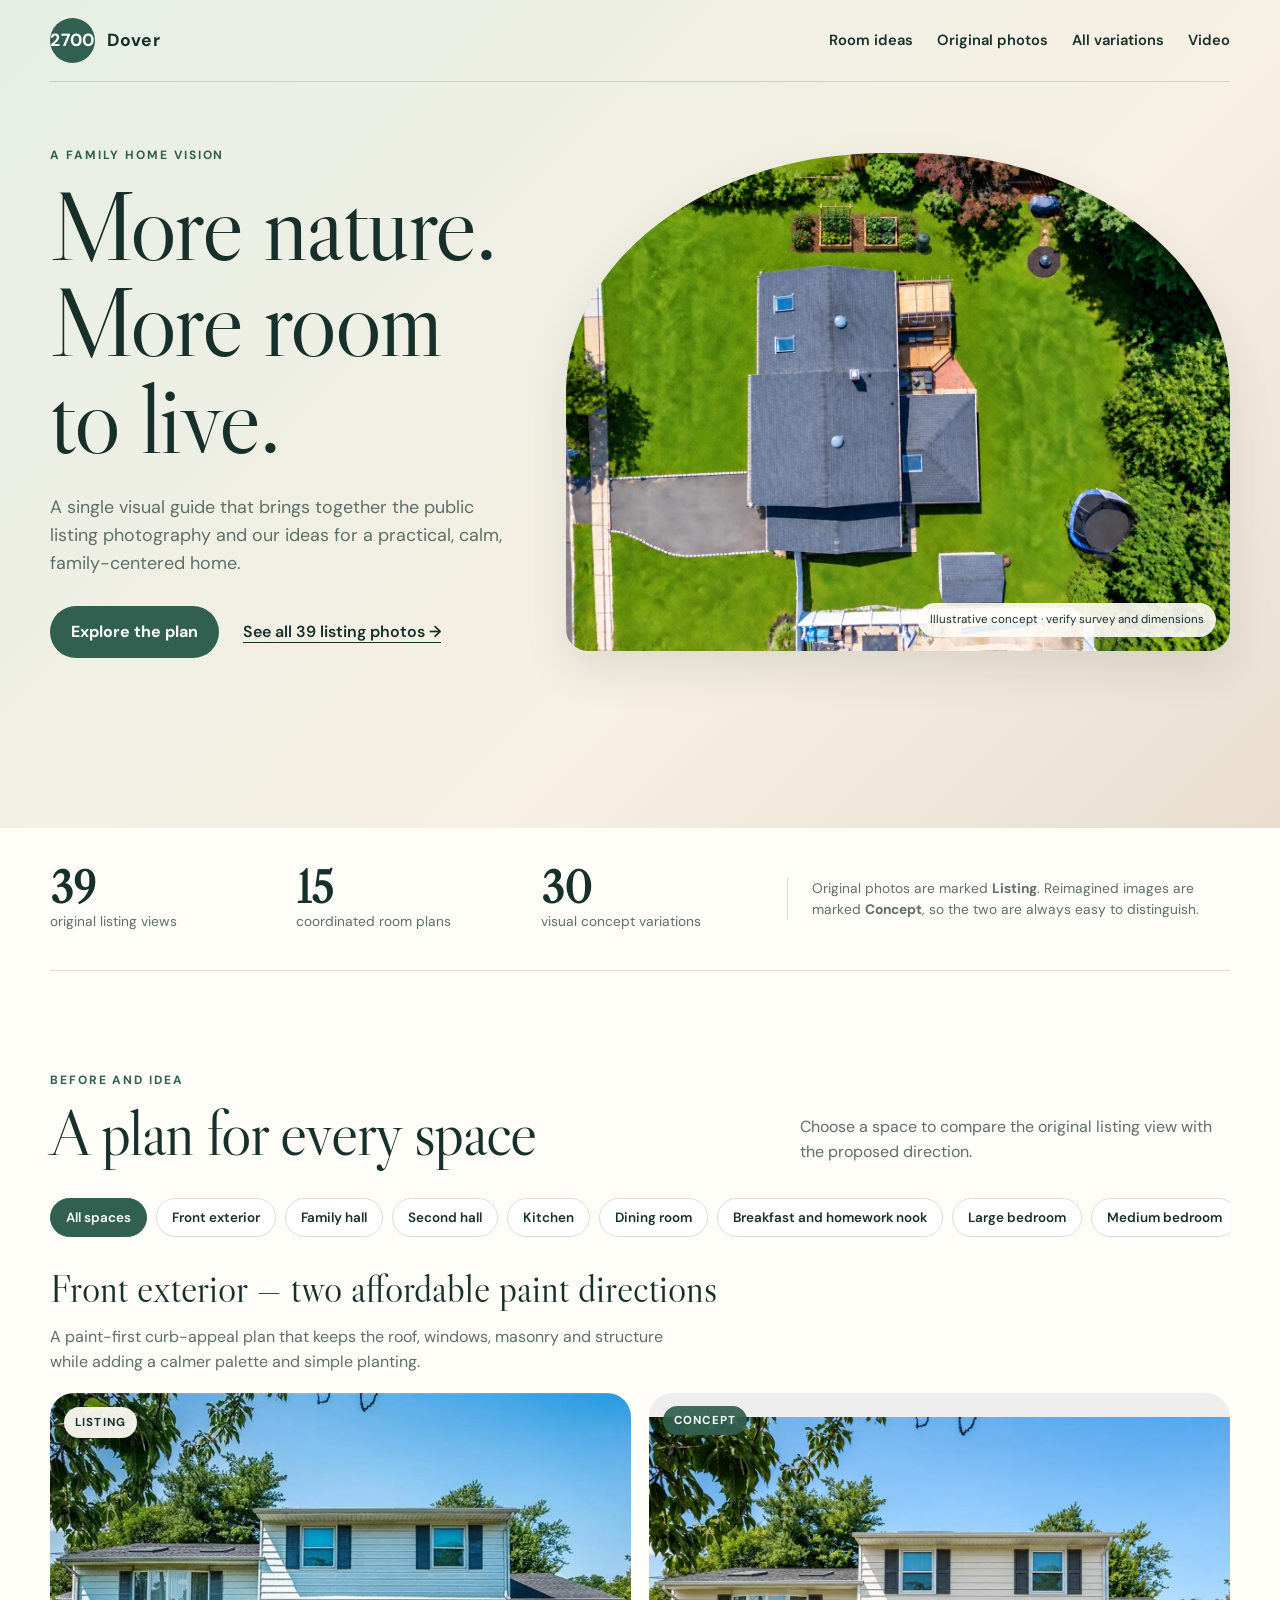
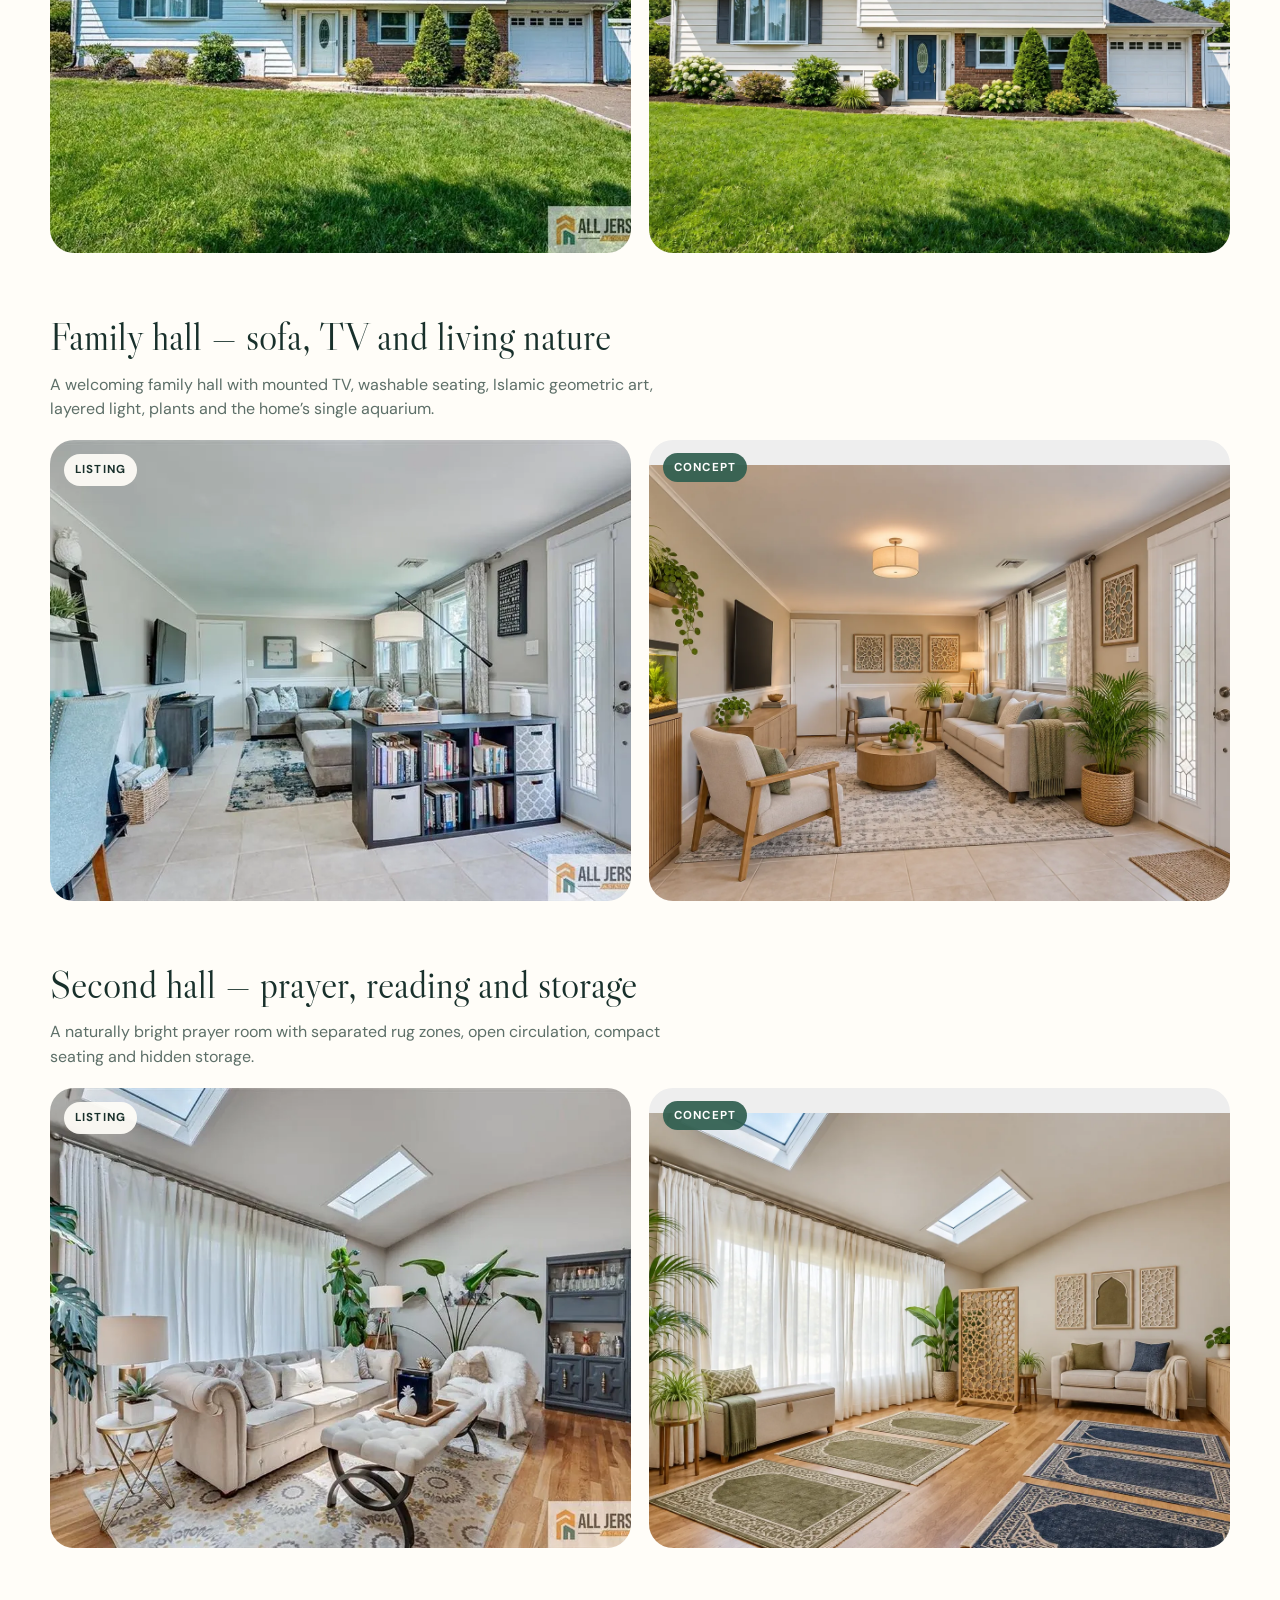
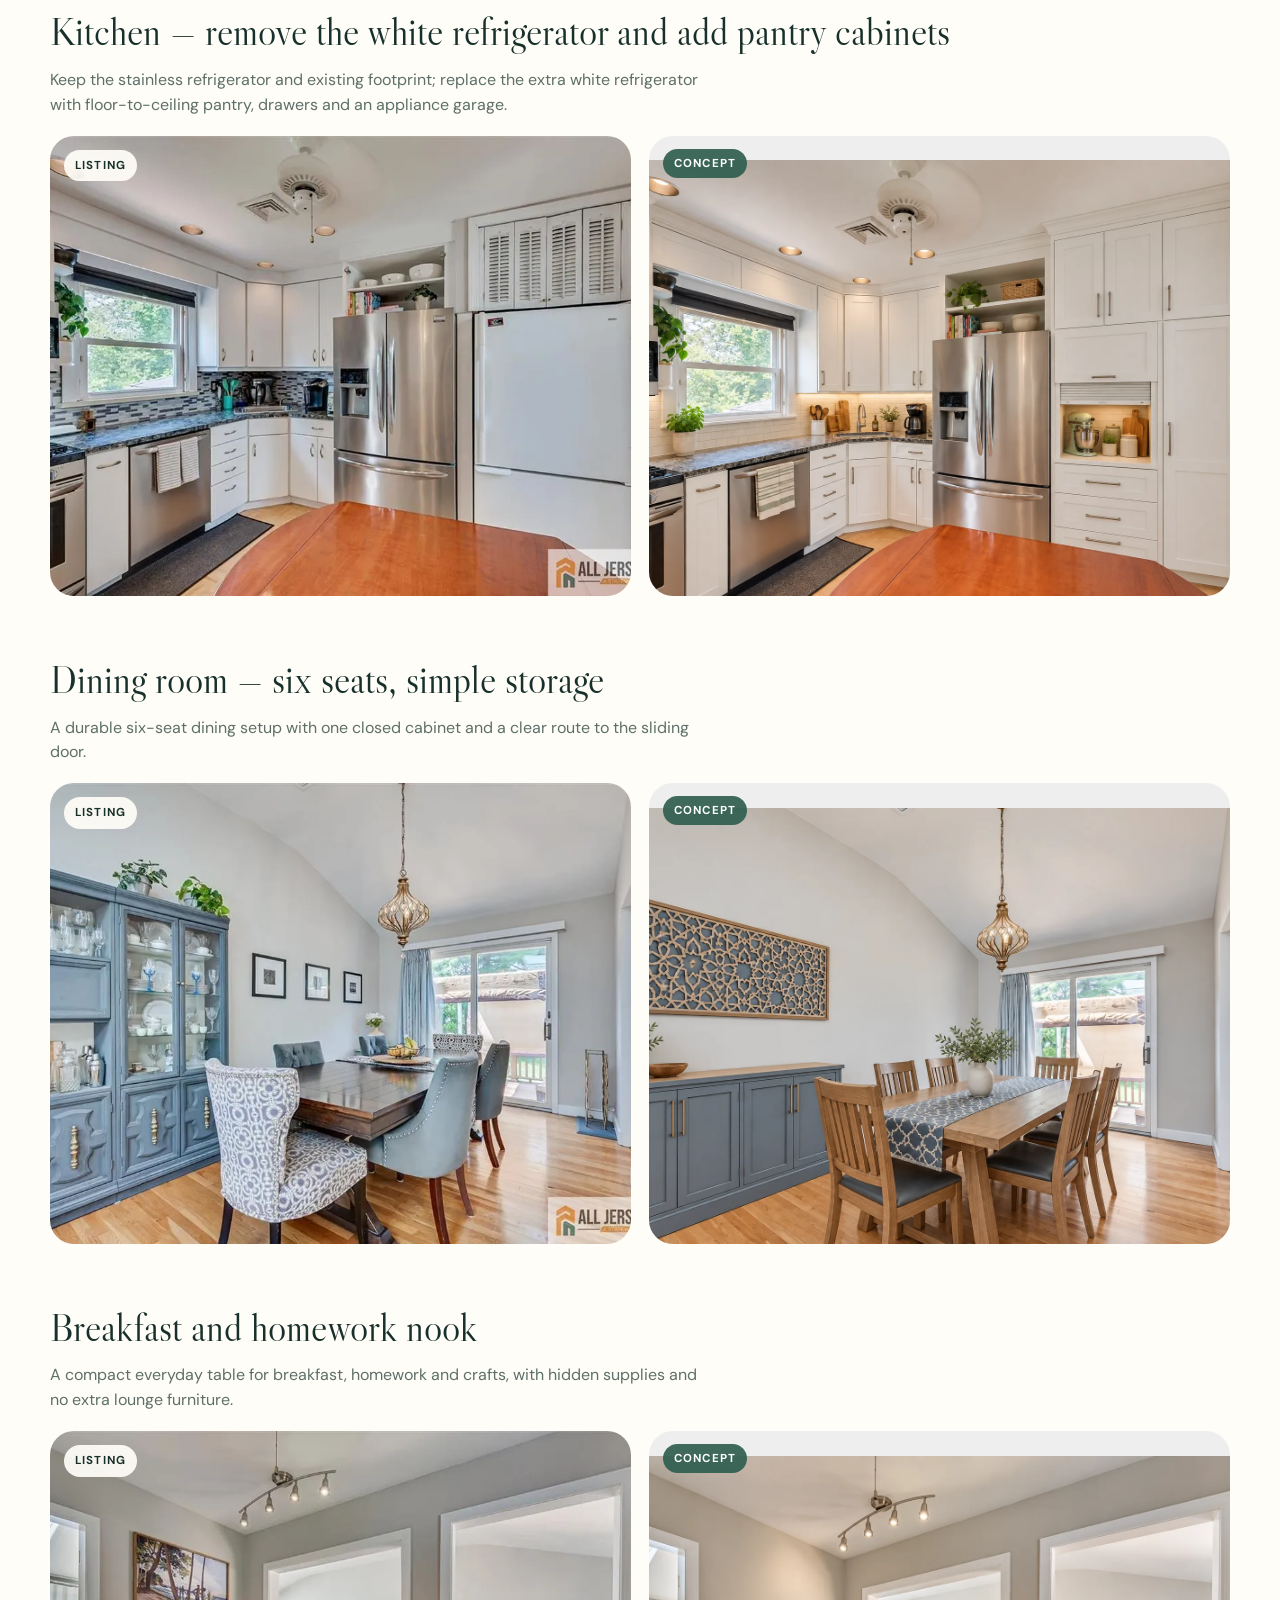
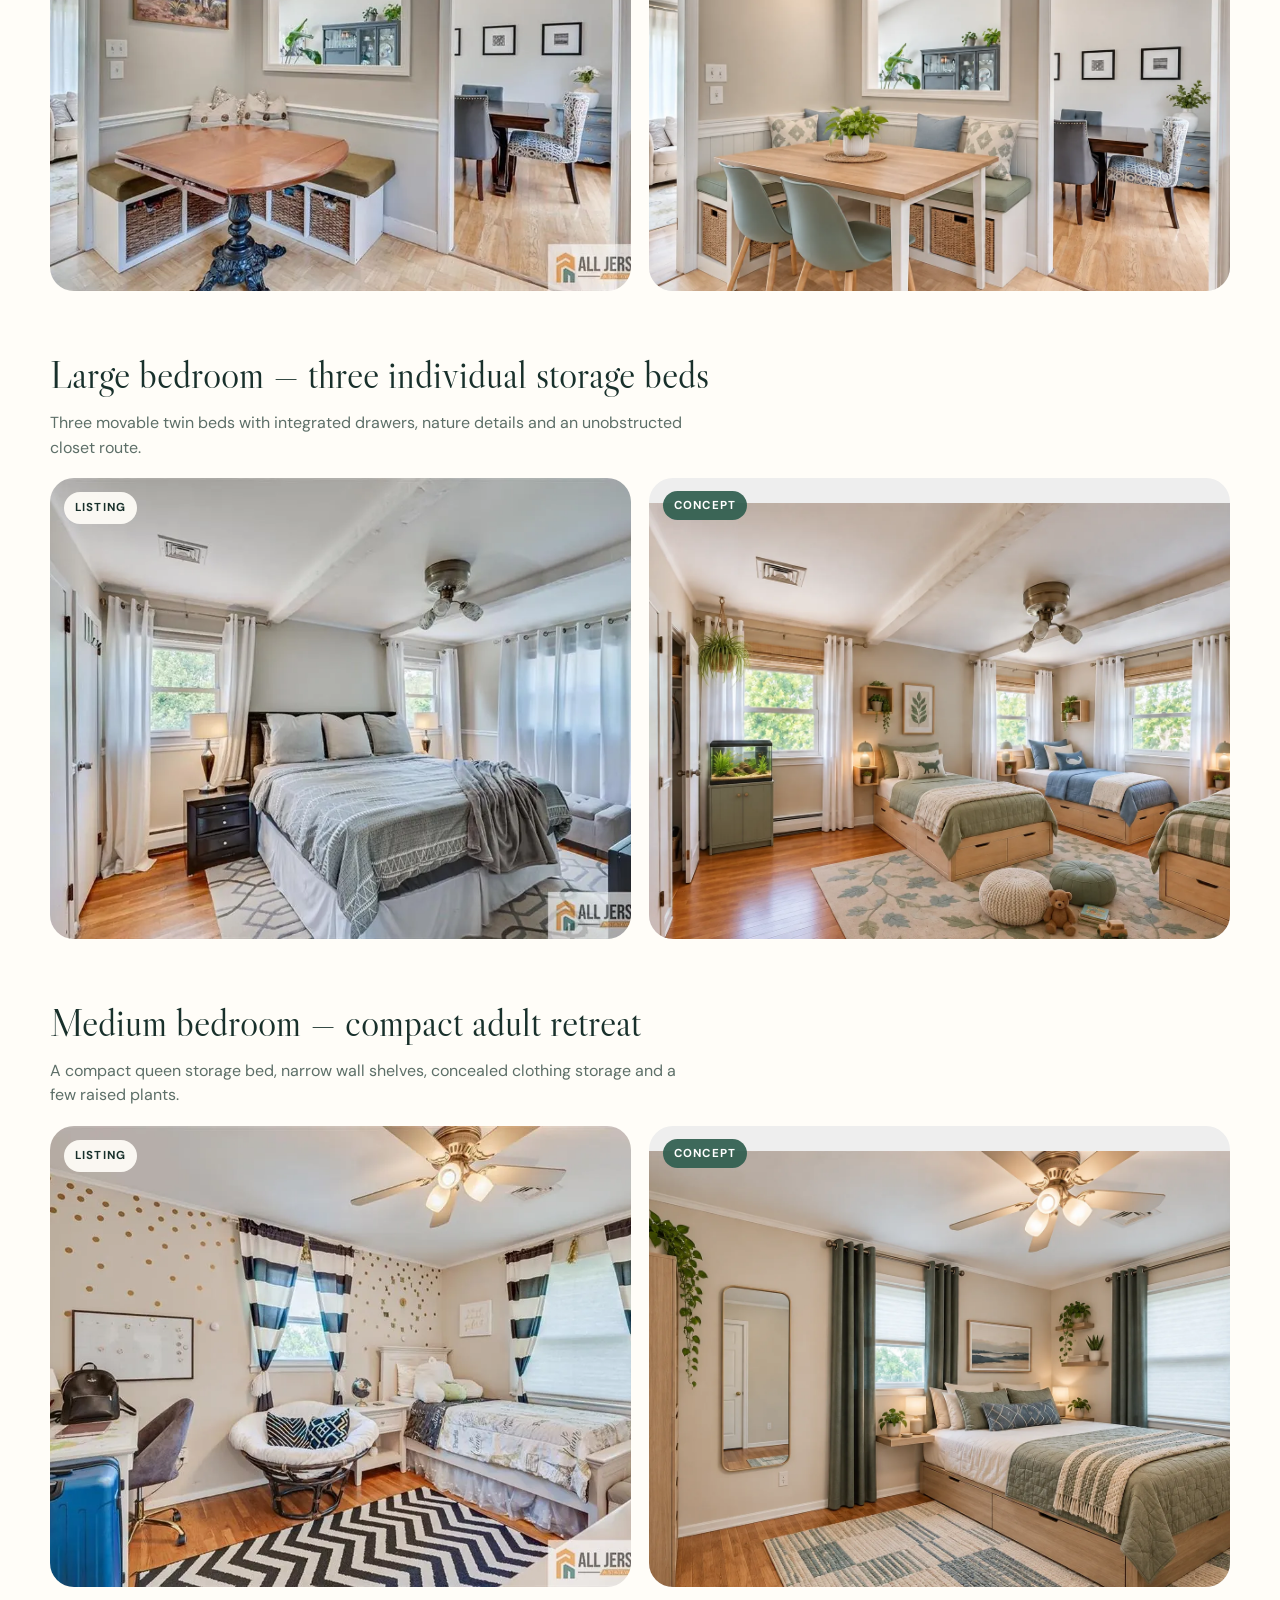
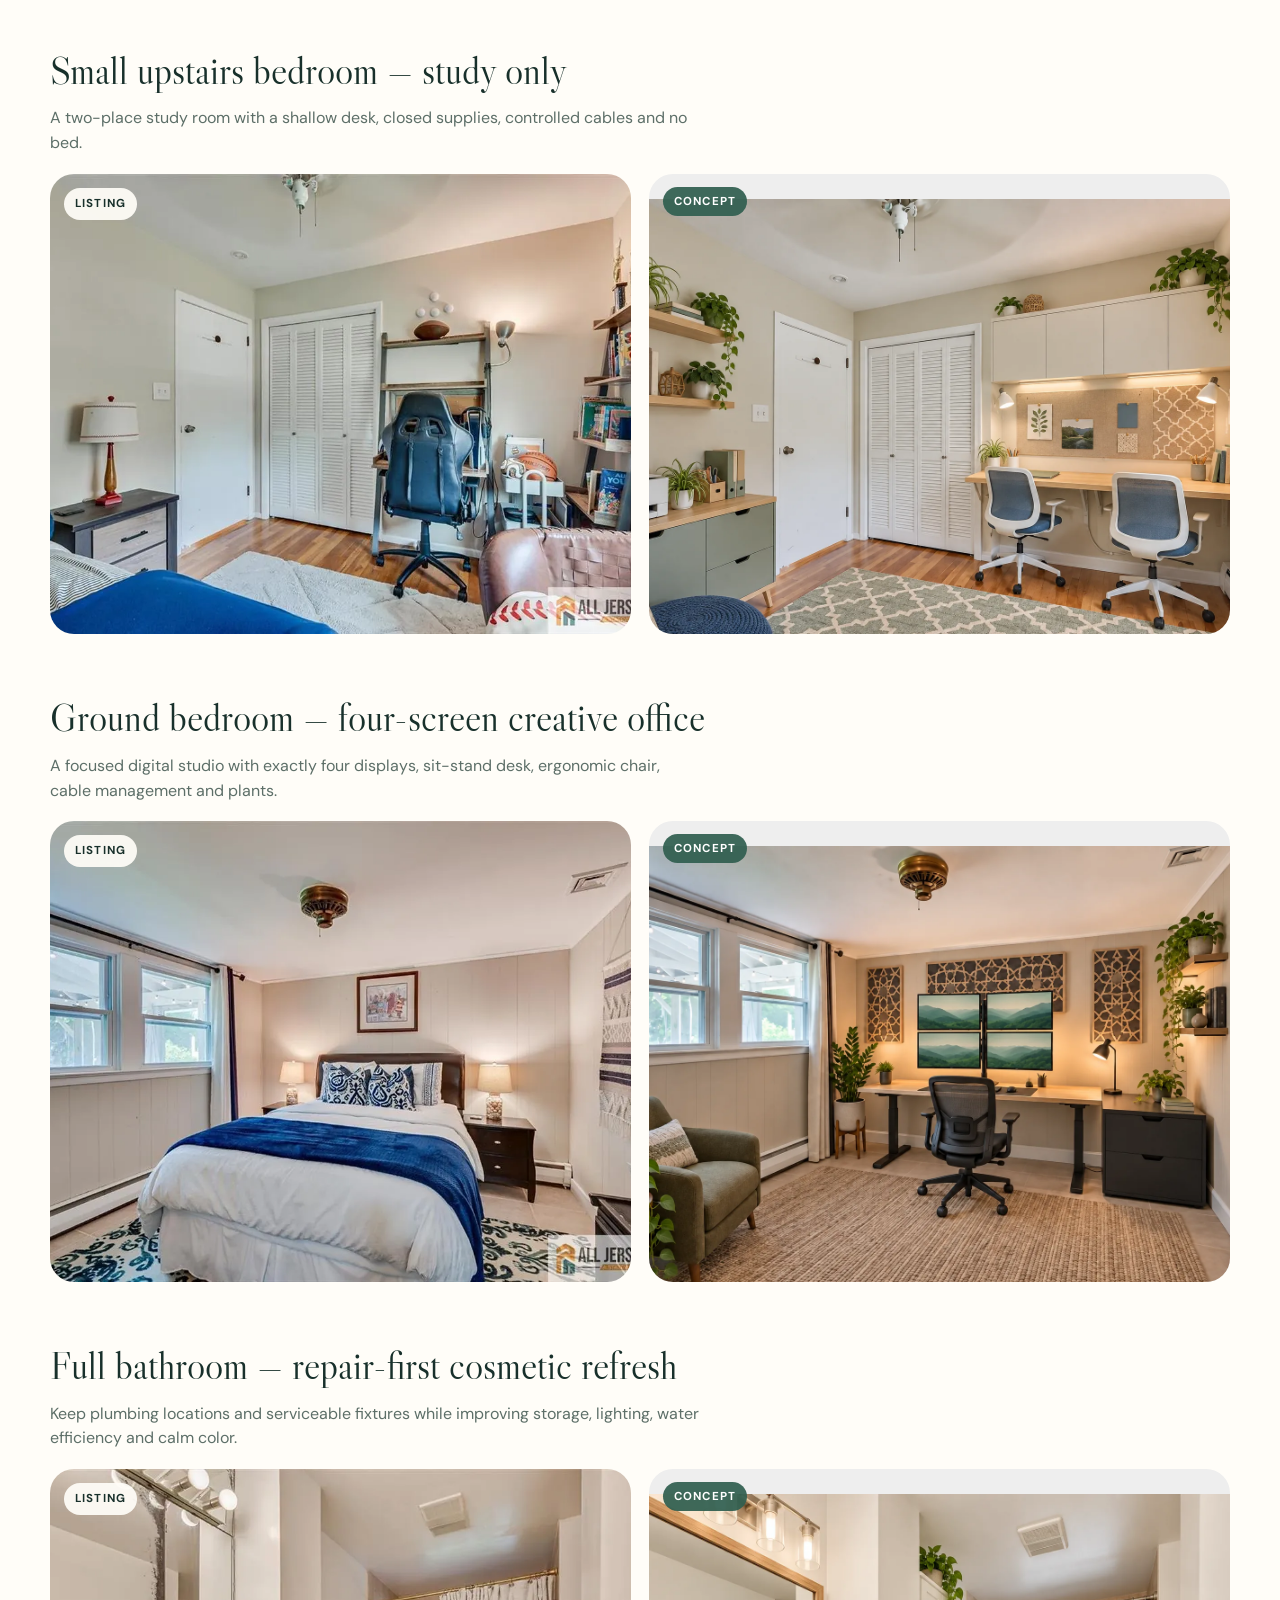
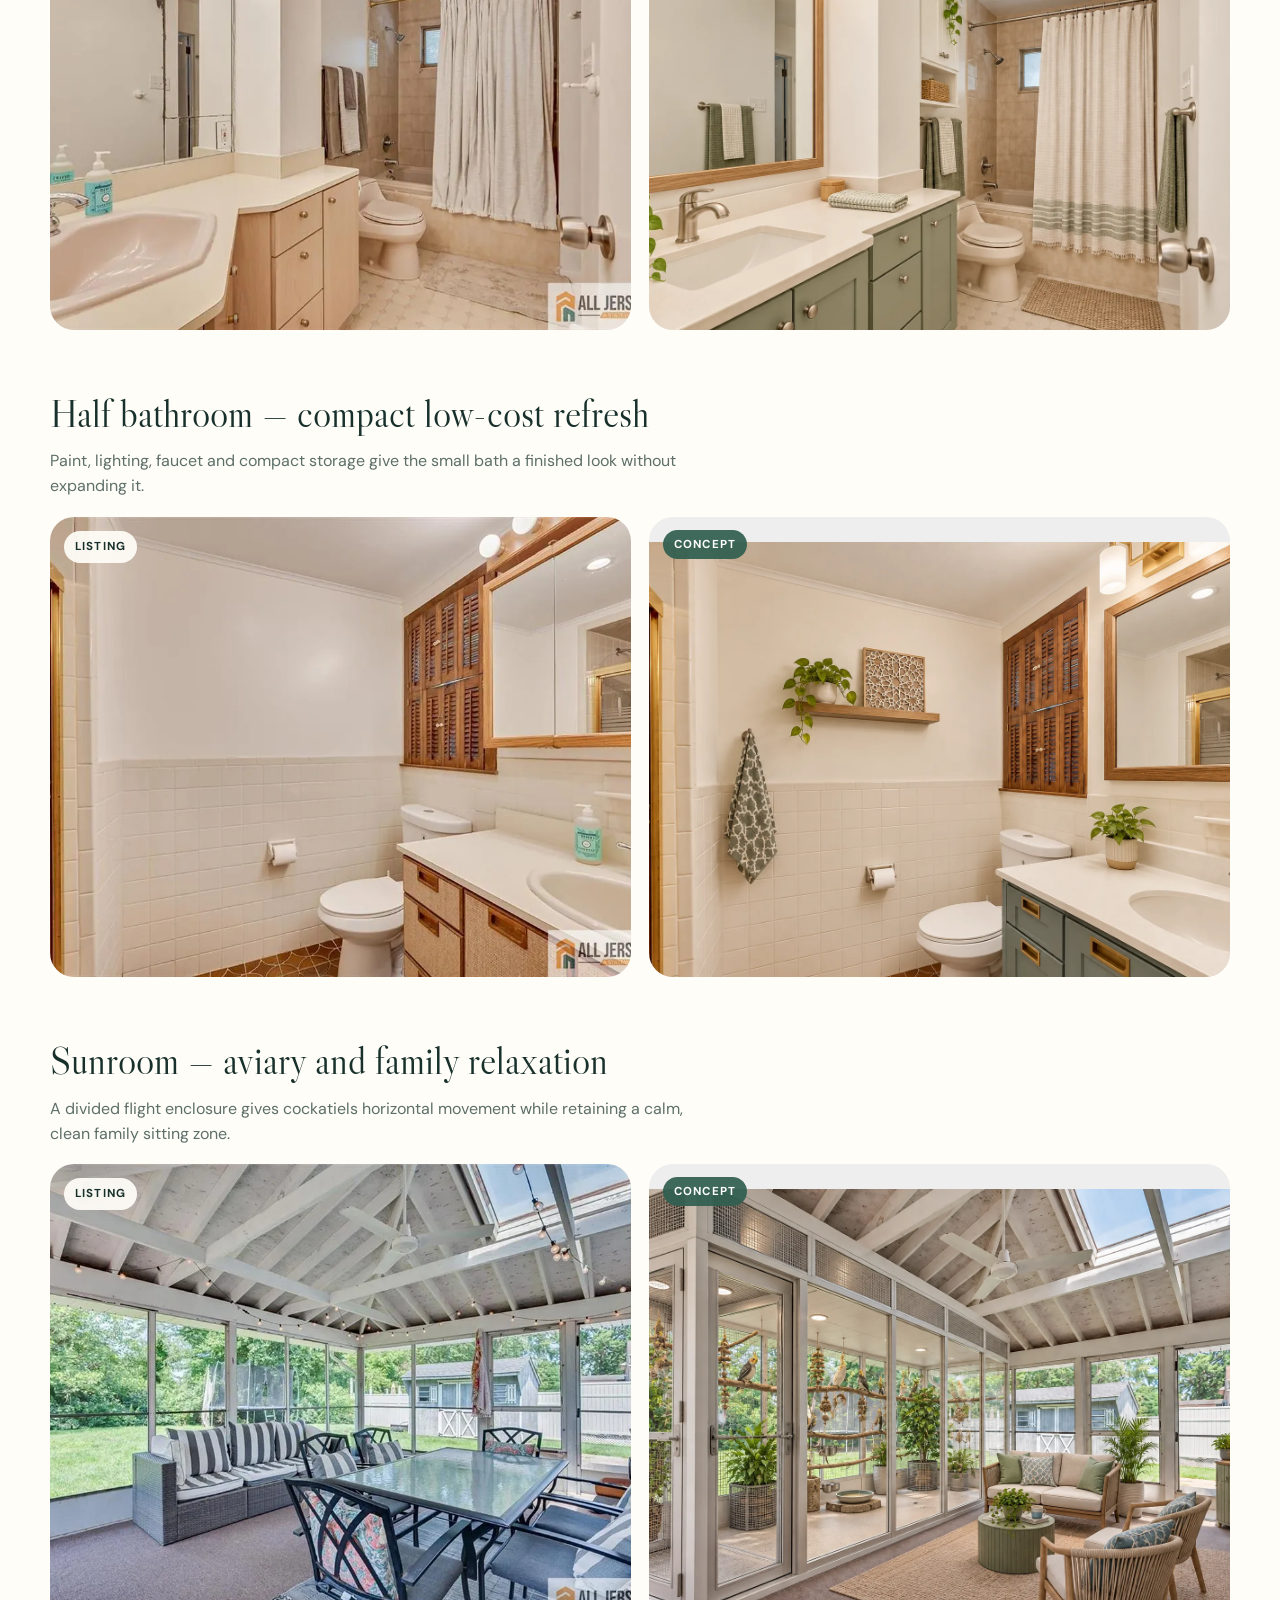
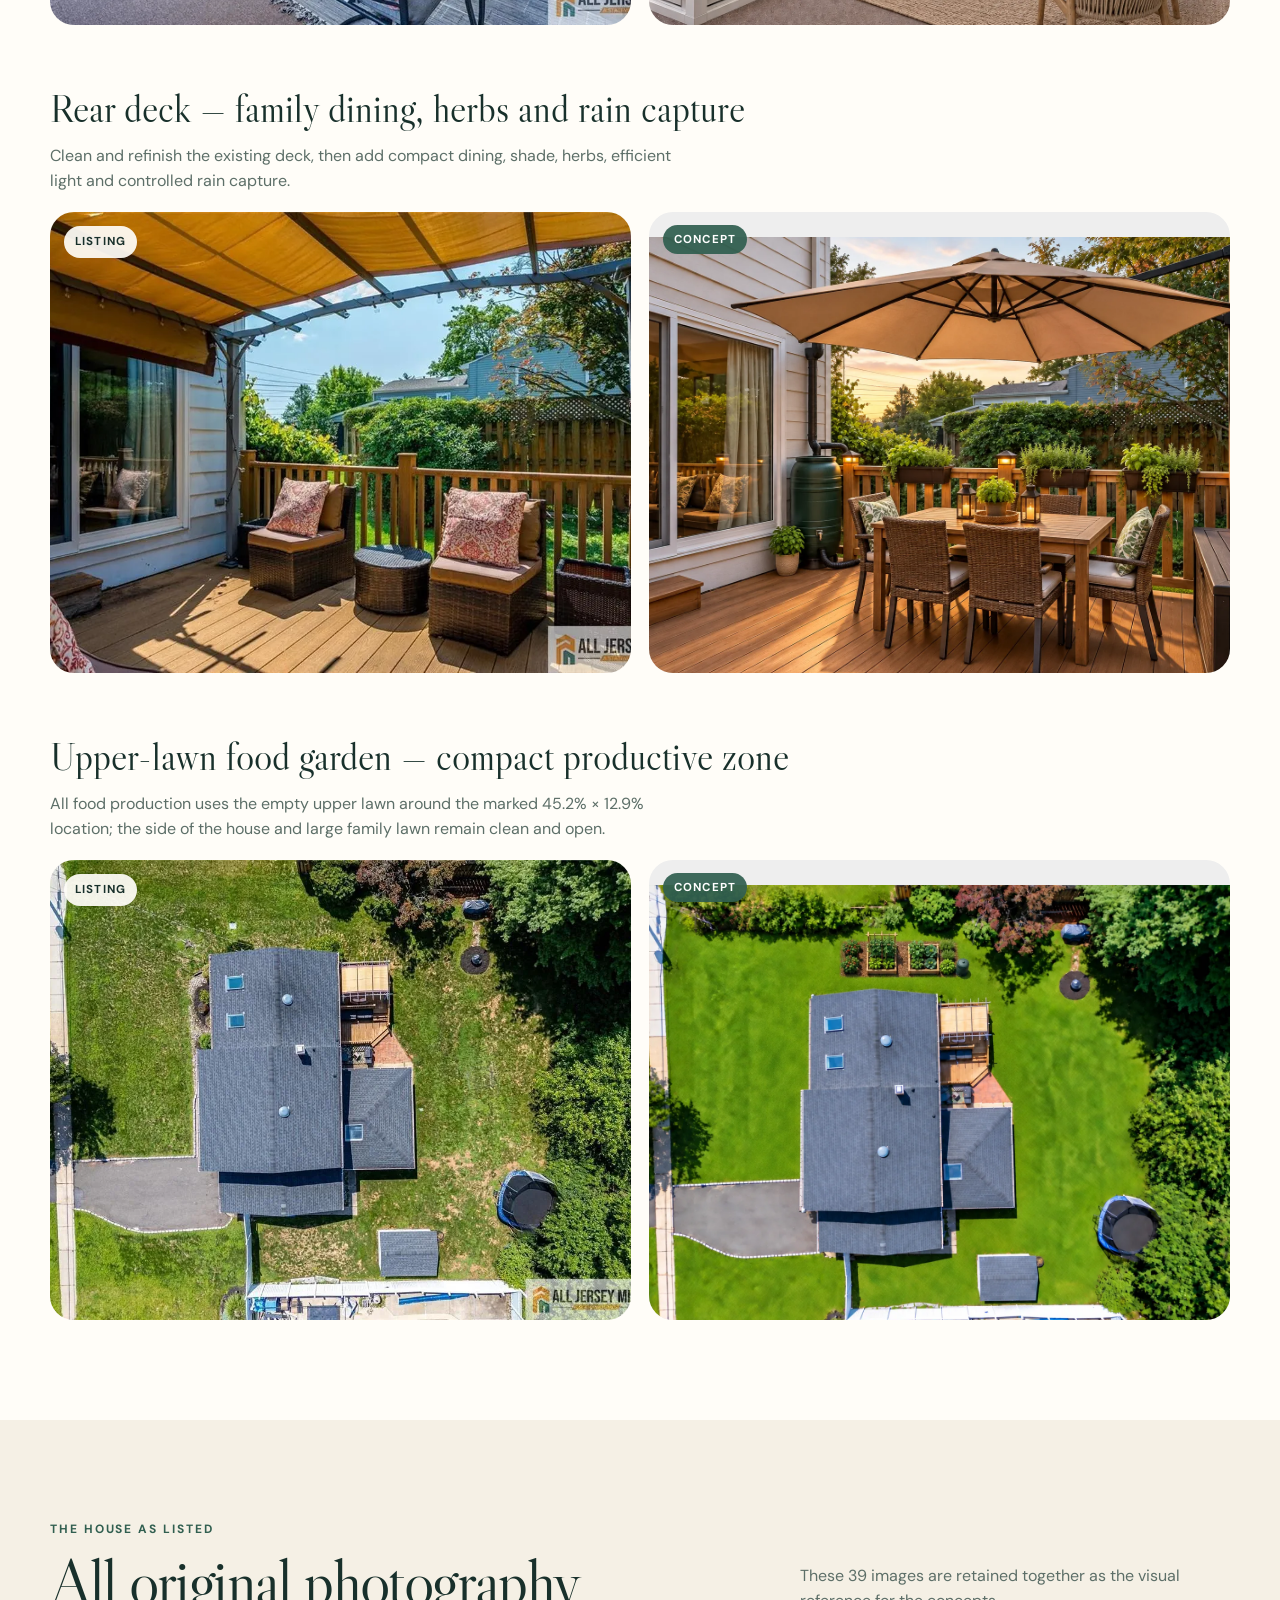
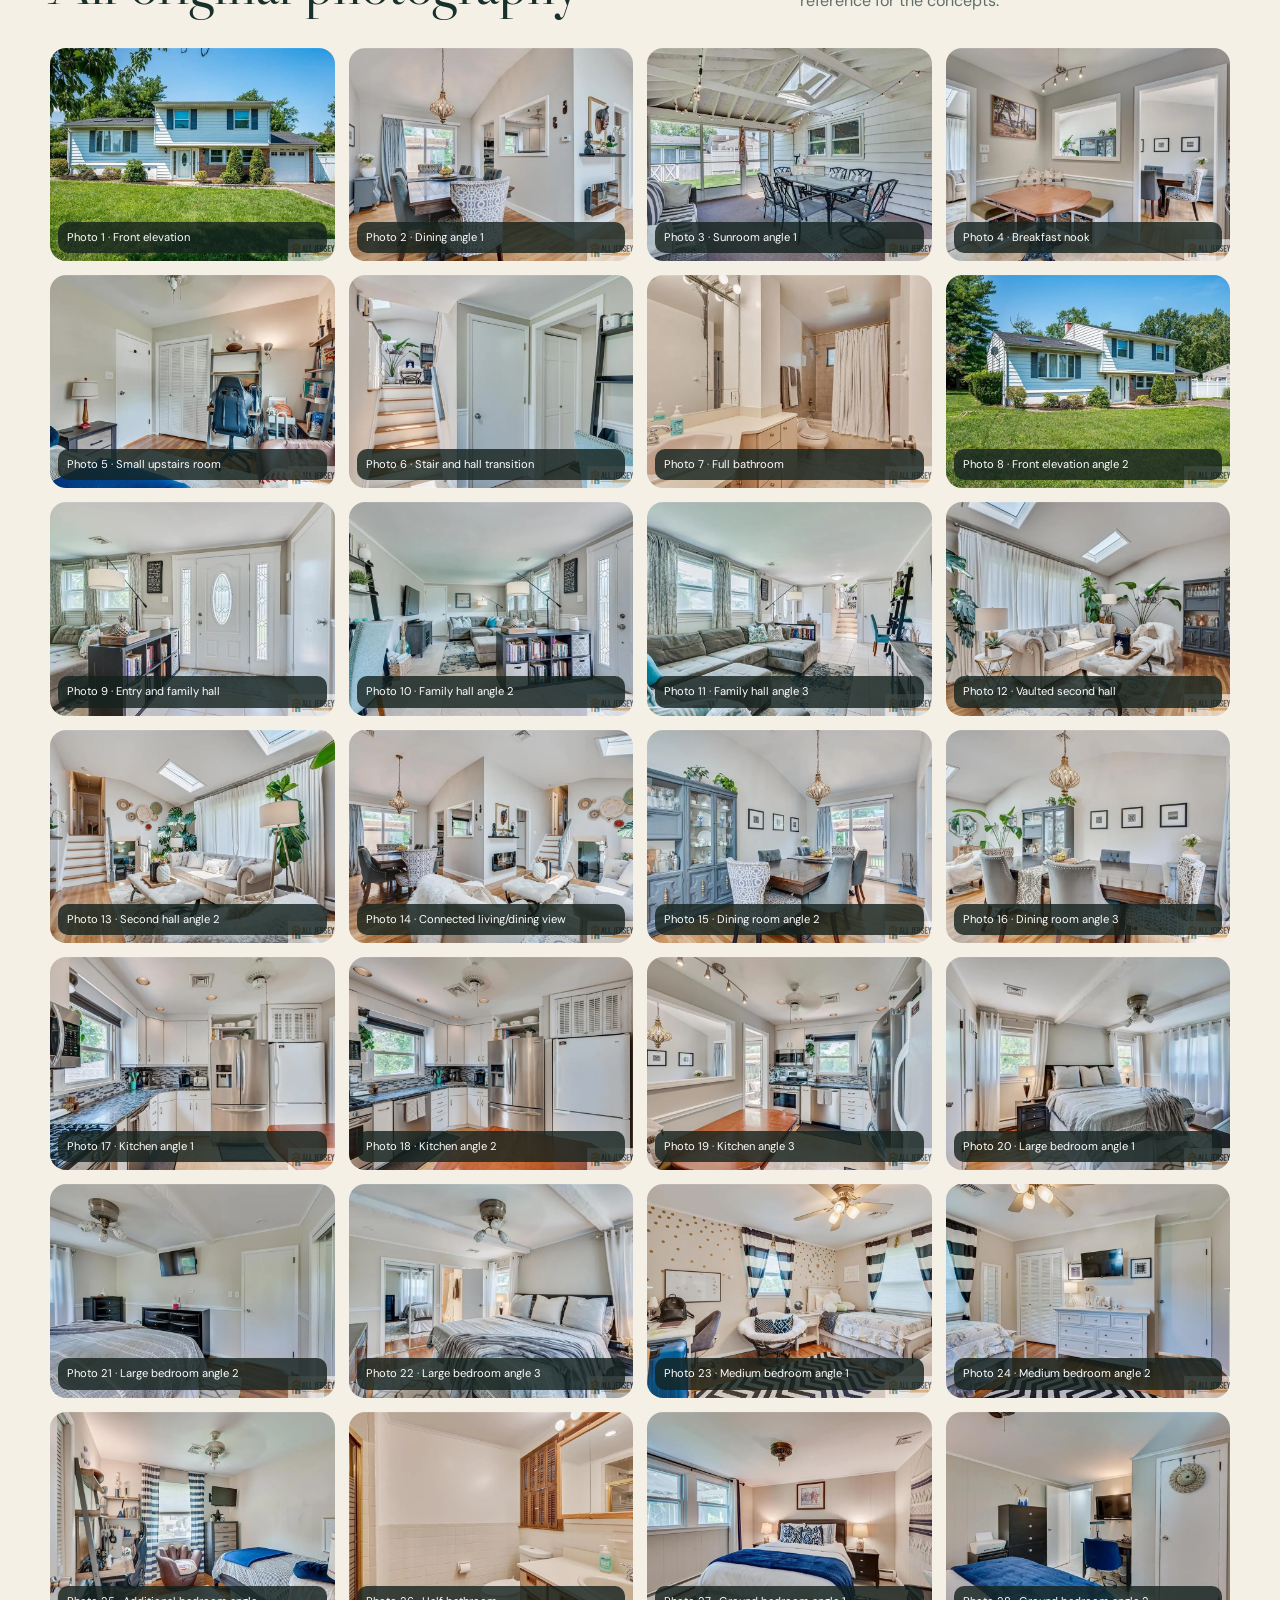
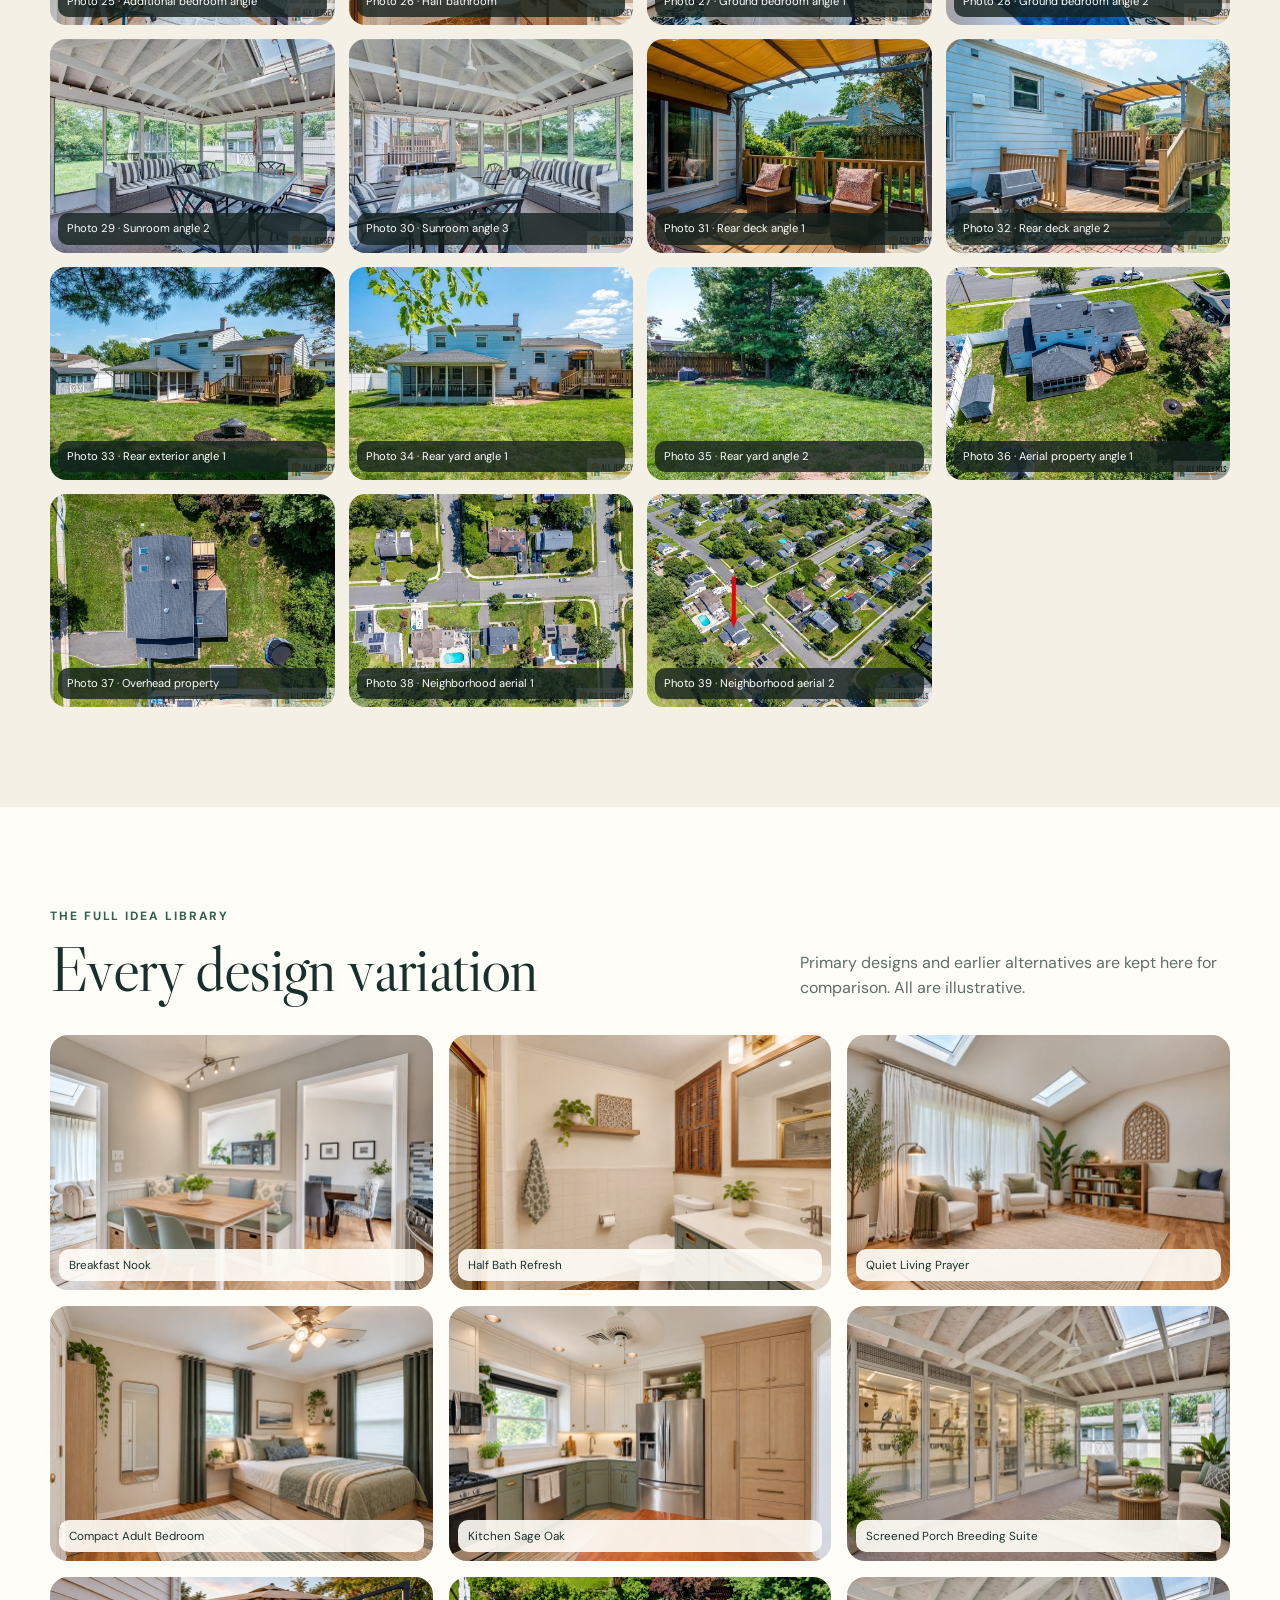
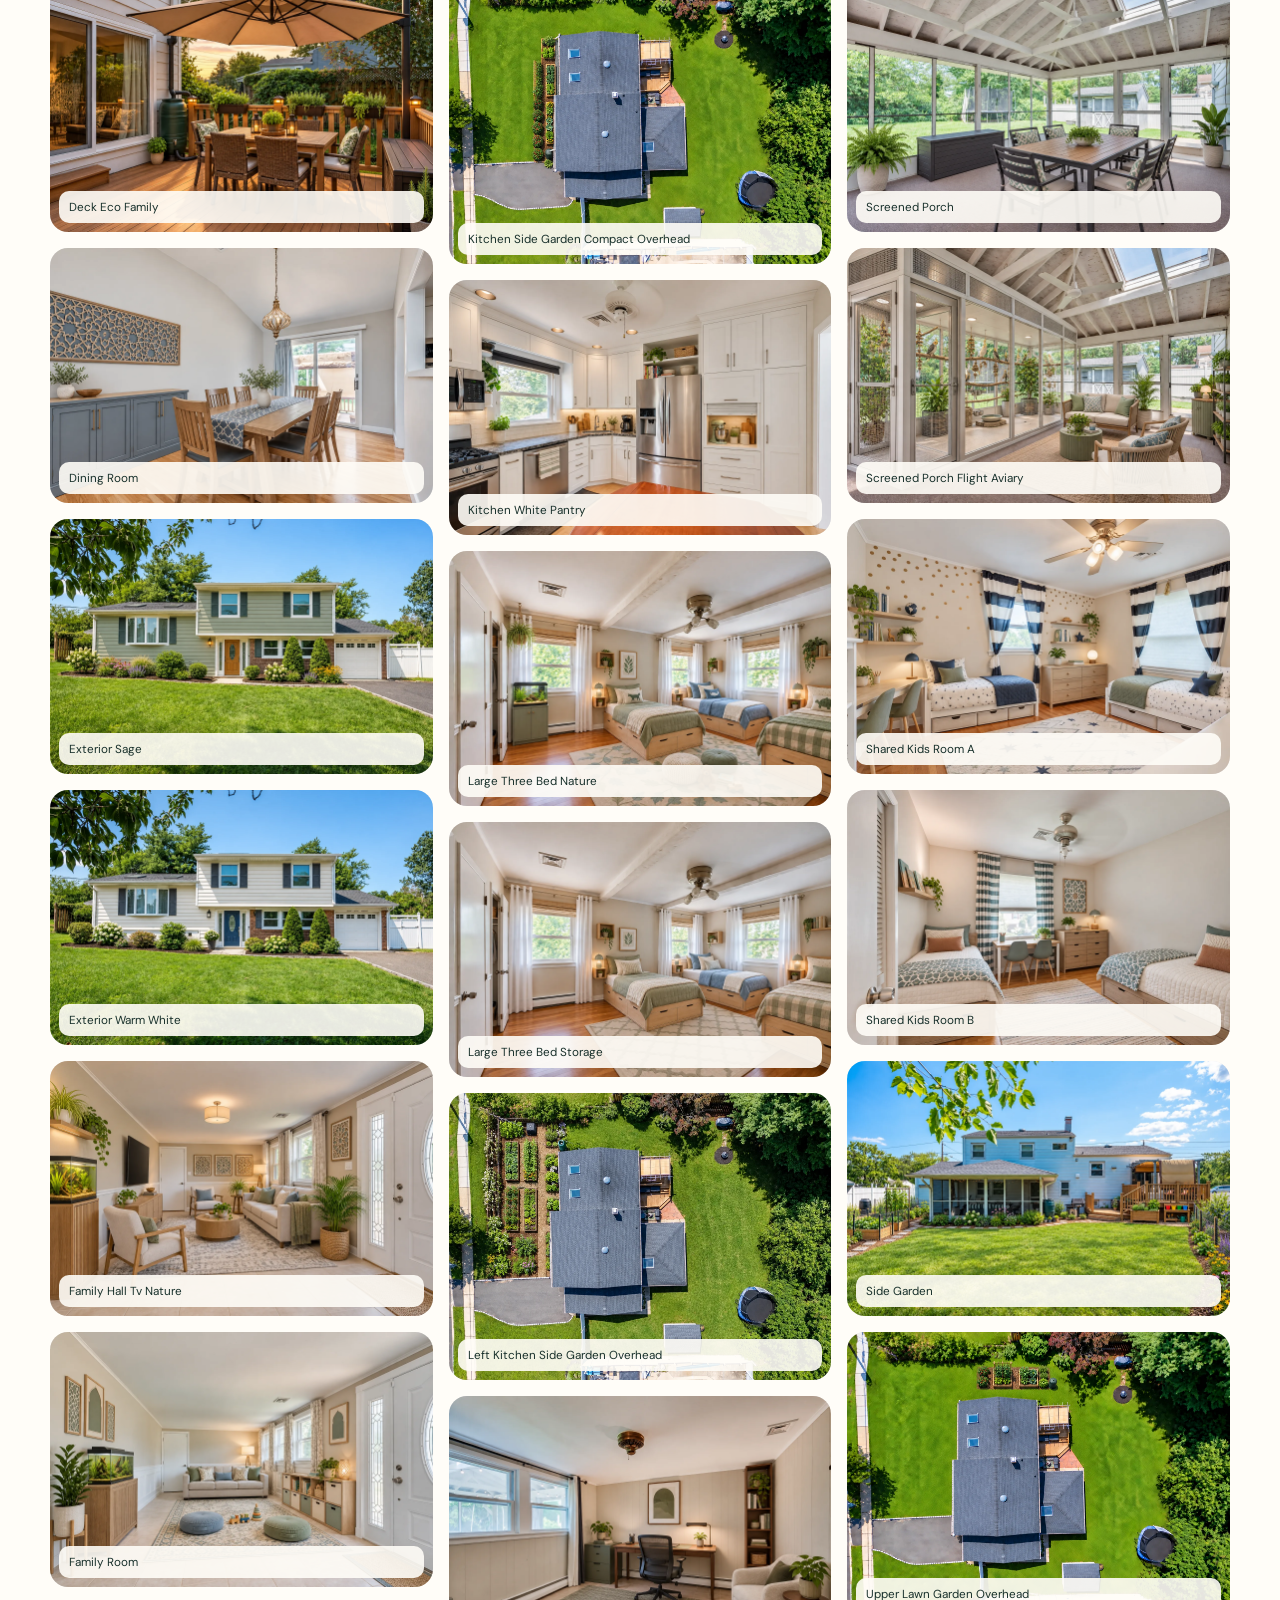
==== index.html @ bc6fc378 "Create public home vision gallery" ====
<!doctype html>
<html lang="en">
<head>
  <meta charset="utf-8">
  <meta name="viewport" content="width=device-width, initial-scale=1">
  <meta name="description" content="Original listing photos and family home design concepts for 2700 Dover Street.">
  <title>2700 Dover Street — Home Vision</title>
  <link rel="preconnect" href="https://fonts.googleapis.com">
  <link rel="preconnect" href="https://fonts.gstatic.com" crossorigin>
  <link href="https://fonts.googleapis.com/css2?family=DM+Sans:wght@400;500;600;700&family=Libre+Caslon+Display&display=swap" rel="stylesheet">
  <link rel="stylesheet" href="styles.css">
</head>
<body>
  <a class="skip" href="#main">Skip to content</a>
  <header class="hero" id="top">
    <nav class="nav shell" aria-label="Main navigation">
      <a class="brand" href="#top"><span>2700</span> Dover</a>
      <div class="nav-links">
        <a href="#rooms">Room ideas</a><a href="#listing">Original photos</a><a href="#variations">All variations</a><a href="#tour">Video</a>
      </div>
    </nav>
    <div class="hero-grid shell">
      <div class="hero-copy">
        <p class="kicker">A family home vision</p>
        <h1>More nature.<br>More room to live.</h1>
        <p class="intro">A single visual guide that brings together the public listing photography and our ideas for a practical, calm, family-centered home.</p>
        <div class="hero-actions"><a class="button" href="#rooms">Explore the plan</a><a class="text-link" href="#listing">See all 39 listing photos →</a></div>
      </div>
      <figure class="hero-image"><img src="assets/concepts/upper-lawn-garden-overhead.webp" alt="Illustrative aerial concept for the house and garden"><figcaption>Illustrative concept · verify survey and dimensions</figcaption></figure>
    </div>
  </header>

  <main id="main">
    <section class="overview shell" aria-label="Overview">
      <div><strong>39</strong><span>original listing views</span></div>
      <div><strong>15</strong><span>coordinated room plans</span></div>
      <div><strong>30</strong><span>visual concept variations</span></div>
      <p>Original photos are marked <b>Listing</b>. Reimagined images are marked <b>Concept</b>, so the two are always easy to distinguish.</p>
    </section>

    <section class="section shell" id="rooms">
      <div class="section-heading"><div><p class="kicker">Before and idea</p><h2>A plan for every space</h2></div><p>Choose a space to compare the original listing view with the proposed direction.</p></div>
      <div class="filter-row" id="roomFilters" aria-label="Filter rooms"></div>
      <div class="room-list" id="roomList"></div>
    </section>

    <section class="section warm" id="listing">
      <div class="shell">
        <div class="section-heading"><div><p class="kicker">The house as listed</p><h2>All original photography</h2></div><p>These 39 images are retained together as the visual reference for the concepts.</p></div>
        <div class="photo-grid" id="listingGrid"></div>
      </div>
    </section>

    <section class="section shell" id="variations">
      <div class="section-heading"><div><p class="kicker">The full idea library</p><h2>Every design variation</h2></div><p>Primary designs and earlier alternatives are kept here for comparison. All are illustrative.</p></div>
      <div class="concept-grid" id="conceptGrid"></div>
    </section>

    <section class="section tour shell" id="tour">
      <div class="tour-copy"><p class="kicker">Walk through the vision</p><h2>Dream-home concept tour</h2><p>This short visual tour collects the proposed moods and layouts. It is a planning aid, not a measured construction drawing.</p></div>
      <video controls preload="metadata" playsinline poster="assets/concepts/exterior-warm-white-concept.webp"><source src="assets/video/2700-dover-dream-home-tour.mp4" type="video/mp4">Your browser does not support video playback.</video>
    </section>

    <section class="privacy shell" aria-labelledby="private-title">
      <div><p class="kicker">Private archive</p><h2 id="private-title">Documents stay separate</h2></div>
      <p>Inspection reports, contracts, attorney correspondence, appraisal, insurance, and personal notes are intentionally not hosted on this public site. They remain in the private repository and local protected archive.</p>
    </section>
  </main>

  <dialog id="viewer"><button class="close" aria-label="Close image">×</button><img alt=""><div><span class="tag"></span><h3></h3><p></p></div></dialog>
  <footer><div class="shell"><p>2700 Dover Street home vision</p><p>Concept images are illustrative. Verify dimensions, structure, utilities, permits, plant and animal safety before work.</p></div></footer>
  <script src="app.js" defer></script>
</body>
</html>
---- styles.css ----
:root{--ink:#18302b;--muted:#5d6f68;--green:#315f50;--sage:#dce7dc;--cream:#f5f0e5;--paper:#fffdf8;--line:#d9dfd8;--gold:#bd8a4b;--radius:24px;--shadow:0 18px 45px rgba(24,48,43,.11)}
*{box-sizing:border-box}html{scroll-behavior:smooth}body{margin:0;color:var(--ink);background:var(--paper);font:16px/1.55 "DM Sans",sans-serif}.shell{width:min(1180px,calc(100% - 36px));margin:auto}.skip{position:fixed;left:12px;top:-70px;z-index:99;background:#fff;padding:12px 18px;color:var(--ink)}.skip:focus{top:12px}a{color:inherit}.hero{min-height:92vh;background:linear-gradient(135deg,#e6efe5 0%,#f7f0e4 62%,#e9ded0 100%);overflow:hidden}.nav{height:82px;display:flex;align-items:center;justify-content:space-between;border-bottom:1px solid rgba(49,95,80,.18)}.brand{text-decoration:none;font-weight:700;font-size:1.1rem;letter-spacing:.02em}.brand span{display:inline-grid;place-items:center;width:45px;height:45px;margin-right:8px;color:white;background:var(--green);border-radius:50%}.nav-links{display:flex;gap:24px}.nav-links a{text-decoration:none;font-size:.92rem;font-weight:600}.hero-grid{display:grid;grid-template-columns:.82fr 1.18fr;gap:54px;align-items:center;padding:64px 0 80px}.kicker{margin:0 0 12px;color:var(--green);font-size:.75rem;font-weight:700;text-transform:uppercase;letter-spacing:.16em}.hero h1,.section h2,.privacy h2,.tour h2{font-family:"Libre Caslon Display",serif;font-weight:400;line-height:.98;letter-spacing:-.025em}.hero h1{font-size:clamp(3.4rem,7.7vw,7.1rem);margin:0}.intro{max-width:550px;color:var(--muted);font-size:1.12rem;margin:28px 0}.hero-actions{display:flex;gap:24px;align-items:center;flex-wrap:wrap}.button{display:inline-flex;padding:14px 21px;border-radius:999px;background:var(--green);color:#fff;text-decoration:none;font-weight:700}.text-link{text-underline-offset:5px;font-weight:600}.hero-image{margin:0;position:relative}.hero-image img{display:block;width:100%;aspect-ratio:4/3;object-fit:cover;border-radius:48% 48% 22px 22px;box-shadow:var(--shadow)}.hero-image figcaption{position:absolute;right:14px;bottom:14px;background:rgba(255,253,248,.9);padding:8px 12px;border-radius:999px;font-size:.72rem}.overview{display:grid;grid-template-columns:repeat(3,1fr) 2fr;gap:24px;align-items:center;padding:38px 0;border-bottom:1px solid var(--line)}.overview div{display:flex;flex-direction:column}.overview strong{font-family:"Libre Caslon Display";font-size:2.8rem;line-height:1}.overview span,.overview p{color:var(--muted);font-size:.86rem}.overview p{margin:0;padding-left:24px;border-left:1px solid var(--line)}.section{padding:100px 0}.section-heading{display:flex;justify-content:space-between;gap:30px;align-items:end;margin-bottom:34px}.section-heading h2,.tour h2,.privacy h2{font-size:clamp(2.6rem,5vw,4.5rem);margin:0}.section-heading>p{max-width:430px;margin:0;color:var(--muted)}.filter-row{display:flex;gap:9px;overflow-x:auto;padding:0 0 22px;scrollbar-width:thin}.filter-row button{white-space:nowrap;border:1px solid var(--line);background:white;border-radius:999px;padding:10px 15px;font:600 .84rem "DM Sans";color:var(--ink);cursor:pointer}.filter-row button.active{background:var(--green);border-color:var(--green);color:white}.room-list{display:grid;gap:54px}.room-card{display:grid;grid-template-columns:1fr 1fr;gap:18px}.room-head{grid-column:1/-1;display:flex;align-items:end;justify-content:space-between;gap:20px}.room-head h3{font-family:"Libre Caslon Display";font-size:clamp(1.8rem,3vw,2.6rem);font-weight:400;margin:0}.room-head p{color:var(--muted);max-width:650px;margin:6px 0 0}.image-card{position:relative;margin:0;background:#eee;border-radius:var(--radius);overflow:hidden;min-height:300px}.image-card img{display:block;width:100%;height:100%;aspect-ratio:4/3;object-fit:cover;cursor:zoom-in}.badge{position:absolute;top:14px;left:14px;background:rgba(255,253,248,.93);border-radius:999px;padding:7px 11px;font-size:.72rem;font-weight:700;text-transform:uppercase;letter-spacing:.1em}.badge.concept{color:white;background:rgba(49,95,80,.93)}.warm{background:var(--cream)}.photo-grid{display:grid;grid-template-columns:repeat(4,1fr);gap:14px}.photo{position:relative;margin:0;overflow:hidden;border-radius:16px;background:#ddd}.photo img{display:block;width:100%;aspect-ratio:4/3;object-fit:cover;transition:transform .35s;cursor:zoom-in}.photo:hover img{transform:scale(1.035)}.photo figcaption{position:absolute;inset:auto 8px 8px;background:rgba(20,34,30,.8);color:white;border-radius:10px;padding:7px 9px;font-size:.7rem;max-width:calc(100% - 16px)}.concept-grid{columns:3 280px;column-gap:16px}.concept{break-inside:avoid;margin:0 0 16px;position:relative;border-radius:18px;overflow:hidden;background:#eee}.concept img{display:block;width:100%;height:auto;cursor:zoom-in}.concept figcaption{position:absolute;inset:auto 9px 9px;background:rgba(255,253,248,.9);border-radius:10px;padding:7px 10px;font-size:.73rem}.tour{display:grid;grid-template-columns:.7fr 1.3fr;gap:50px;align-items:center}.tour-copy p:last-child{color:var(--muted);max-width:410px}.tour video{width:100%;border-radius:var(--radius);box-shadow:var(--shadow);background:#13201d}.privacy{display:grid;grid-template-columns:1fr 1.4fr;gap:50px;padding:55px;background:var(--sage);border-radius:var(--radius);margin-bottom:100px}.privacy p:last-child{margin:0;align-self:end;color:var(--muted);font-size:1.04rem}footer{background:#193a31;color:#e7eee8;padding:34px 0}footer .shell{display:flex;justify-content:space-between;gap:30px}footer p{margin:0;font-size:.82rem;max-width:620px}dialog{width:min(1100px,calc(100% - 28px));max-height:92vh;border:0;padding:0;border-radius:20px;background:var(--paper);color:var(--ink);box-shadow:0 25px 90px #0008}dialog::backdrop{background:#10251fdd}dialog img{width:100%;max-height:73vh;object-fit:contain;background:#14221e;display:block}dialog>div{padding:18px 24px}dialog h3{margin:5px 0 2px;font-family:"Libre Caslon Display";font-size:1.7rem}dialog p{margin:0;color:var(--muted)}.close{position:absolute;right:12px;top:12px;width:42px;height:42px;border:0;border-radius:50%;background:#fff;color:#222;font-size:1.7rem;cursor:pointer}.tag{font-size:.7rem;text-transform:uppercase;letter-spacing:.1em;font-weight:700;color:var(--green)}
@media(max-width:800px){.nav-links{display:none}.hero{min-height:auto}.hero-grid,.tour,.privacy{grid-template-columns:1fr}.hero-grid{padding-top:42px}.hero-image{order:-1}.hero-image img{aspect-ratio:16/10;border-radius:20px}.overview{grid-template-columns:repeat(3,1fr)}.overview p{grid-column:1/-1;border:0;padding:0}.room-card{grid-template-columns:1fr}.photo-grid{grid-template-columns:repeat(2,1fr)}.section{padding:72px 0}.section-heading{align-items:start;flex-direction:column}.privacy{padding:34px;margin-bottom:70px}footer .shell{flex-direction:column}}
@media(max-width:480px){.shell{width:min(100% - 24px,1180px)}.hero h1{font-size:3.2rem}.overview{gap:14px}.overview strong{font-size:2.2rem}.overview span{font-size:.72rem}.photo-grid{grid-template-columns:1fr 1fr;gap:7px}.photo figcaption{display:none}.section{padding:58px 0}.room-list{gap:40px}.image-card{min-height:210px}.privacy{width:calc(100% - 24px)}}
@media(prefers-reduced-motion:reduce){html{scroll-behavior:auto}.photo img{transition:none}}
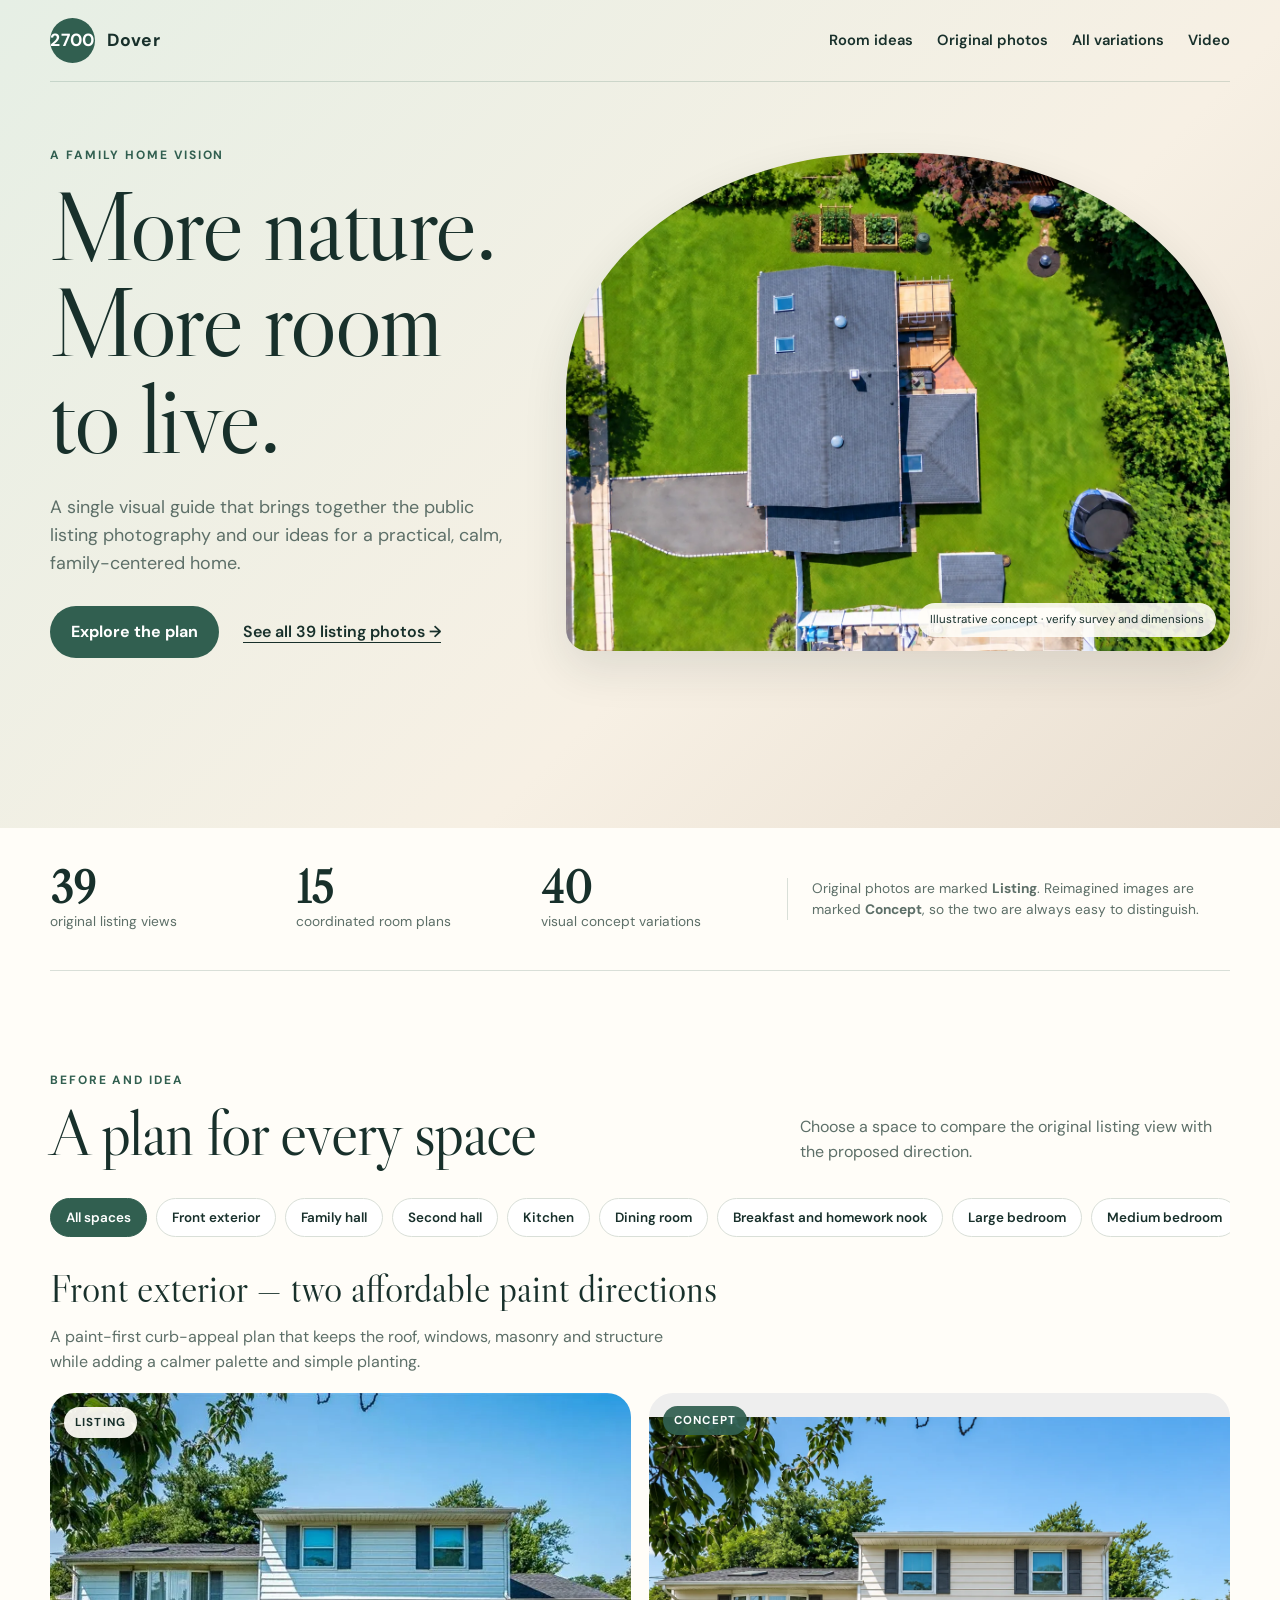
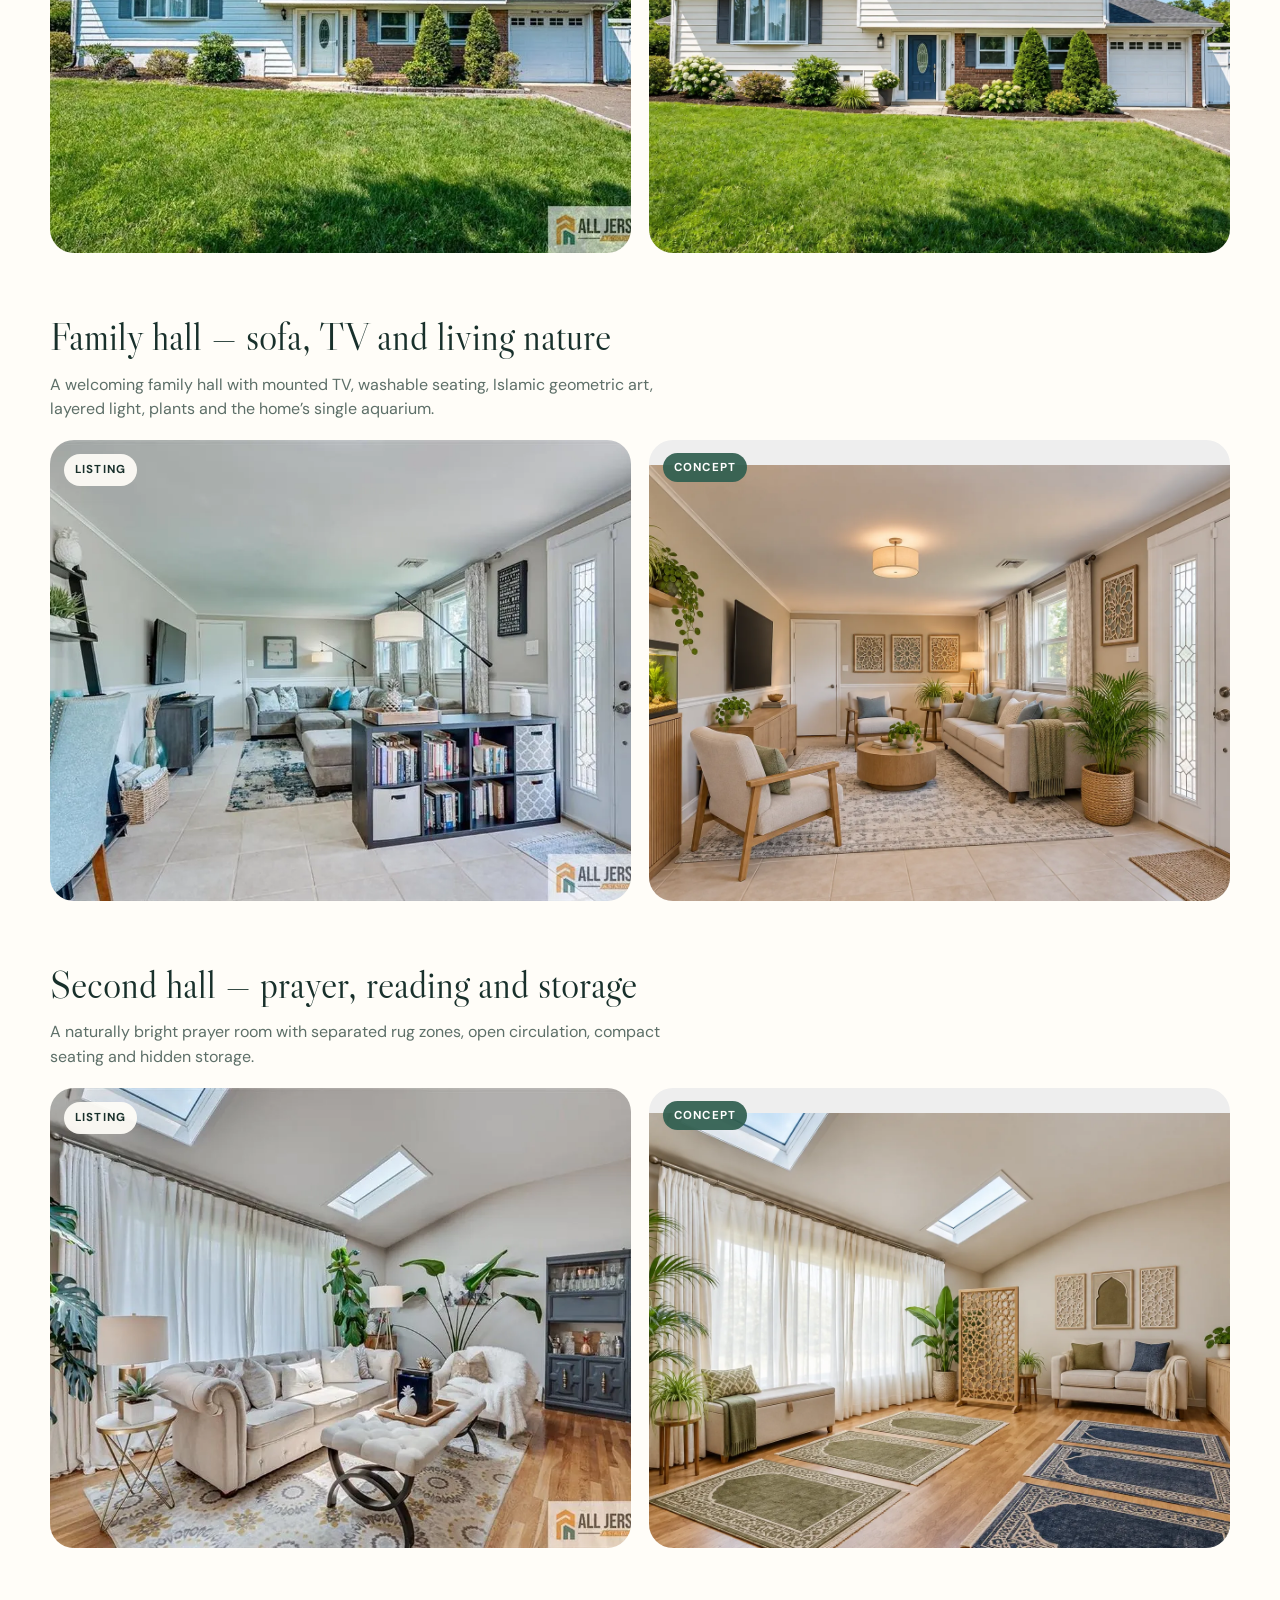
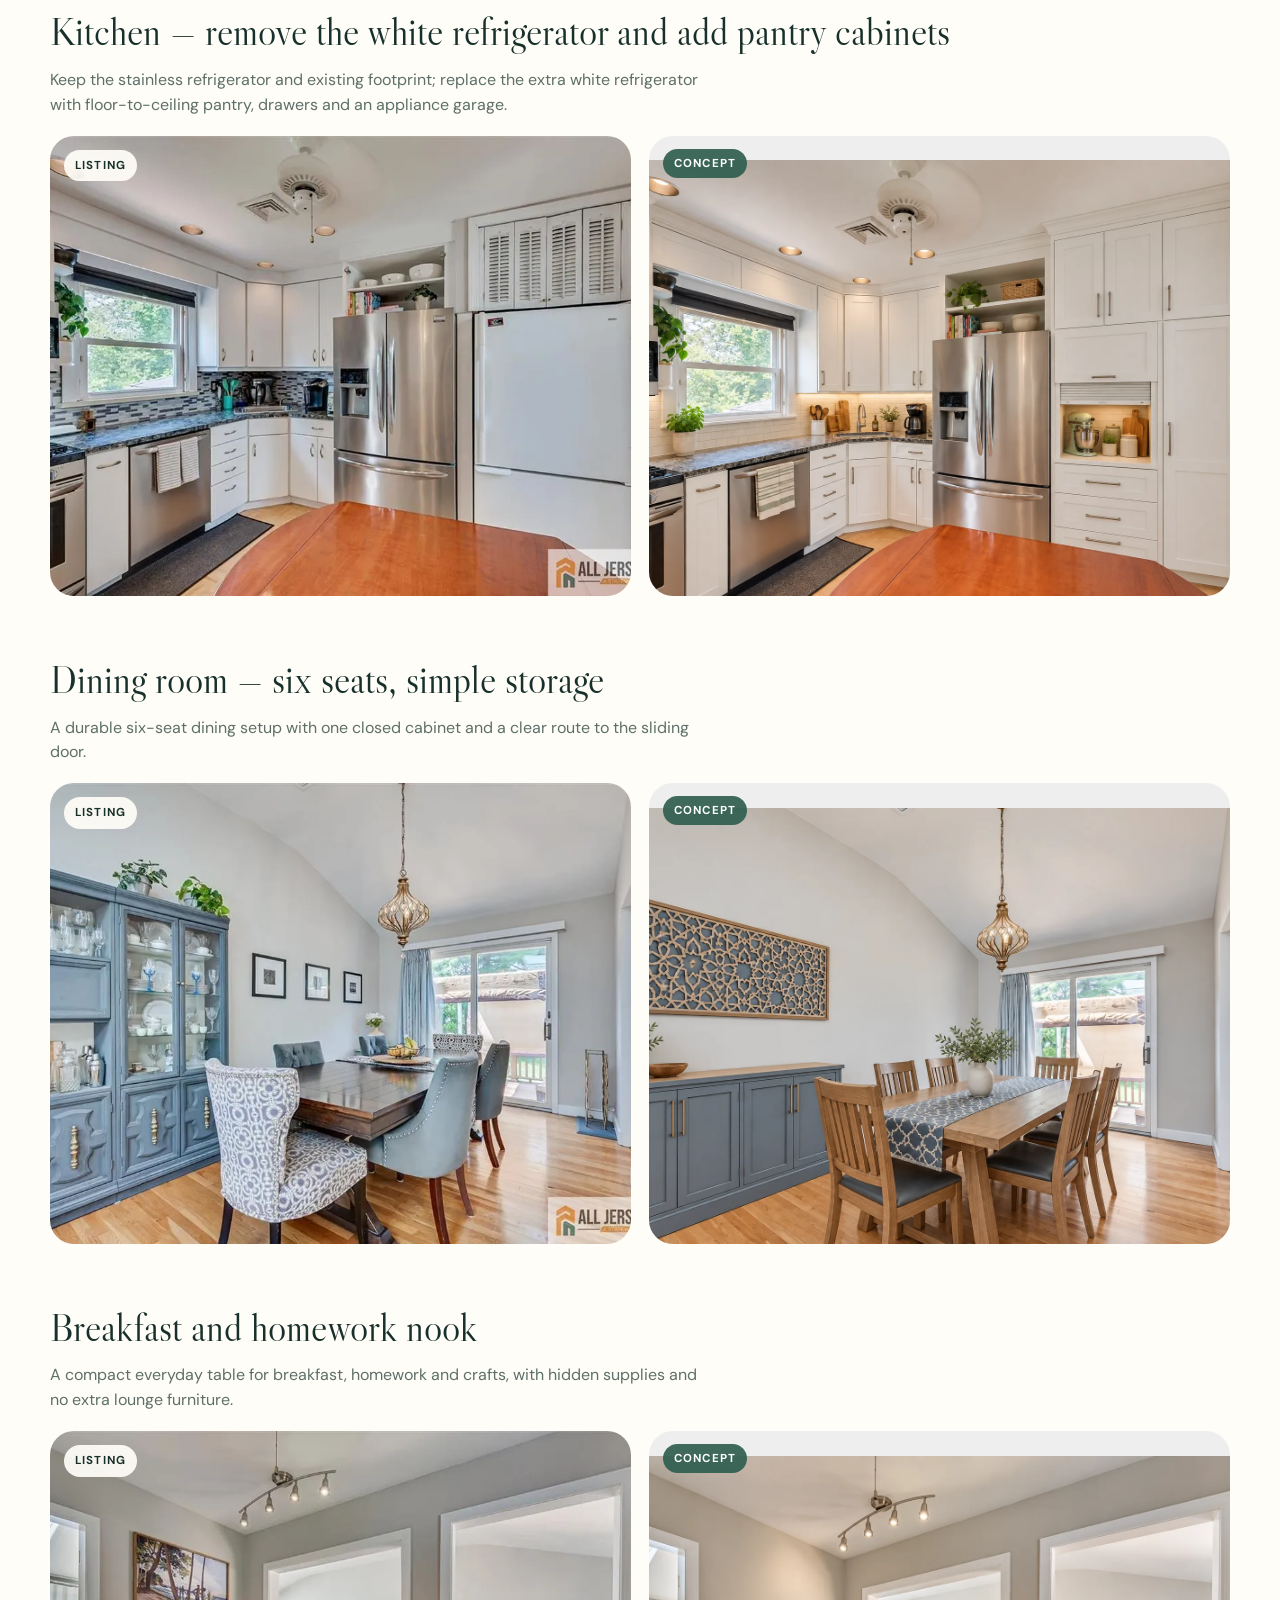
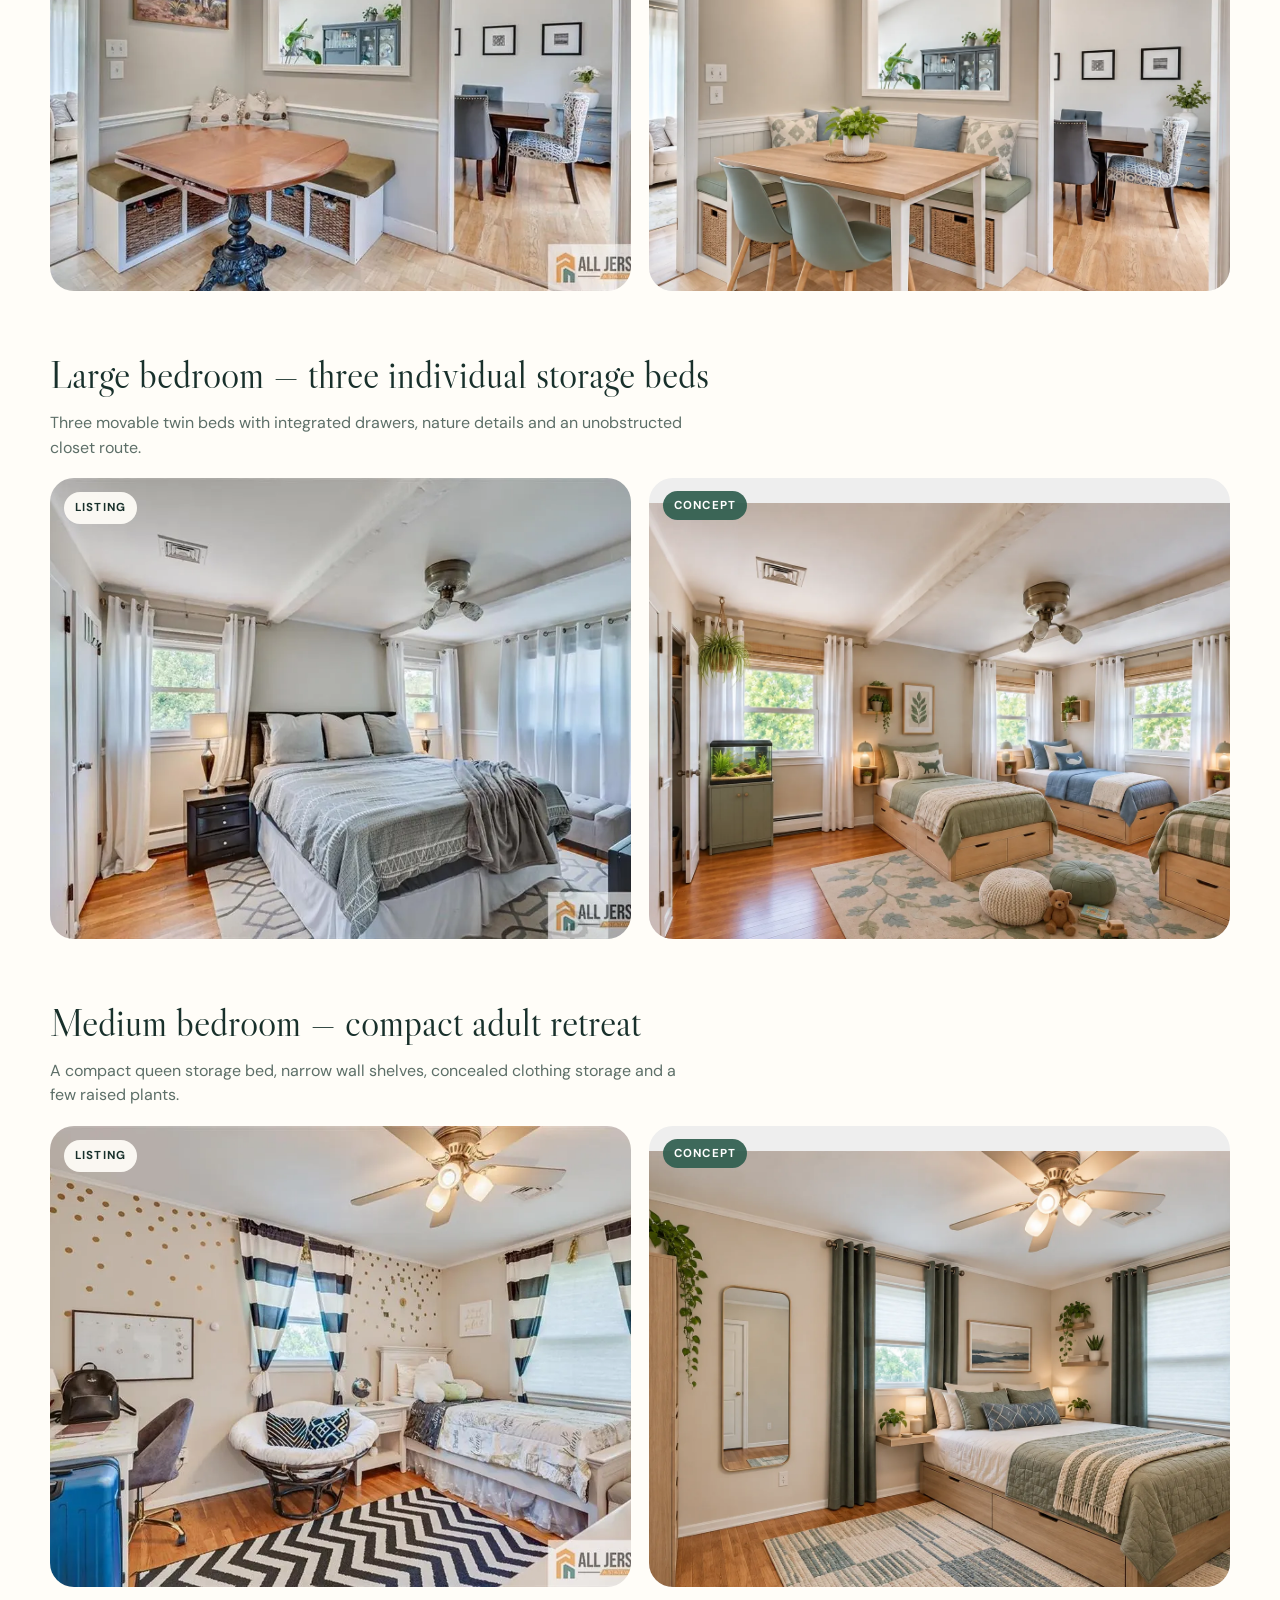
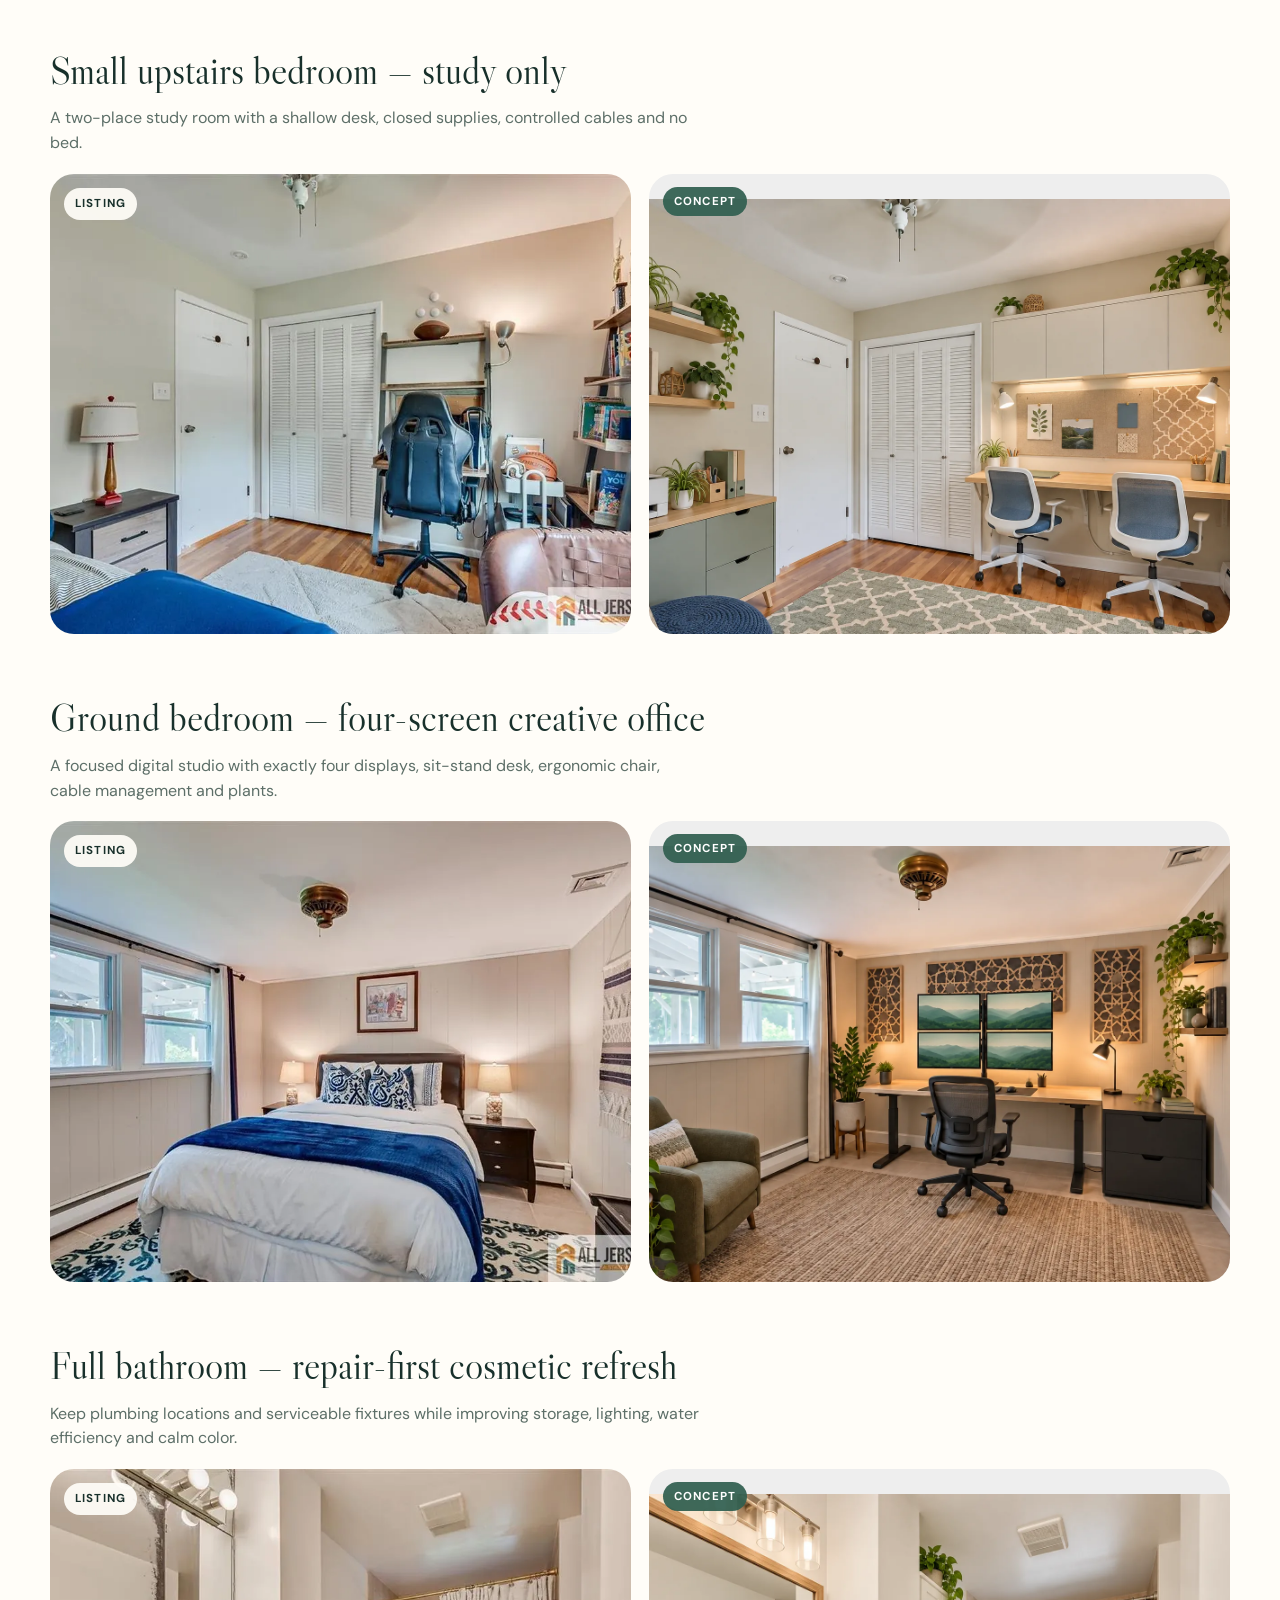
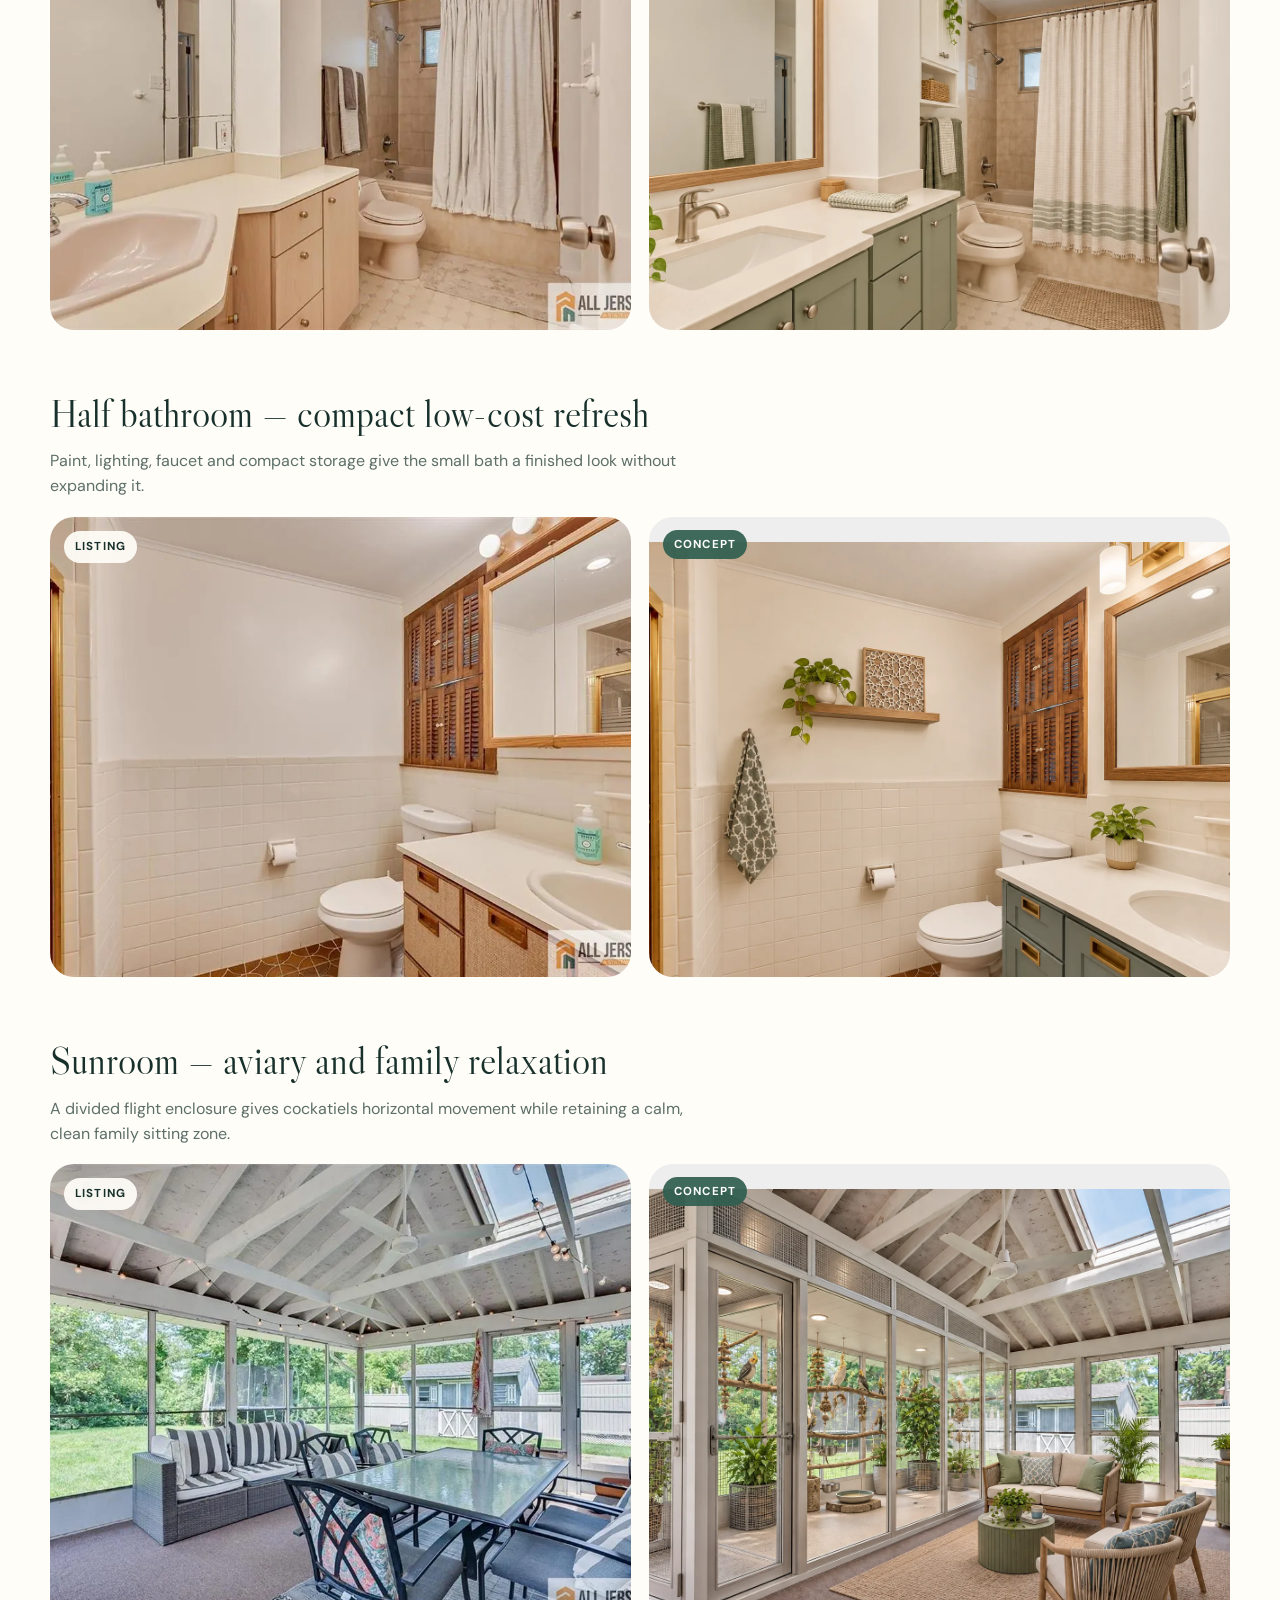
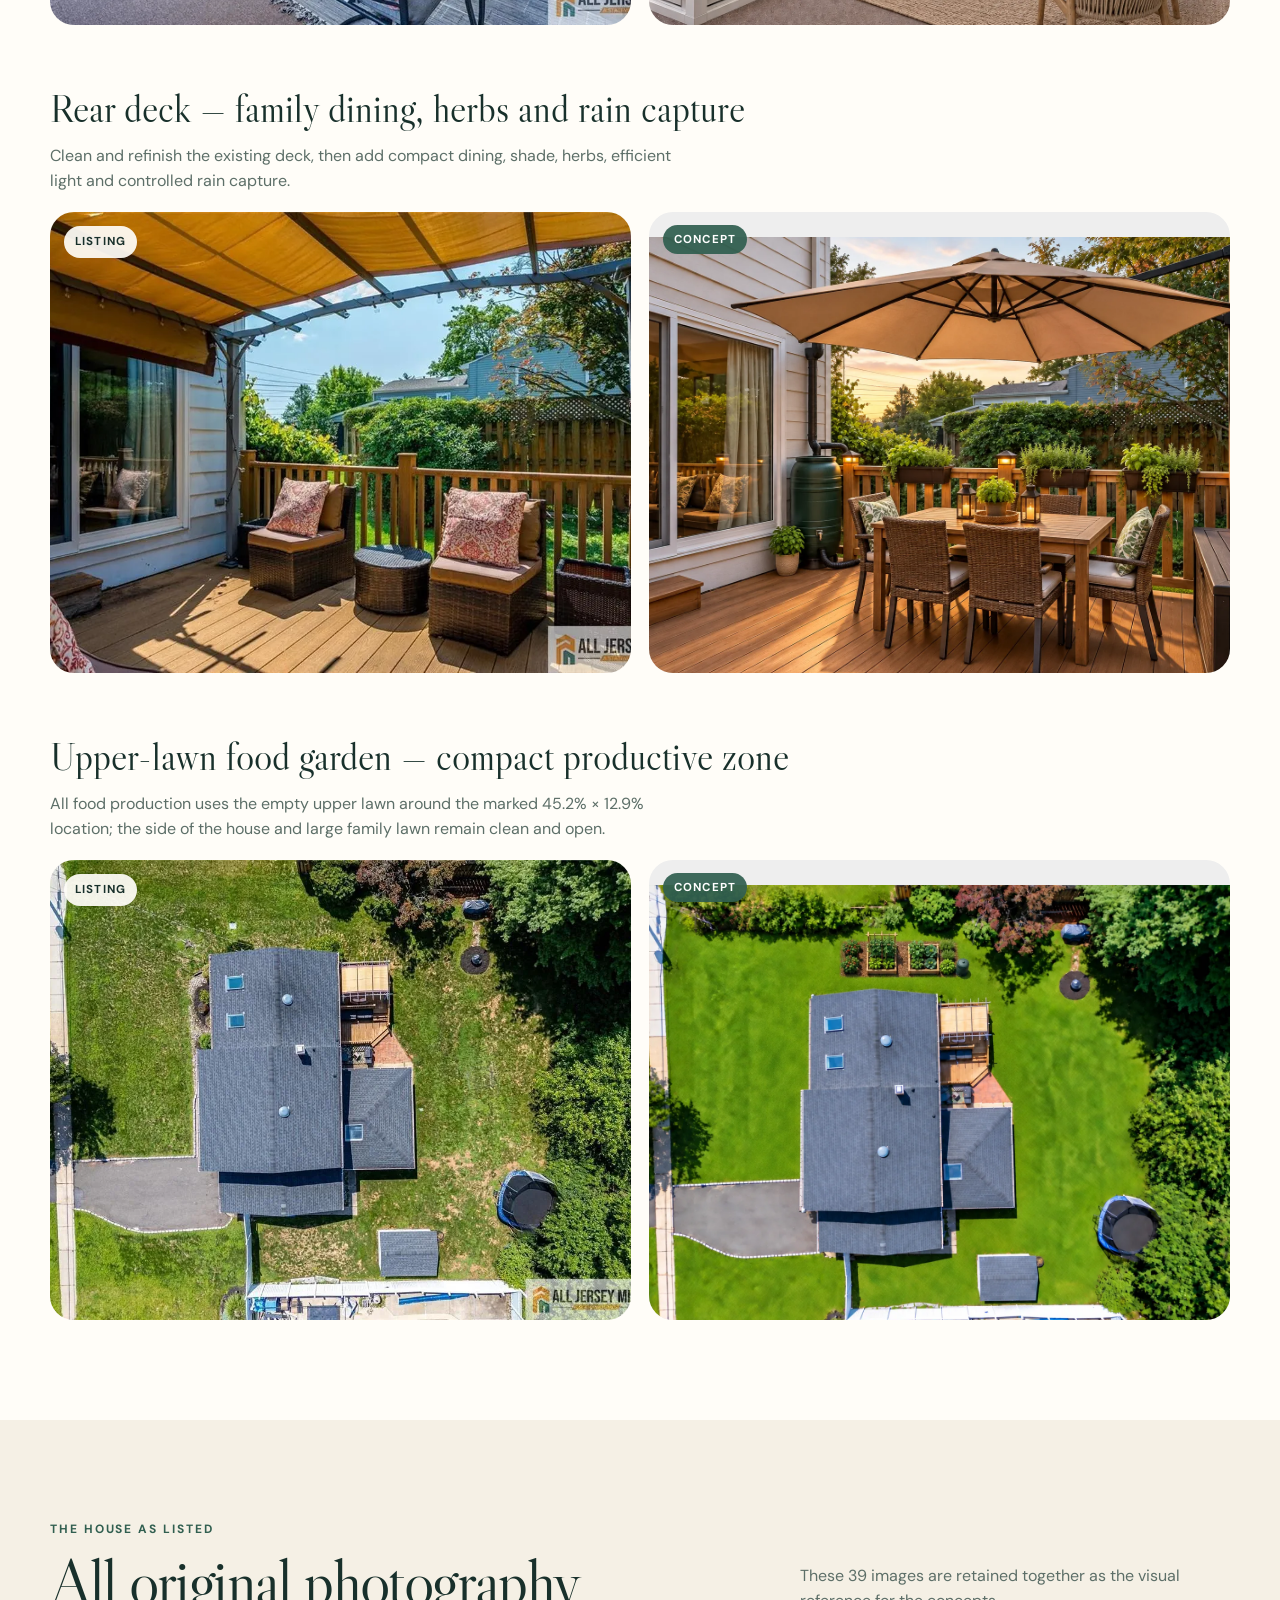
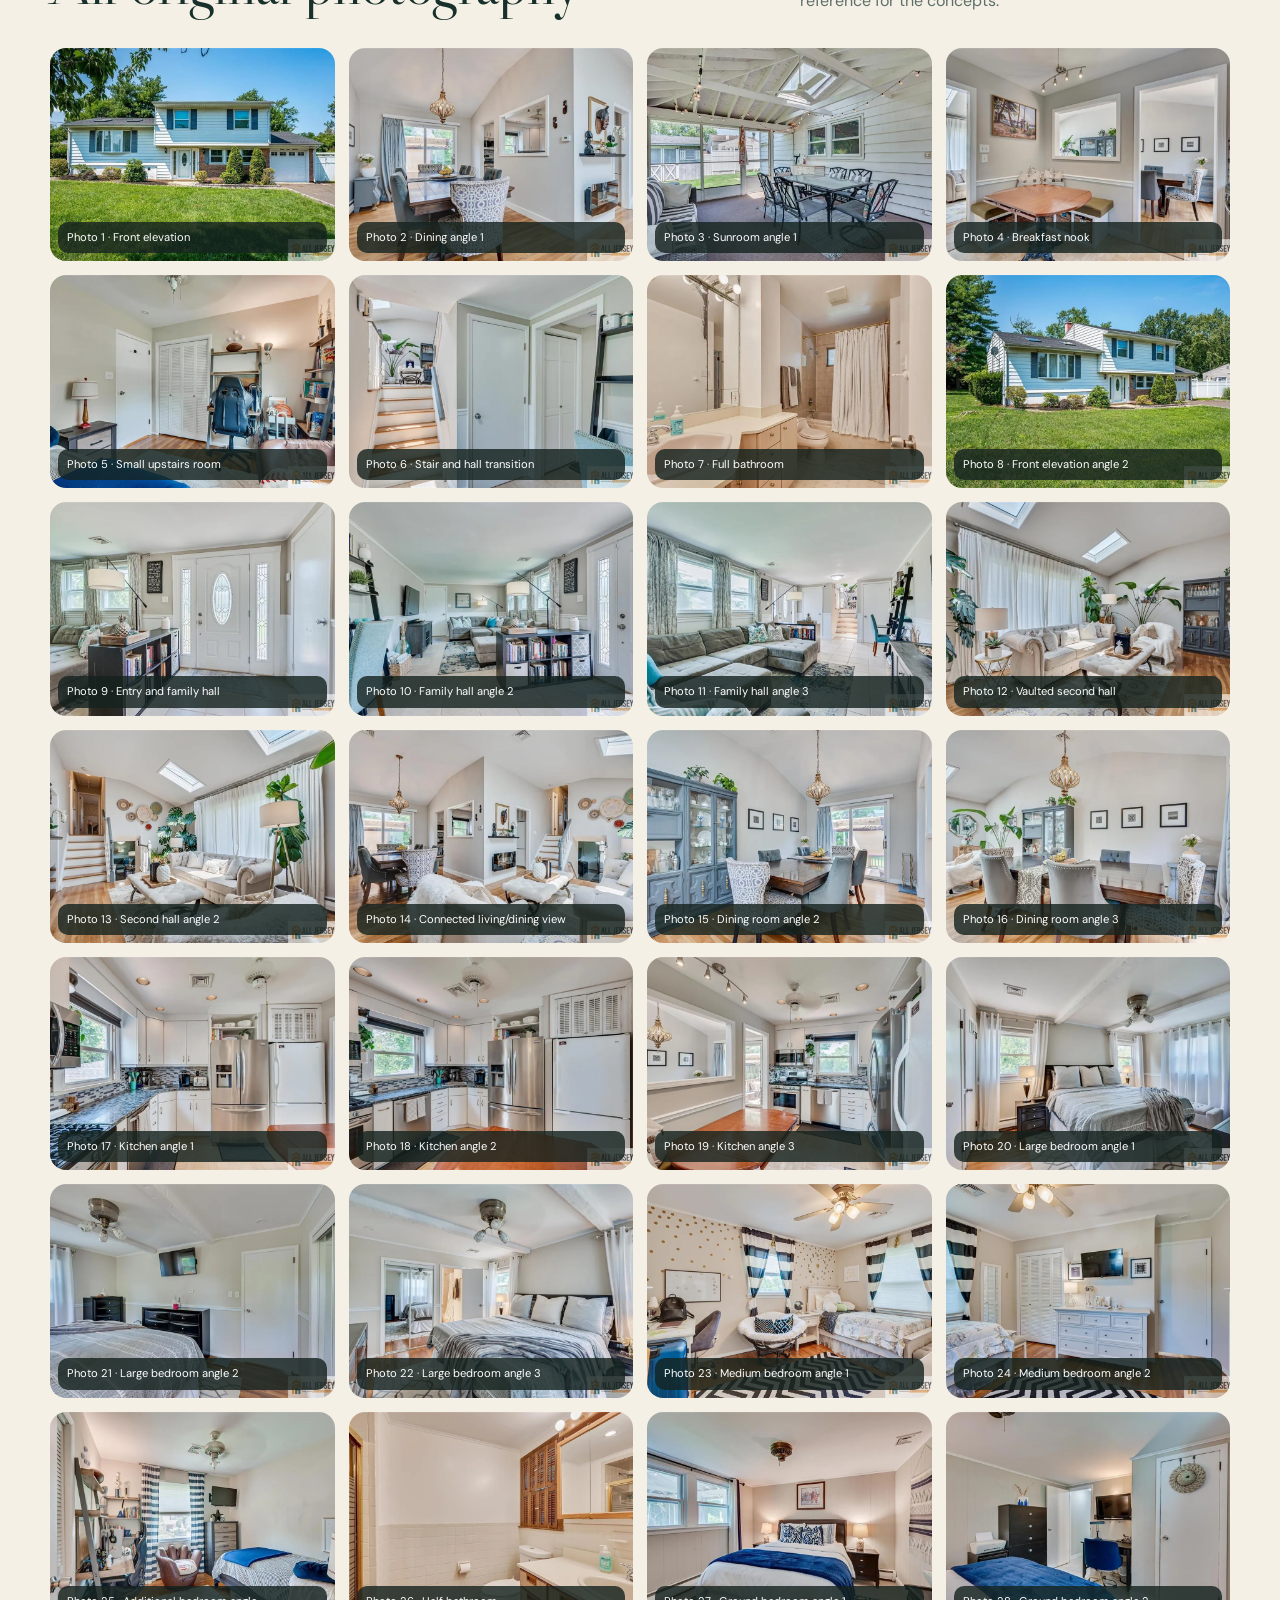
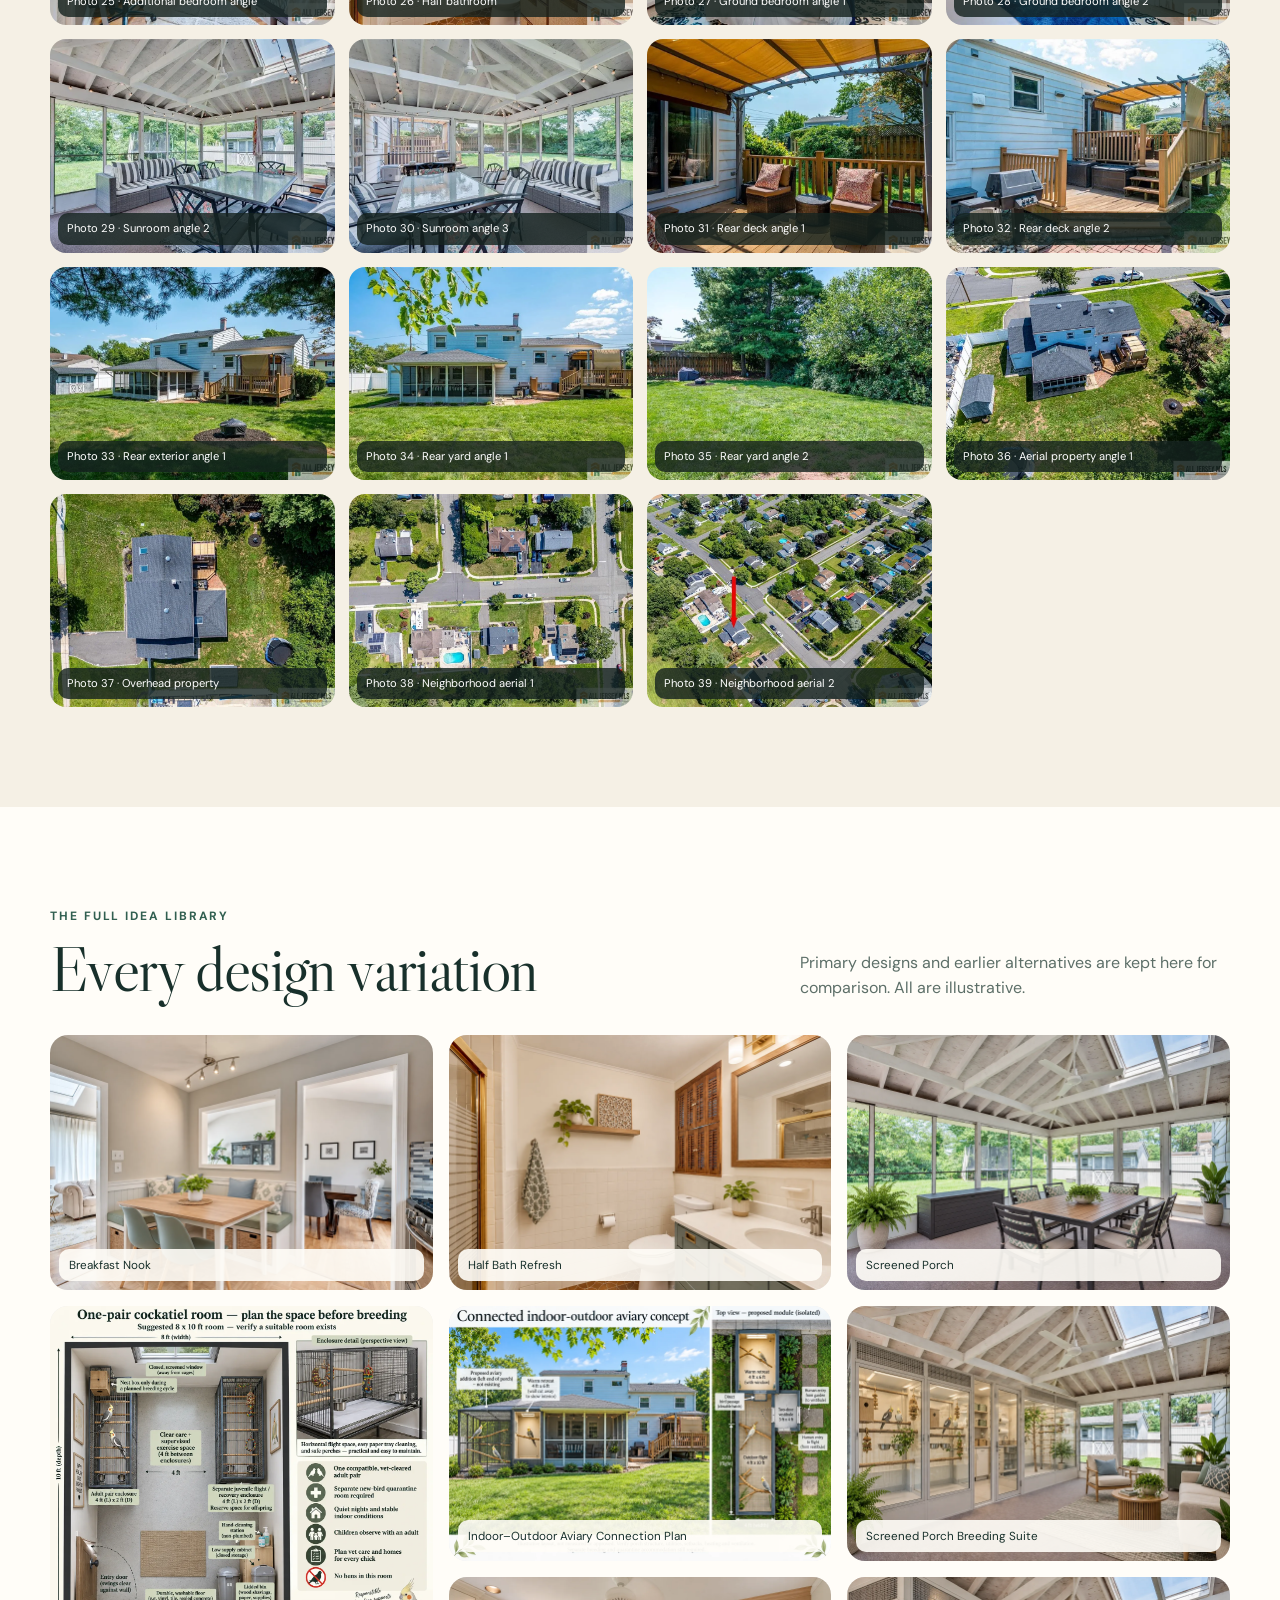
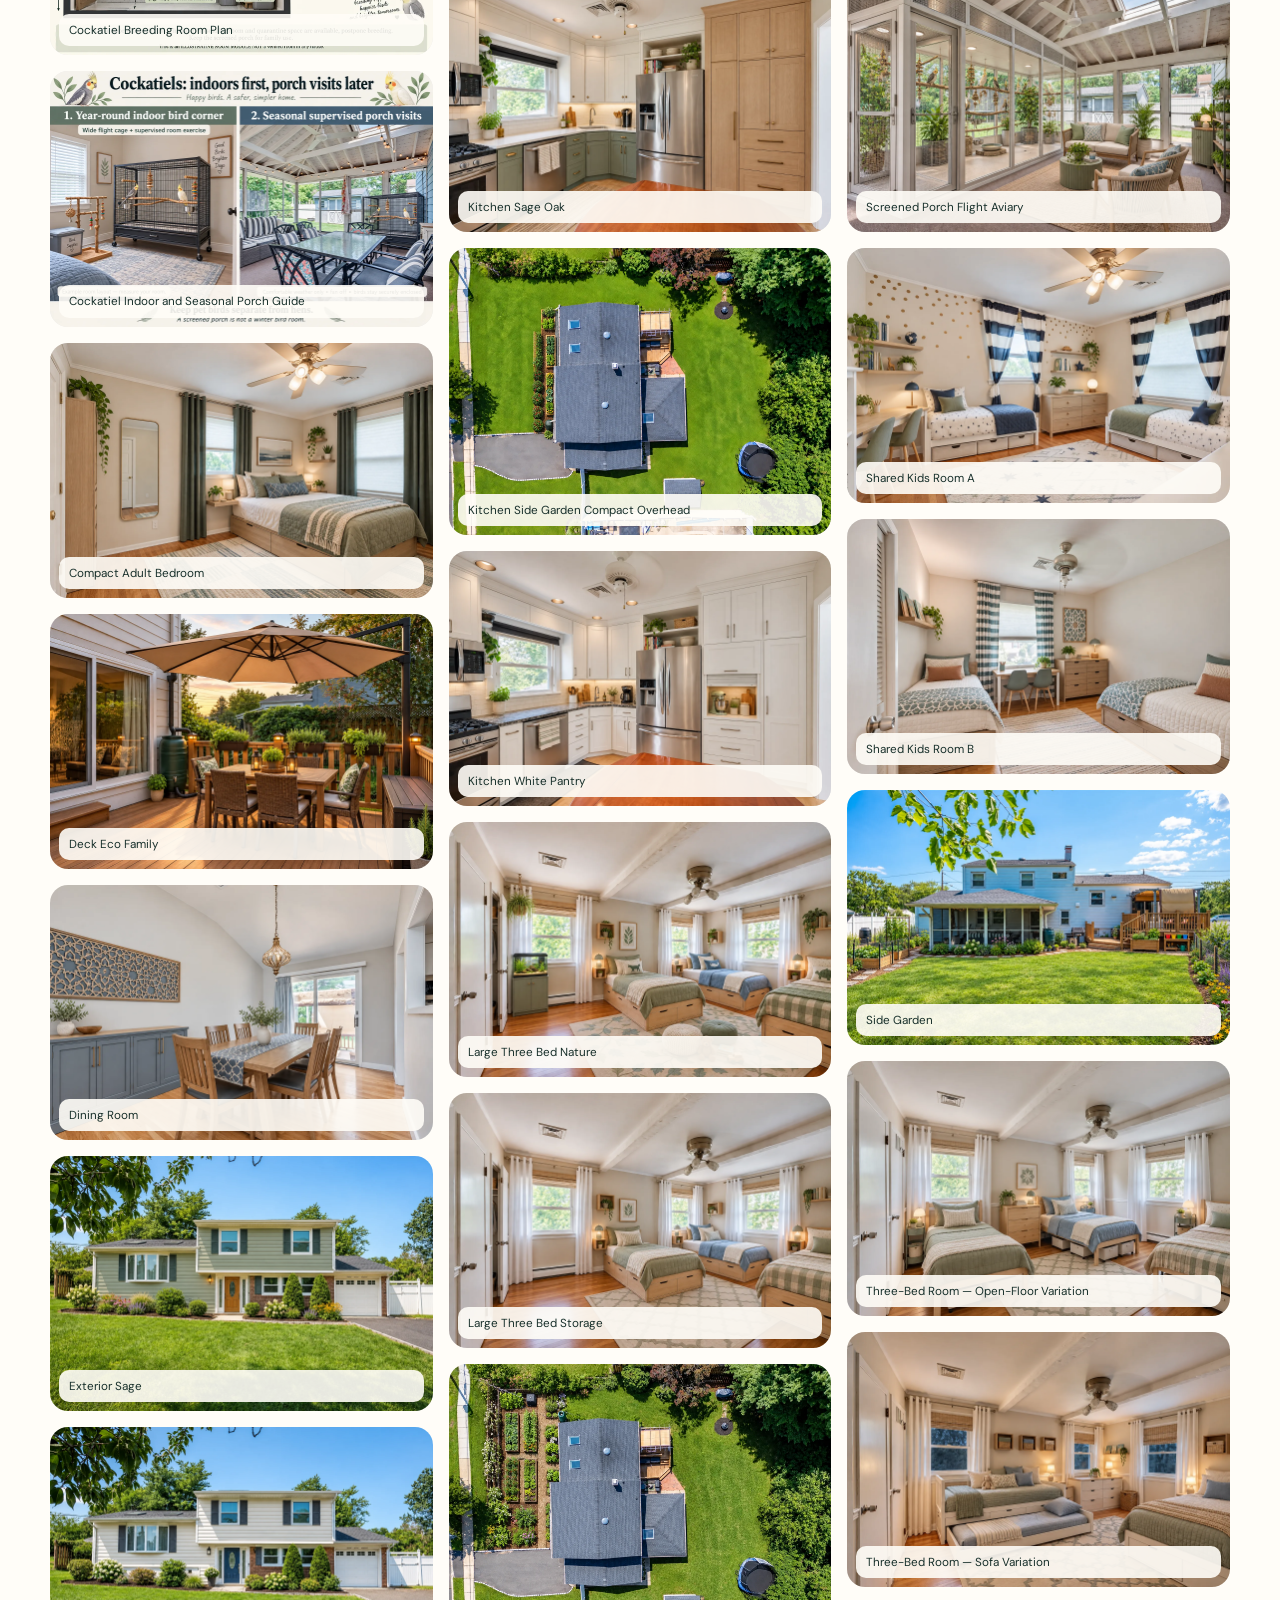
==== commit 4e5f928d: "Restore all design concept variations" ====
--- a/index.html
+++ b/index.html
@@ -34,7 +34,7 @@
     <section class="overview shell" aria-label="Overview">
       <div><strong>39</strong><span>original listing views</span></div>
       <div><strong>15</strong><span>coordinated room plans</span></div>
-      <div><strong>30</strong><span>visual concept variations</span></div>
+      <div><strong>40</strong><span>visual concept variations</span></div>
       <p>Original photos are marked <b>Listing</b>. Reimagined images are marked <b>Concept</b>, so the two are always easy to distinguish.</p>
     </section>
 
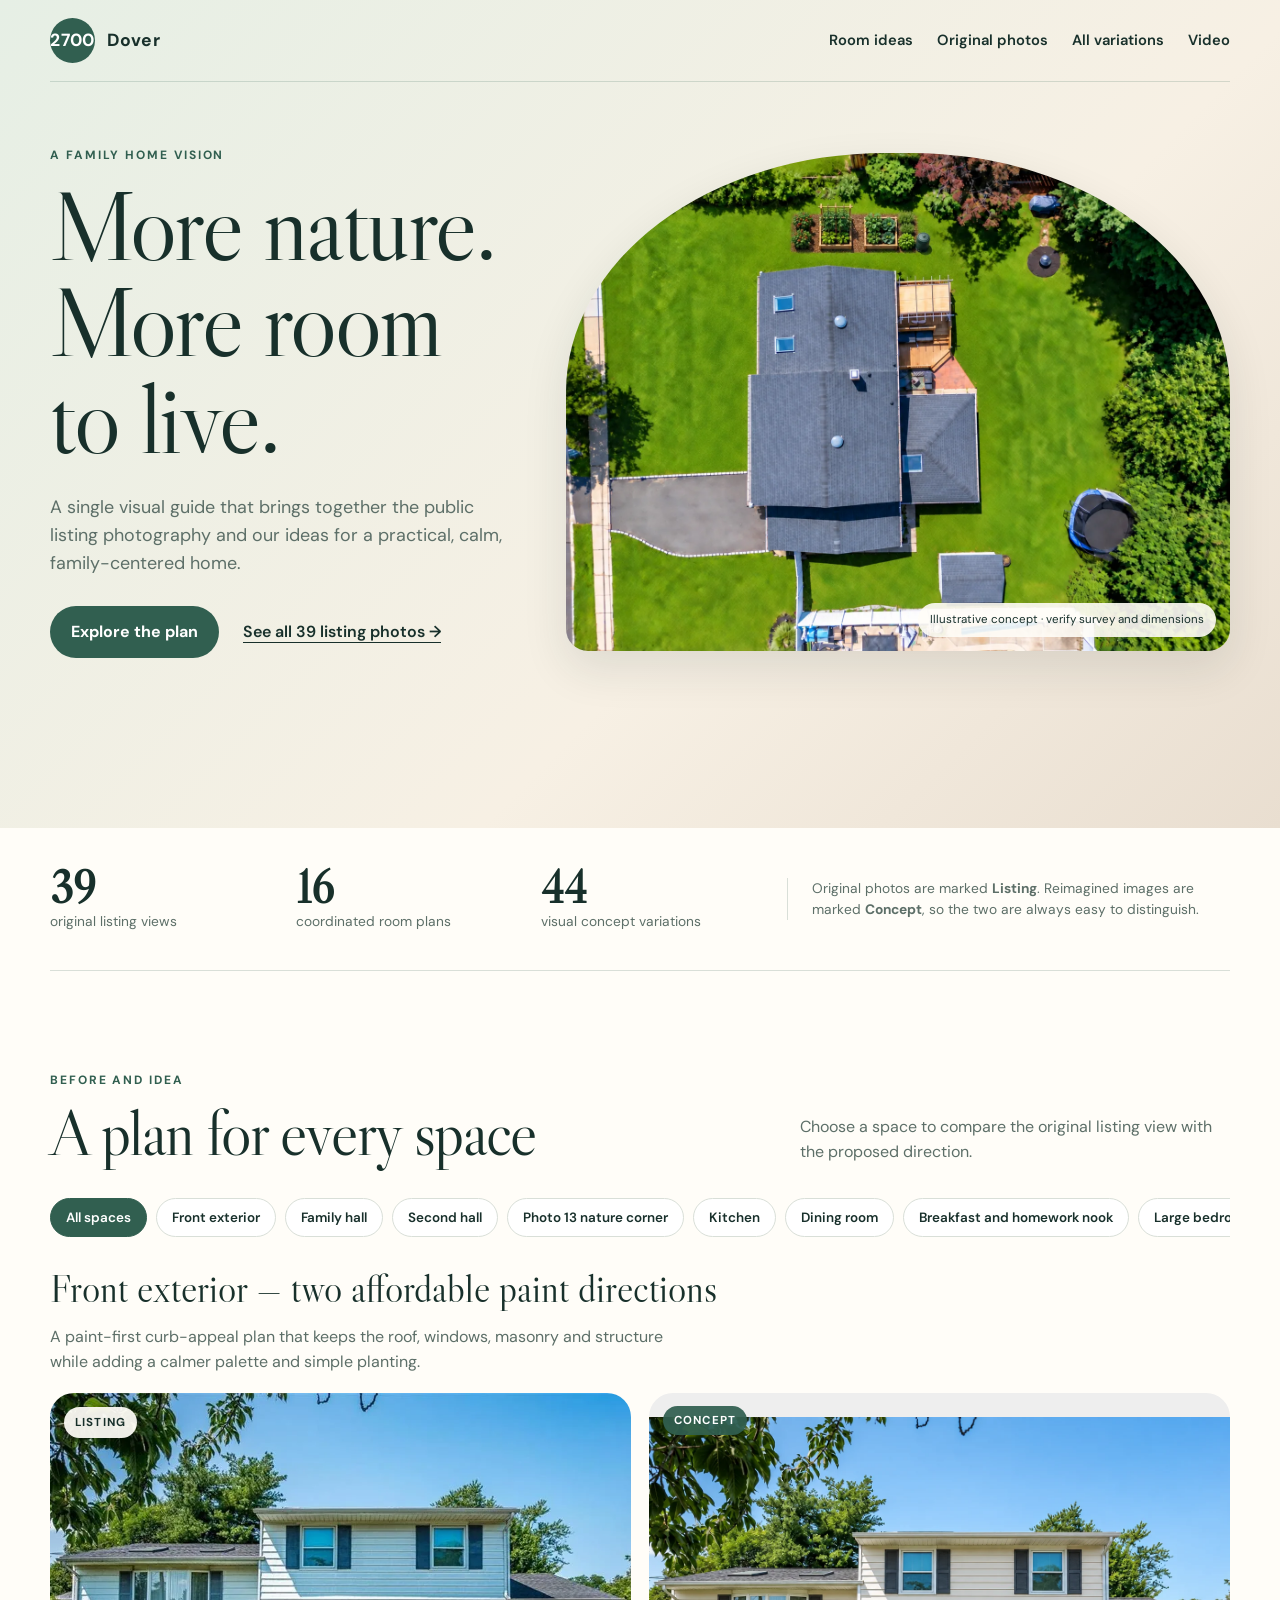
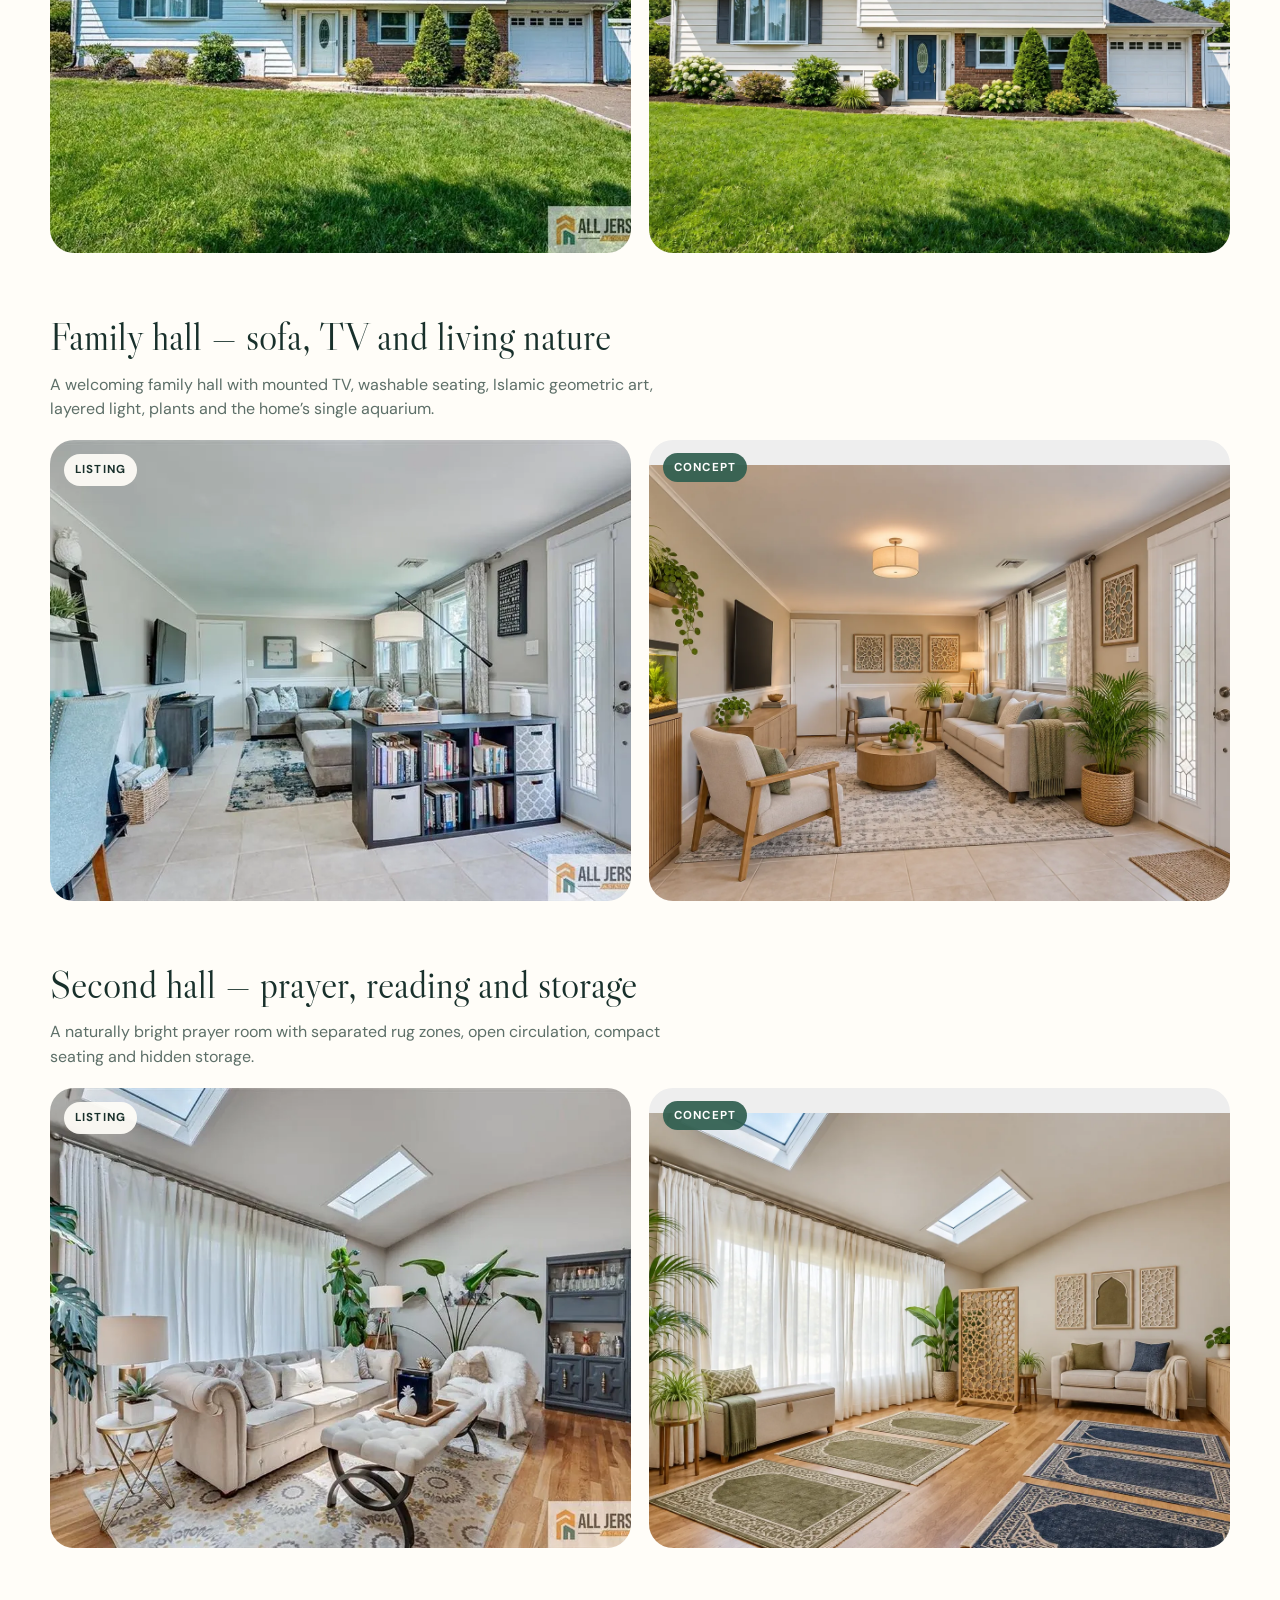
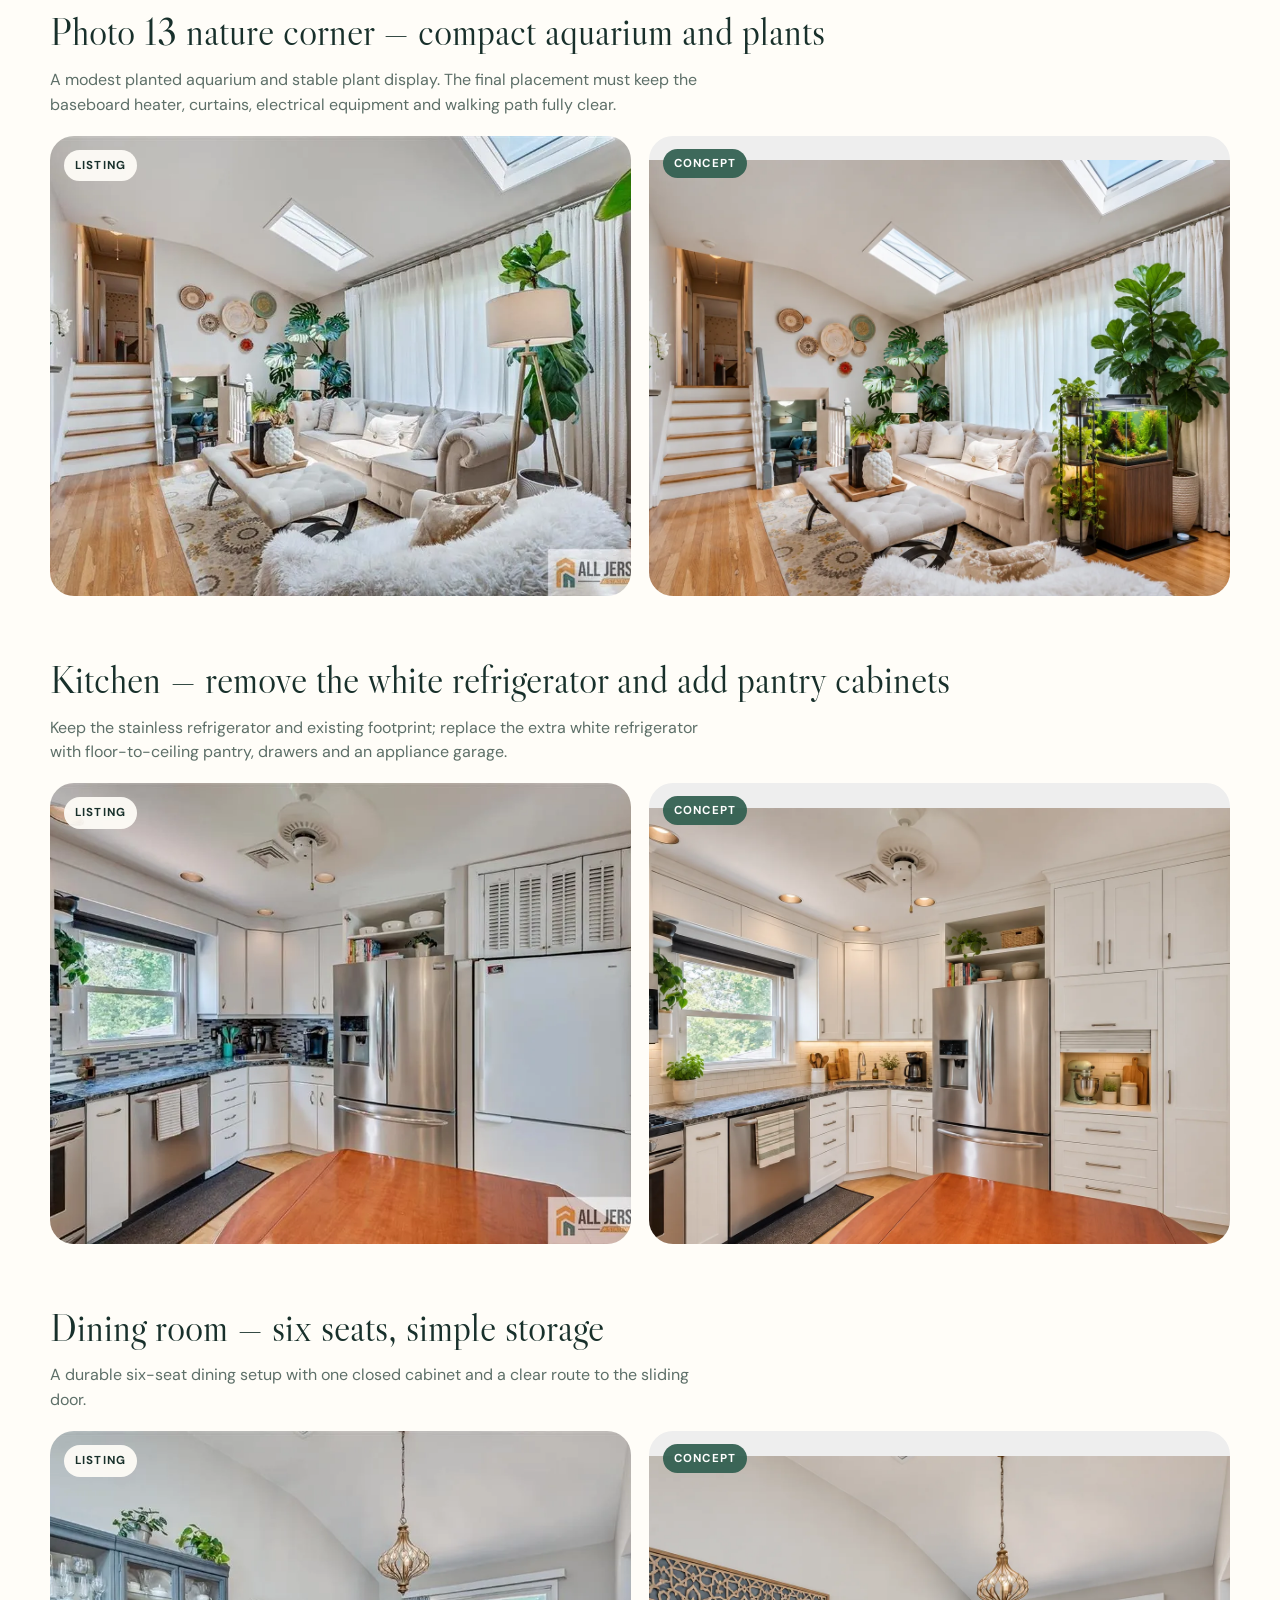
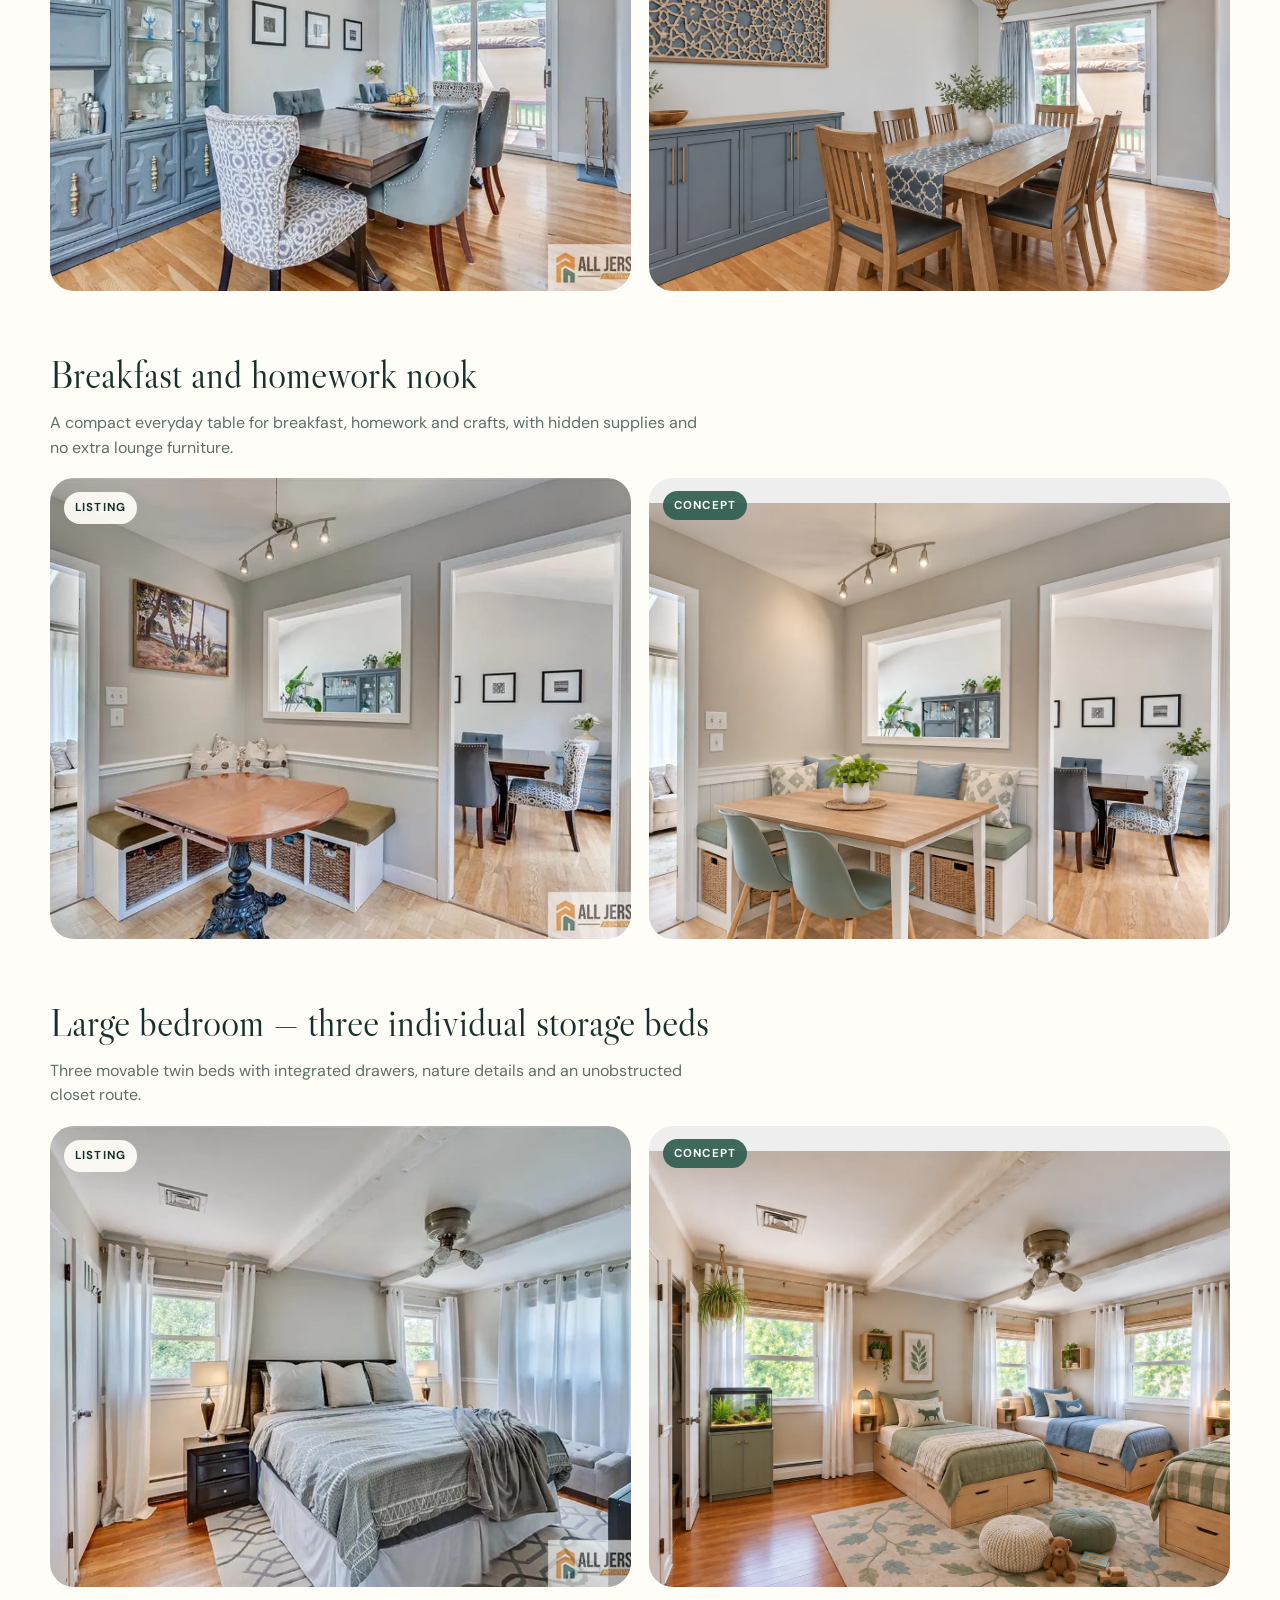
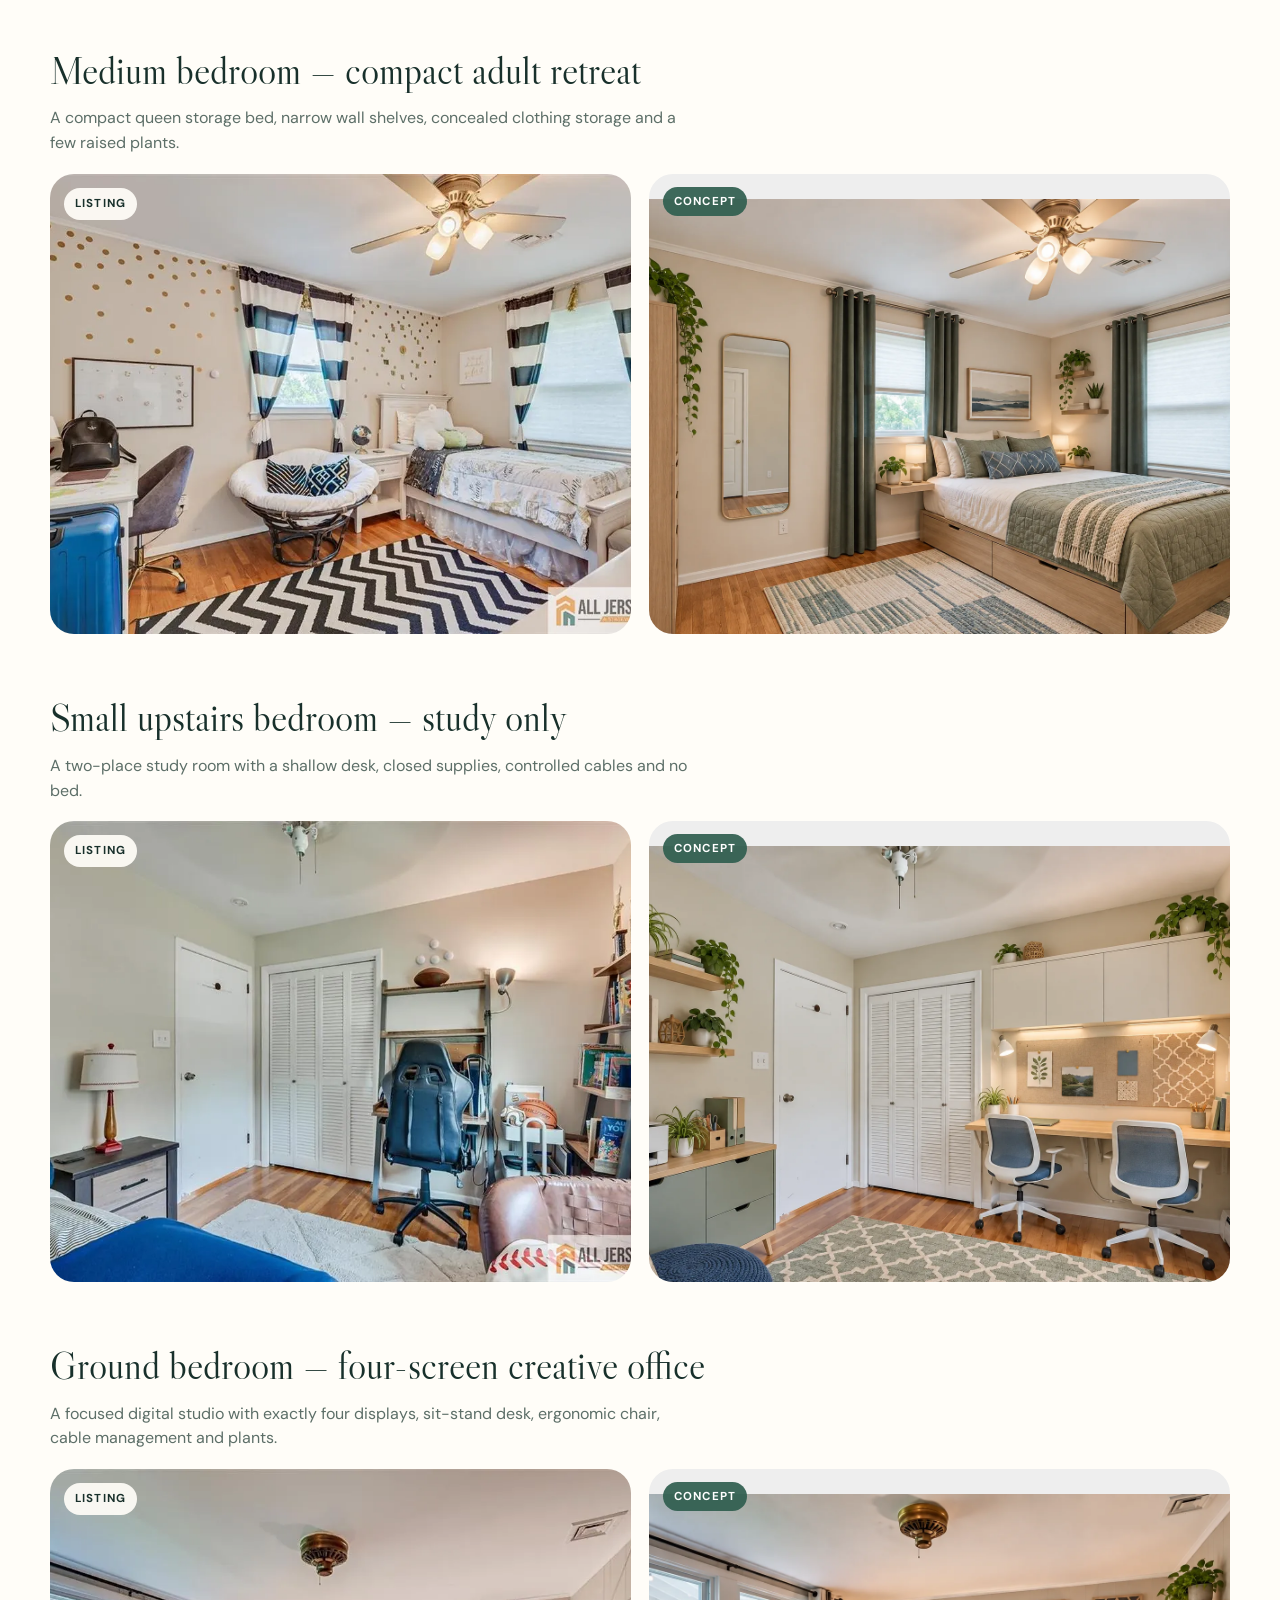
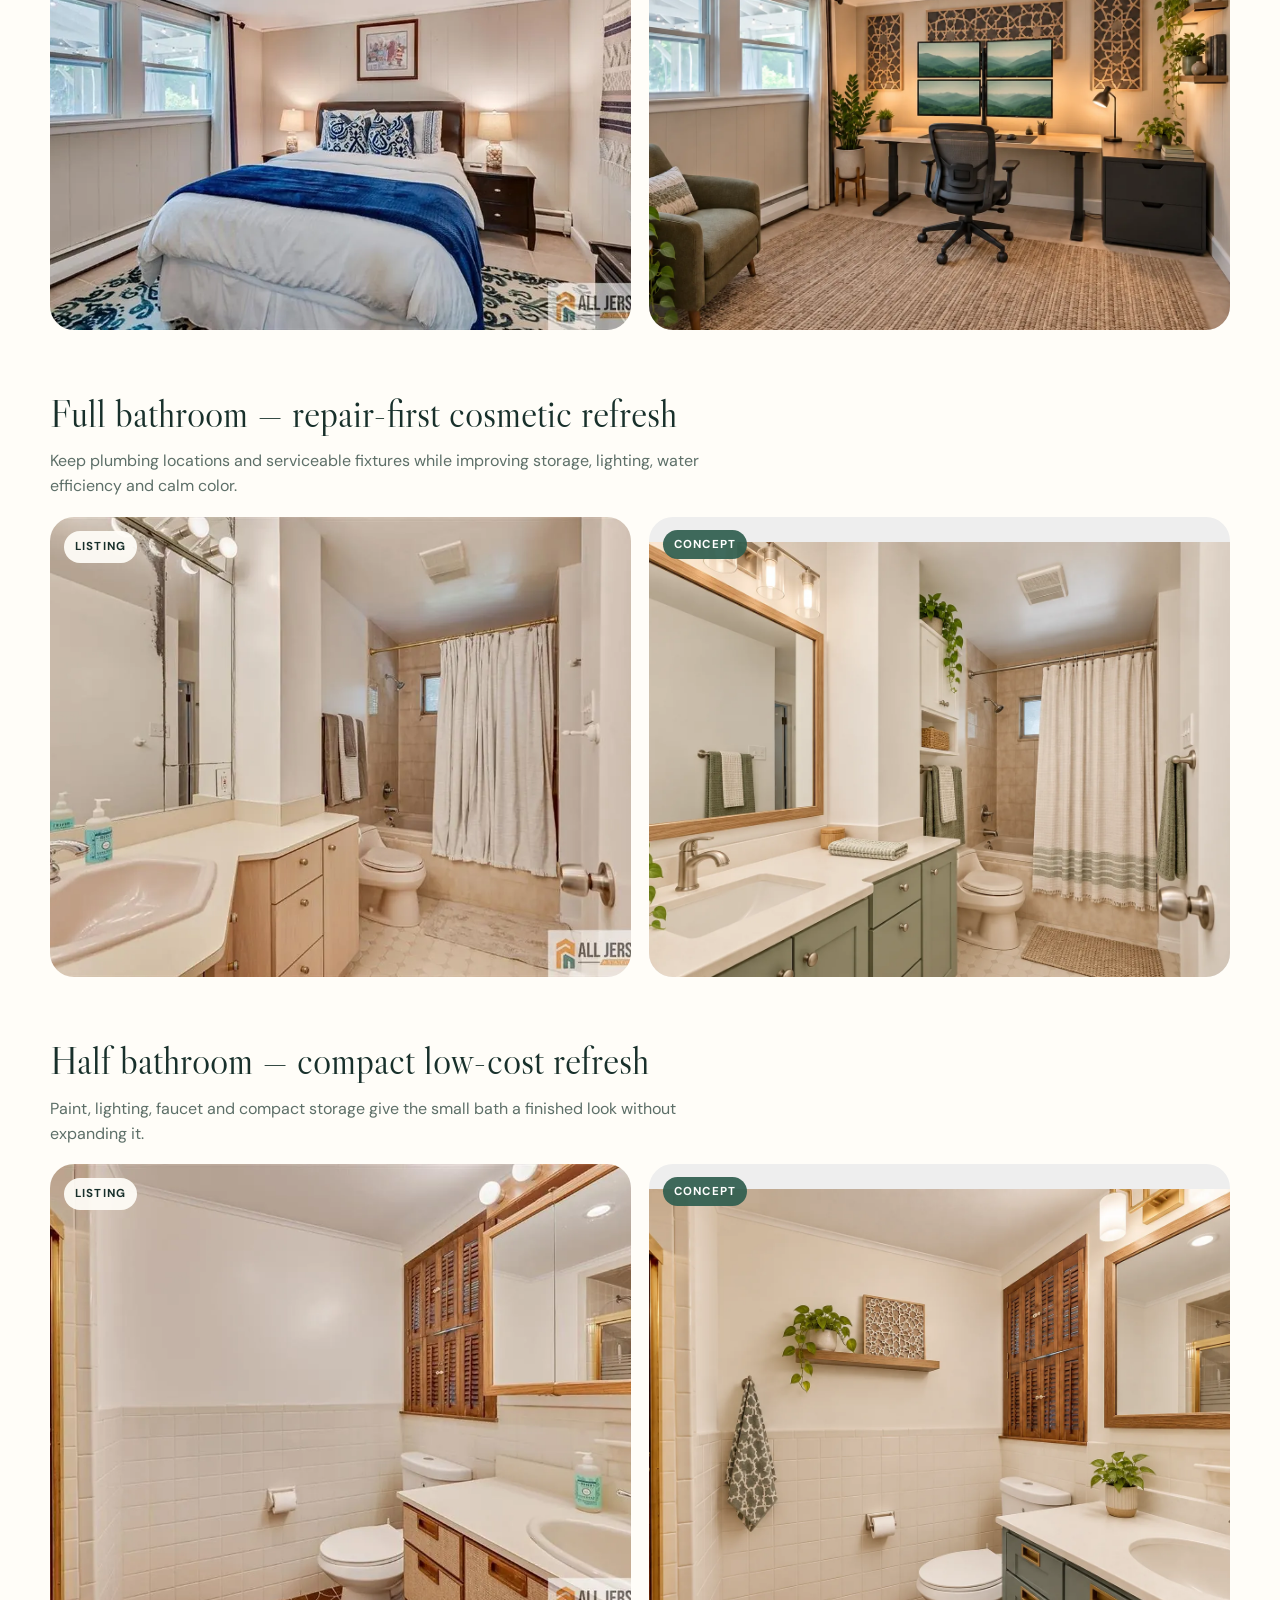
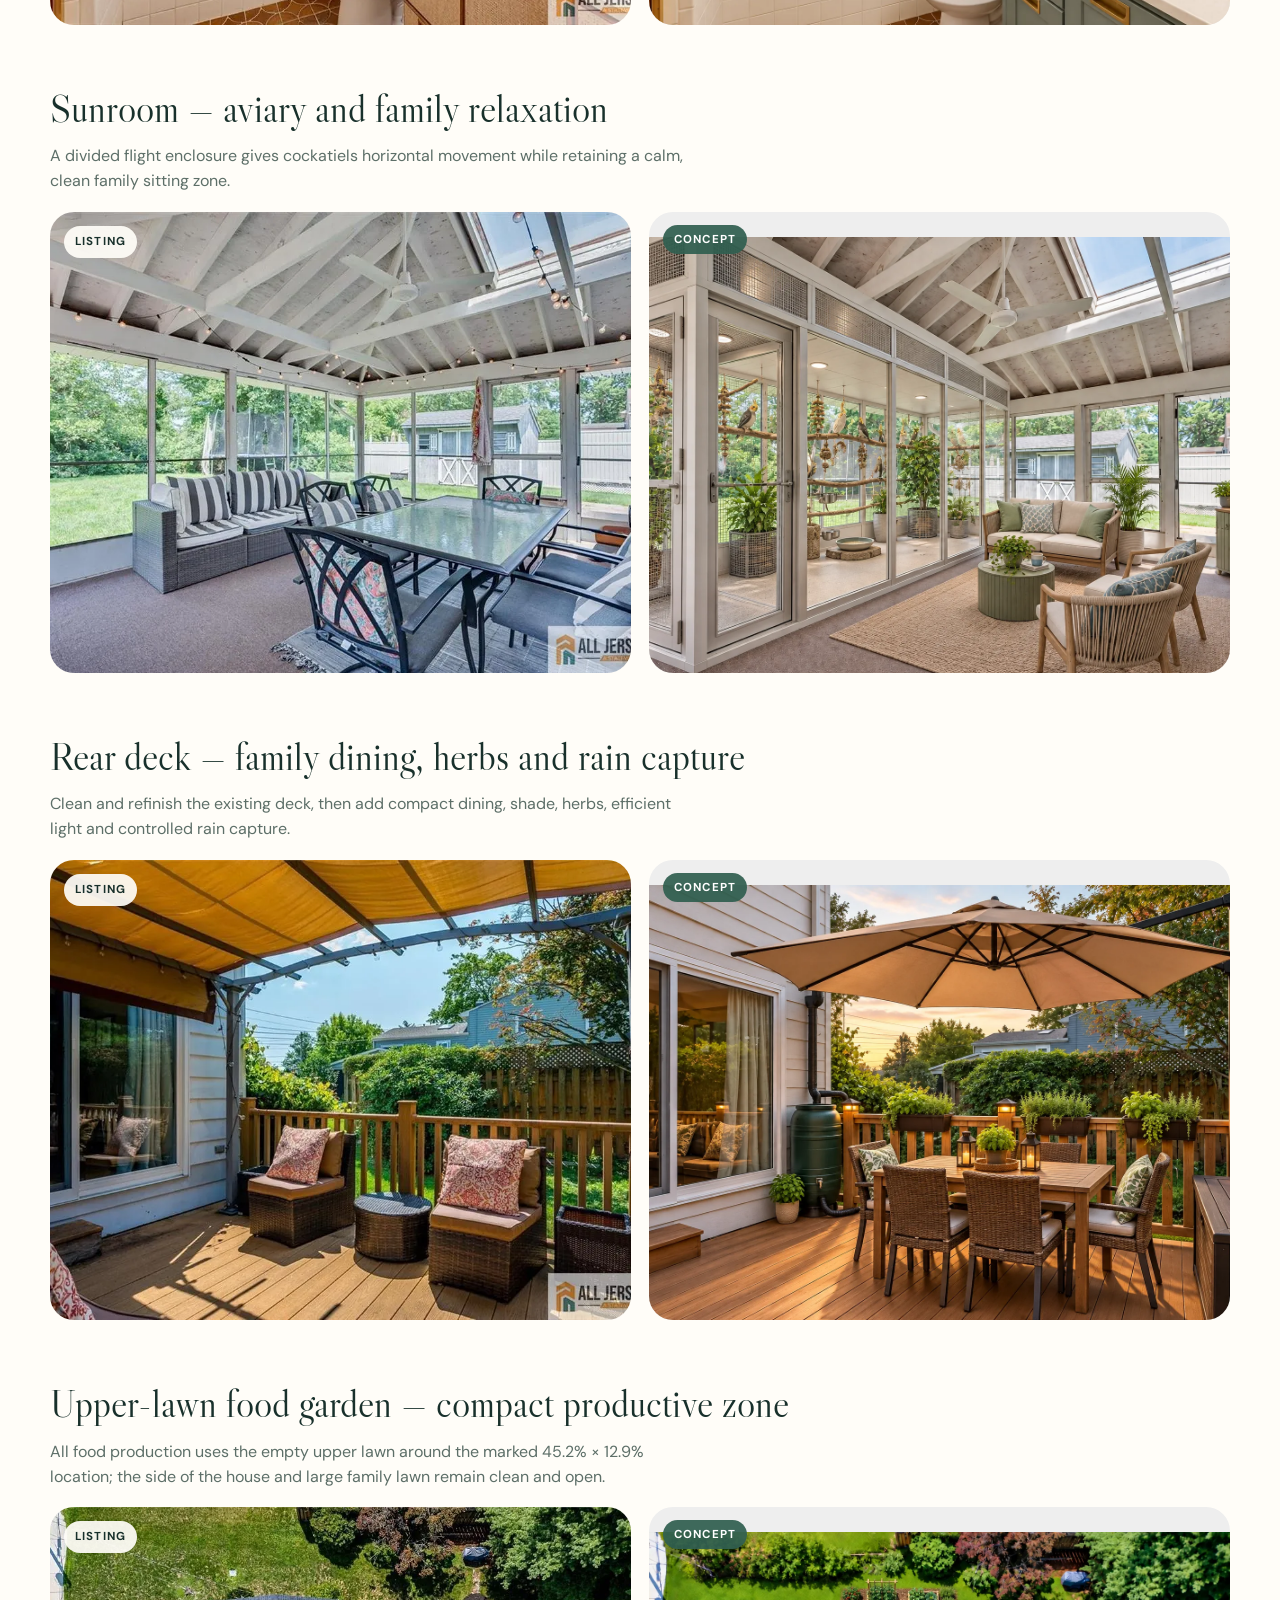
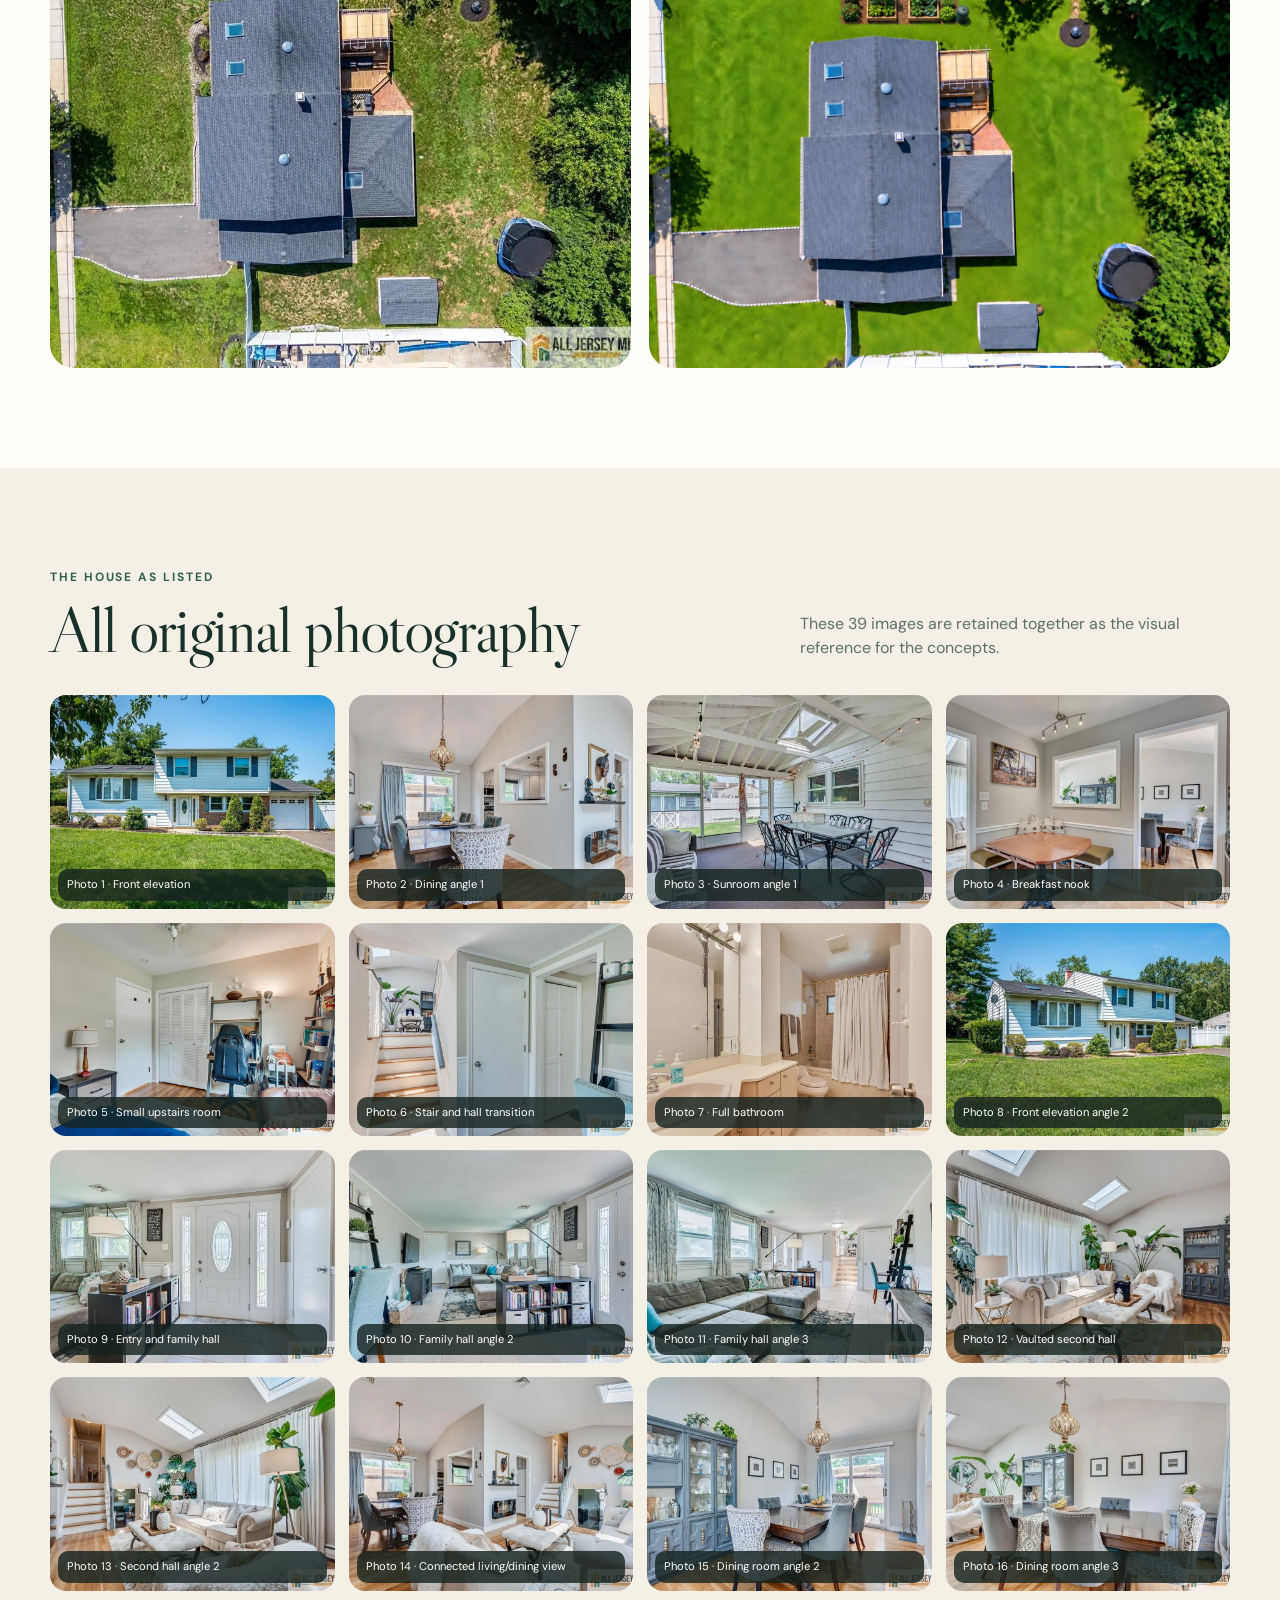
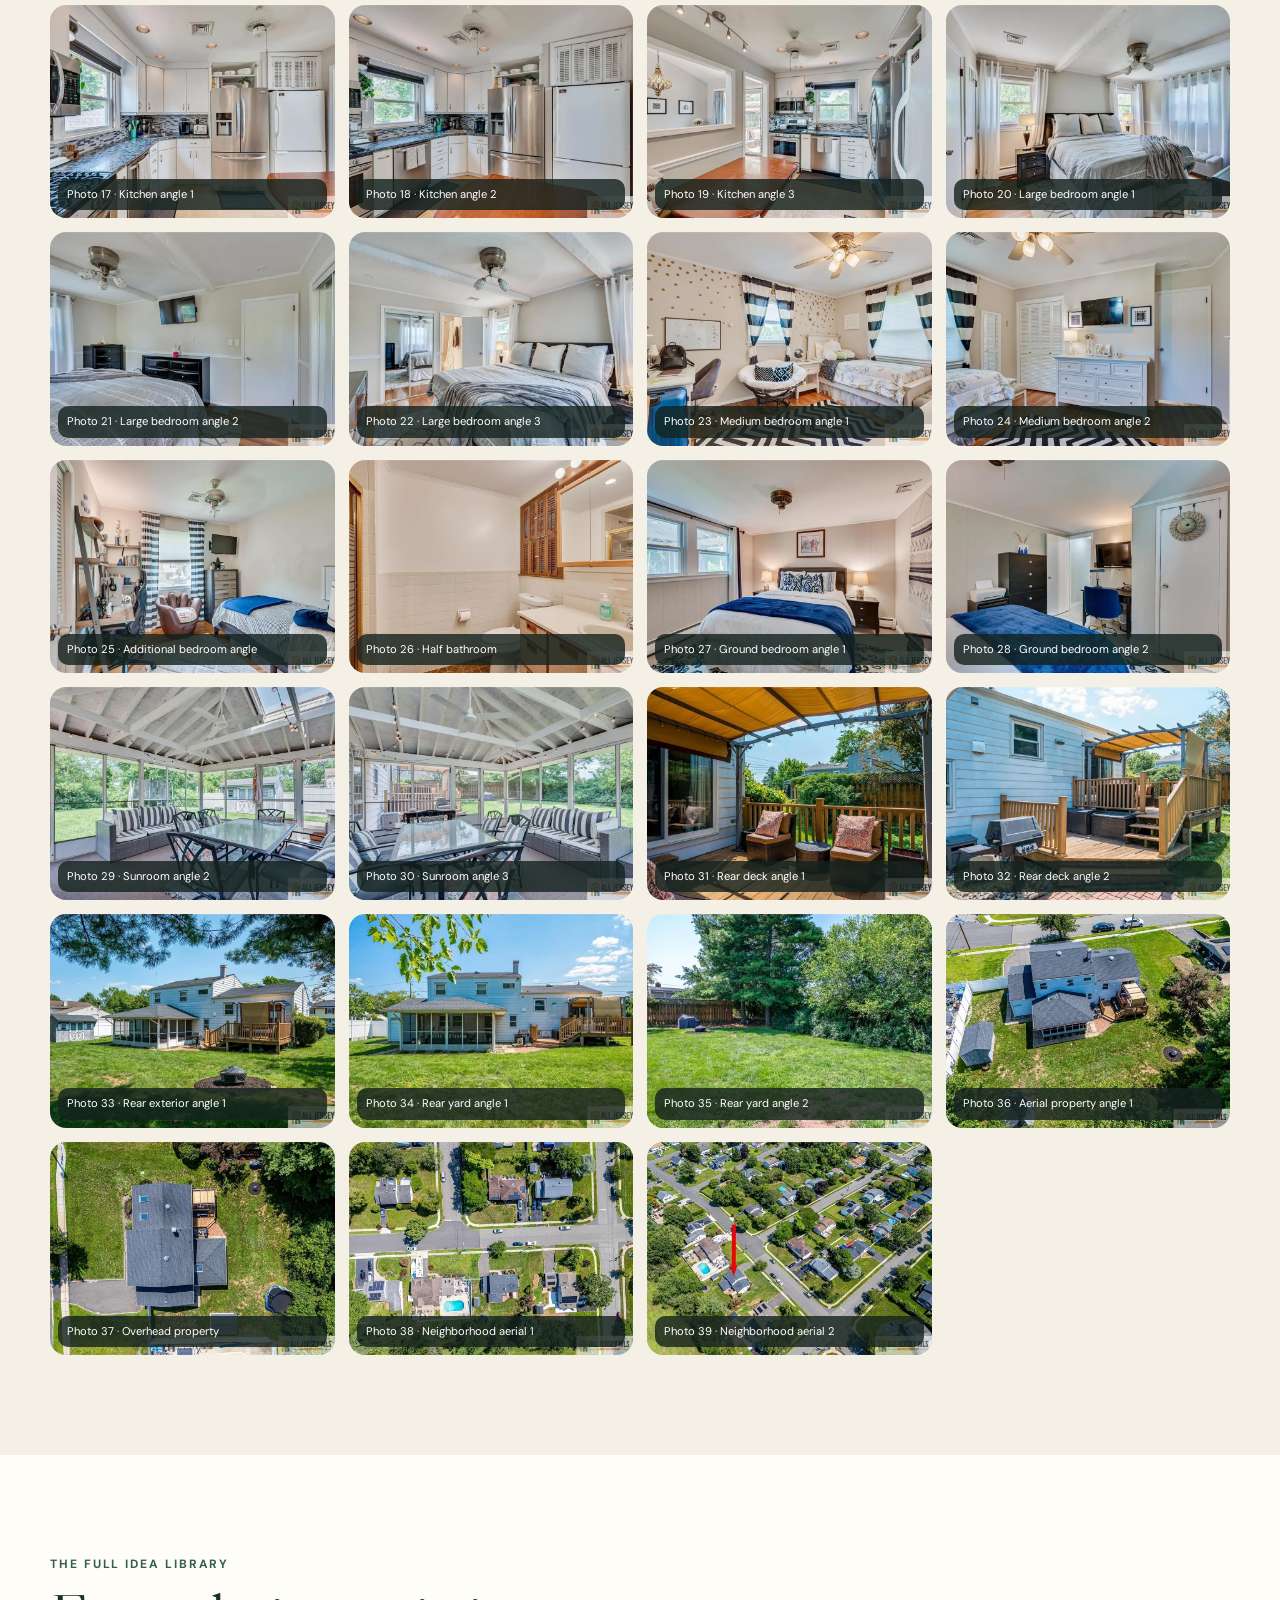
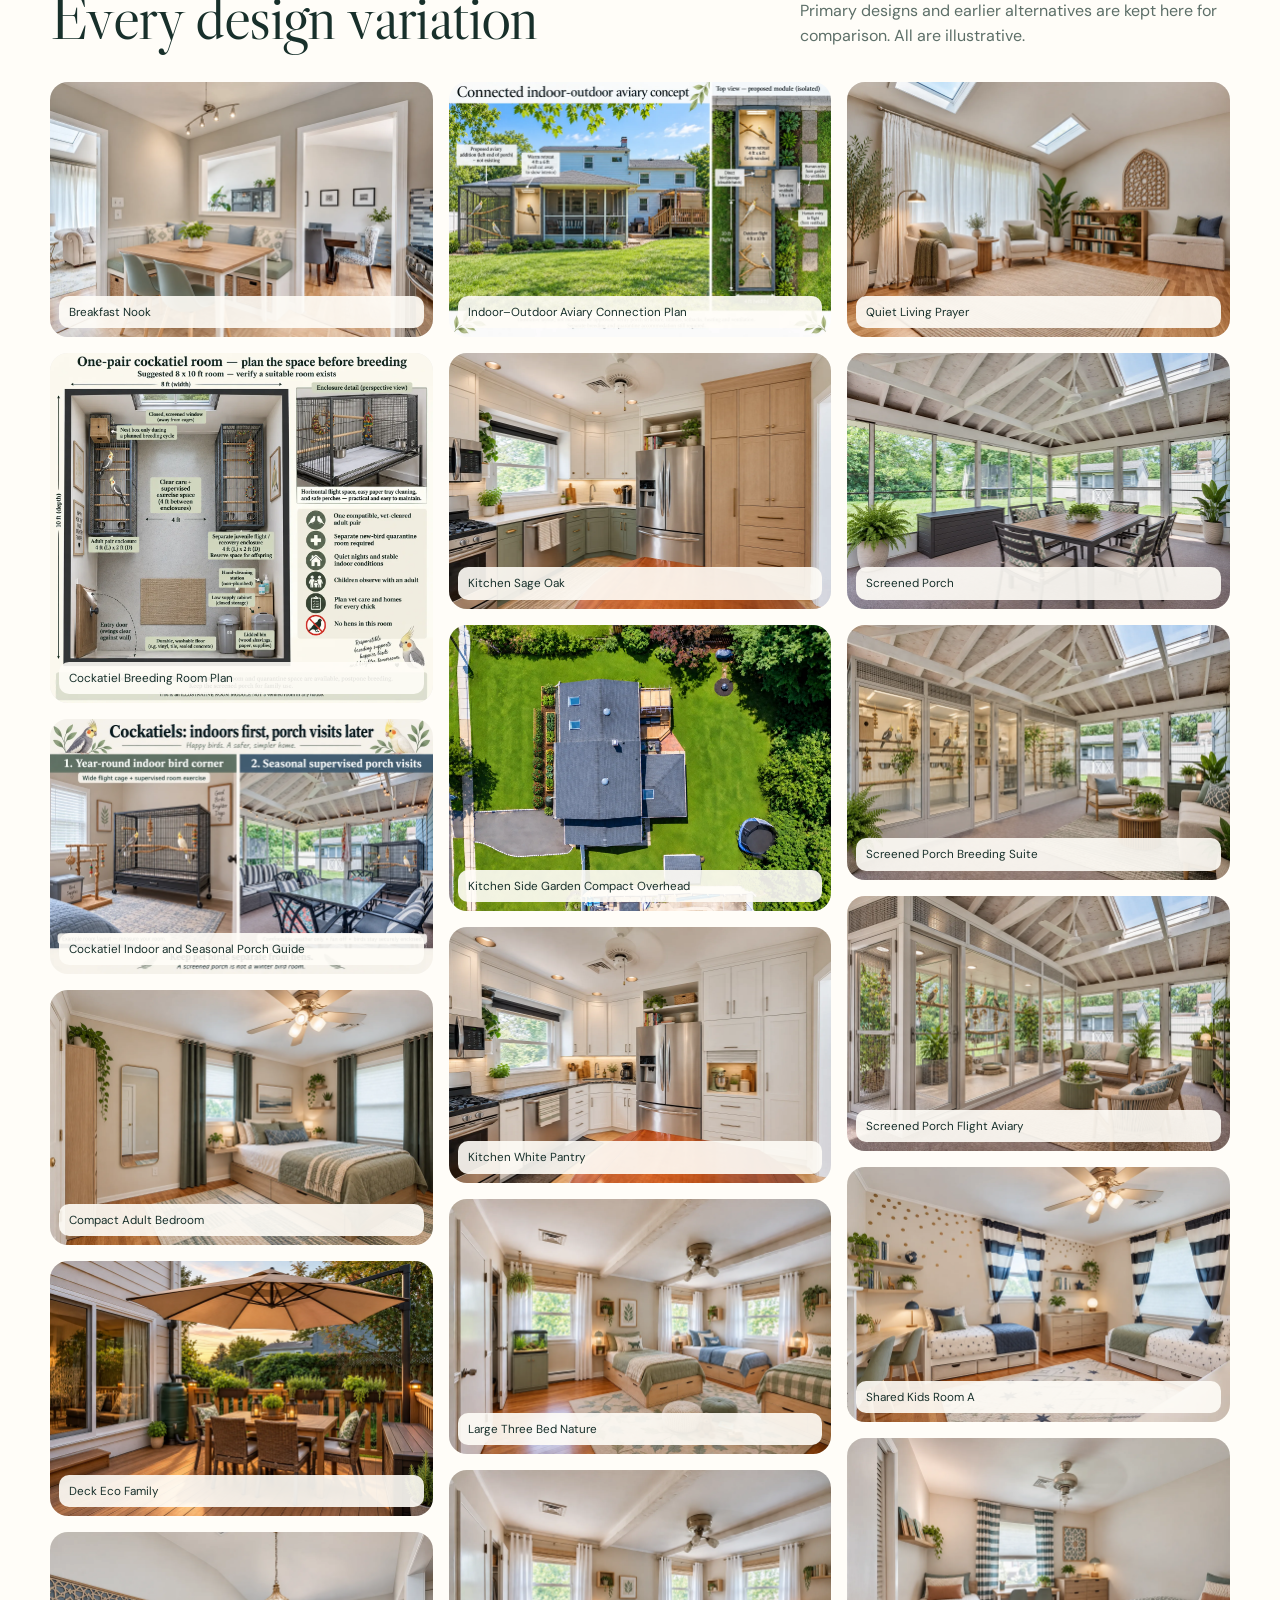
==== commit b41b82ff: "Add Photo 13 aquarium nature-corner concepts" ====
--- a/index.html
+++ b/index.html
@@ -33,8 +33,8 @@
   <main id="main">
     <section class="overview shell" aria-label="Overview">
       <div><strong>39</strong><span>original listing views</span></div>
-      <div><strong>15</strong><span>coordinated room plans</span></div>
-      <div><strong>40</strong><span>visual concept variations</span></div>
+      <div><strong>16</strong><span>coordinated room plans</span></div>
+      <div><strong>44</strong><span>visual concept variations</span></div>
       <p>Original photos are marked <b>Listing</b>. Reimagined images are marked <b>Concept</b>, so the two are always easy to distinguish.</p>
     </section>
 
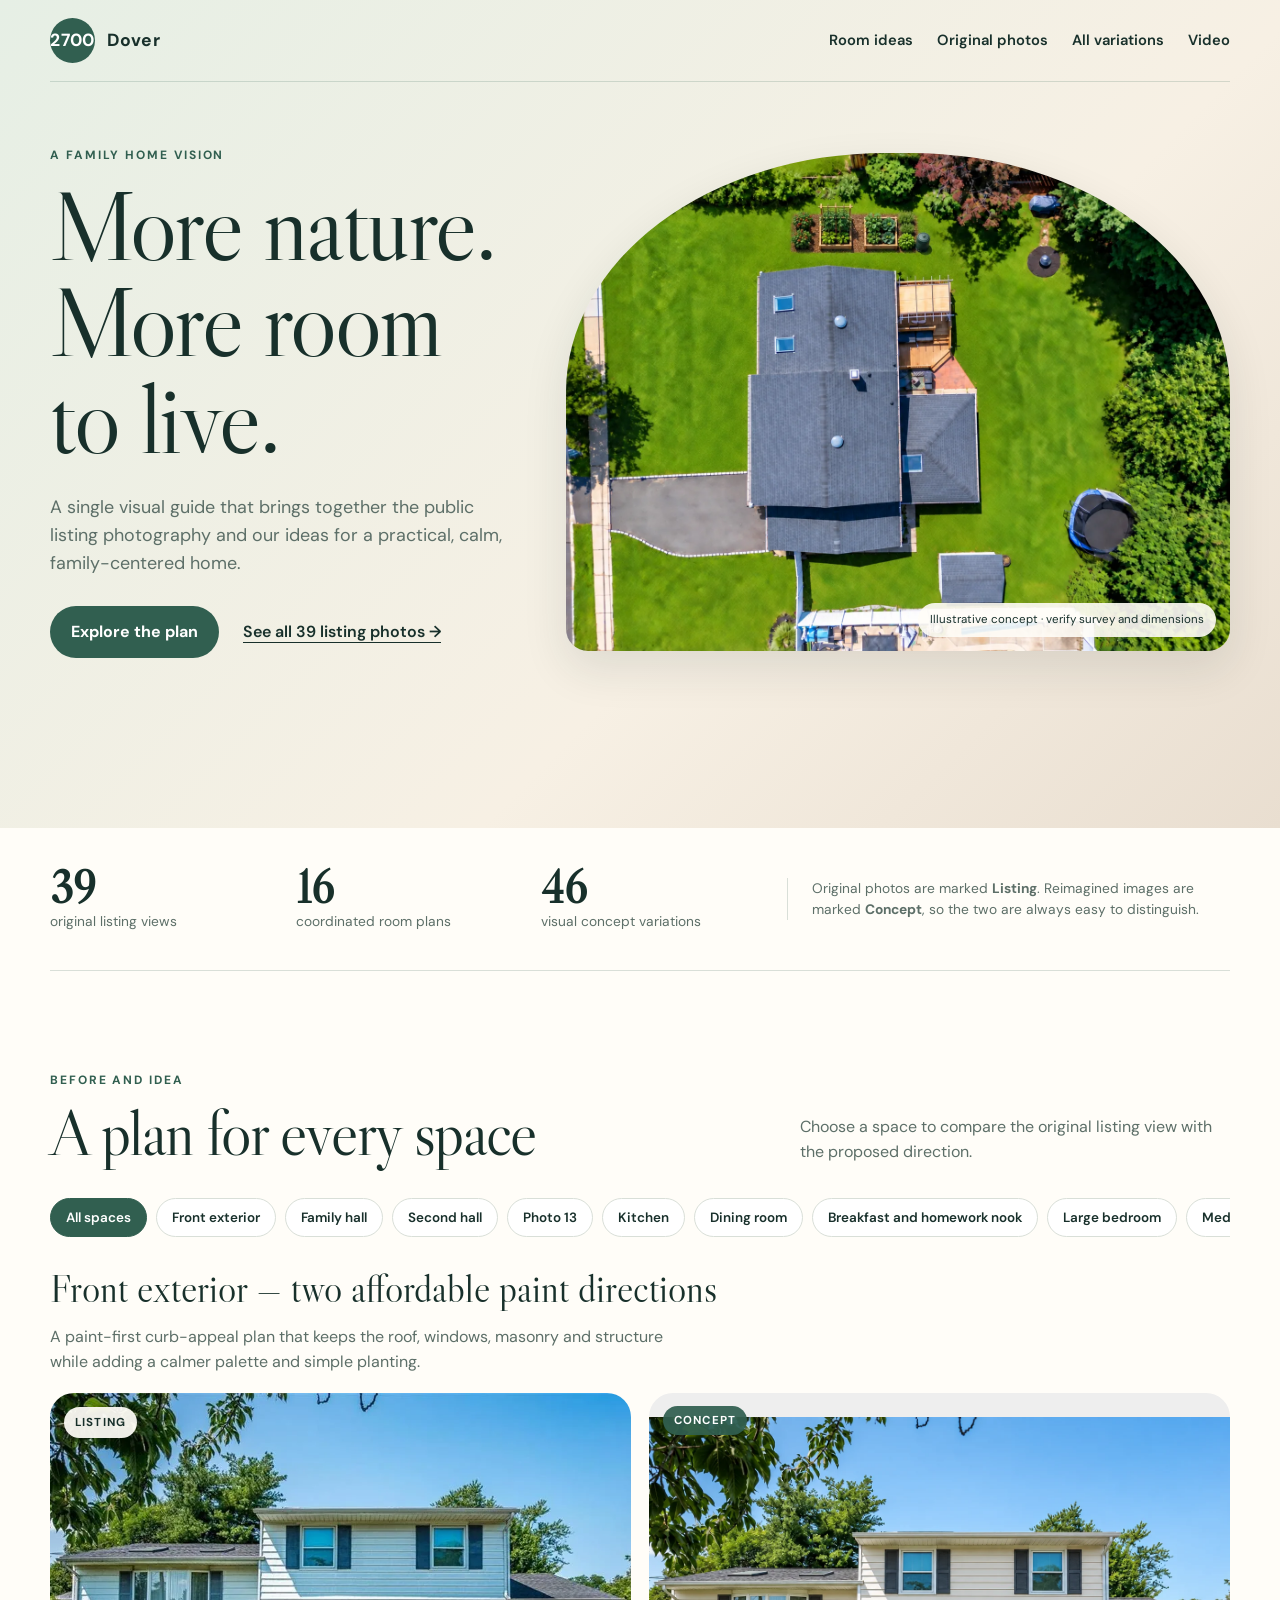
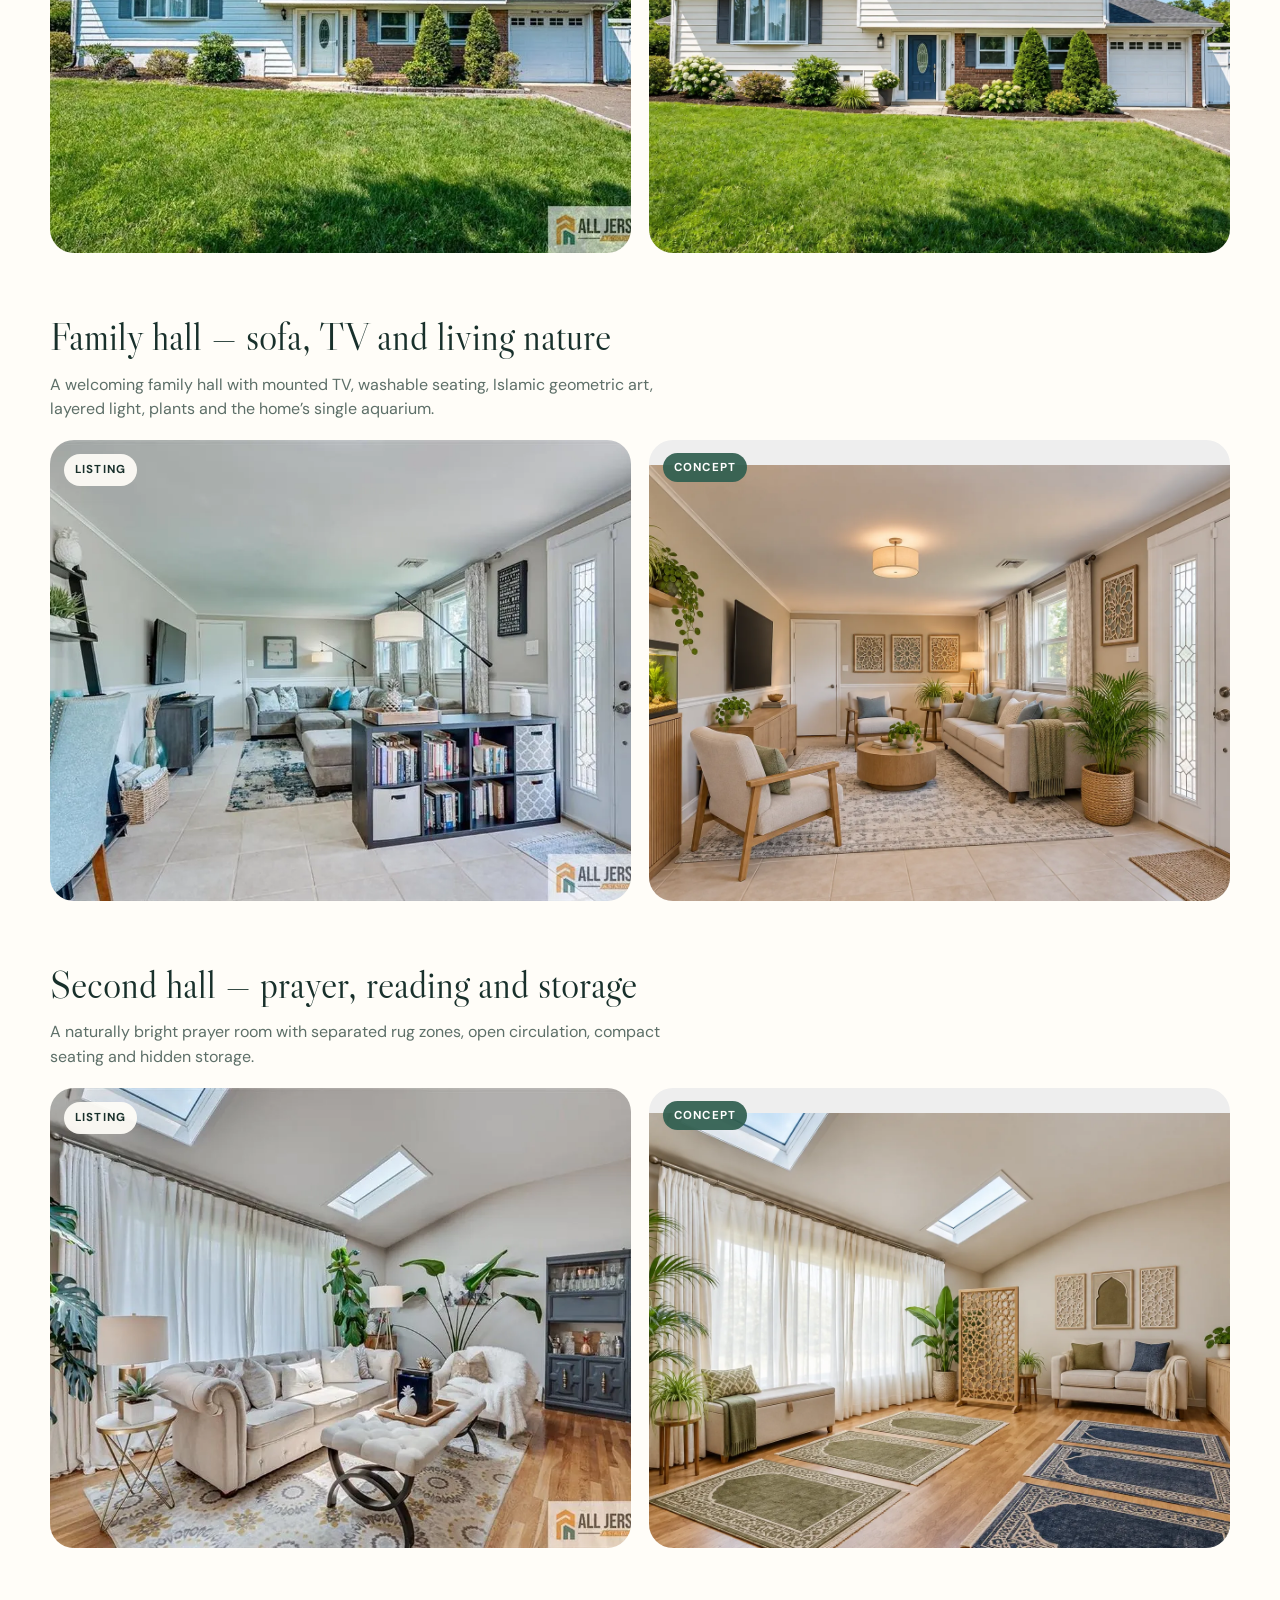
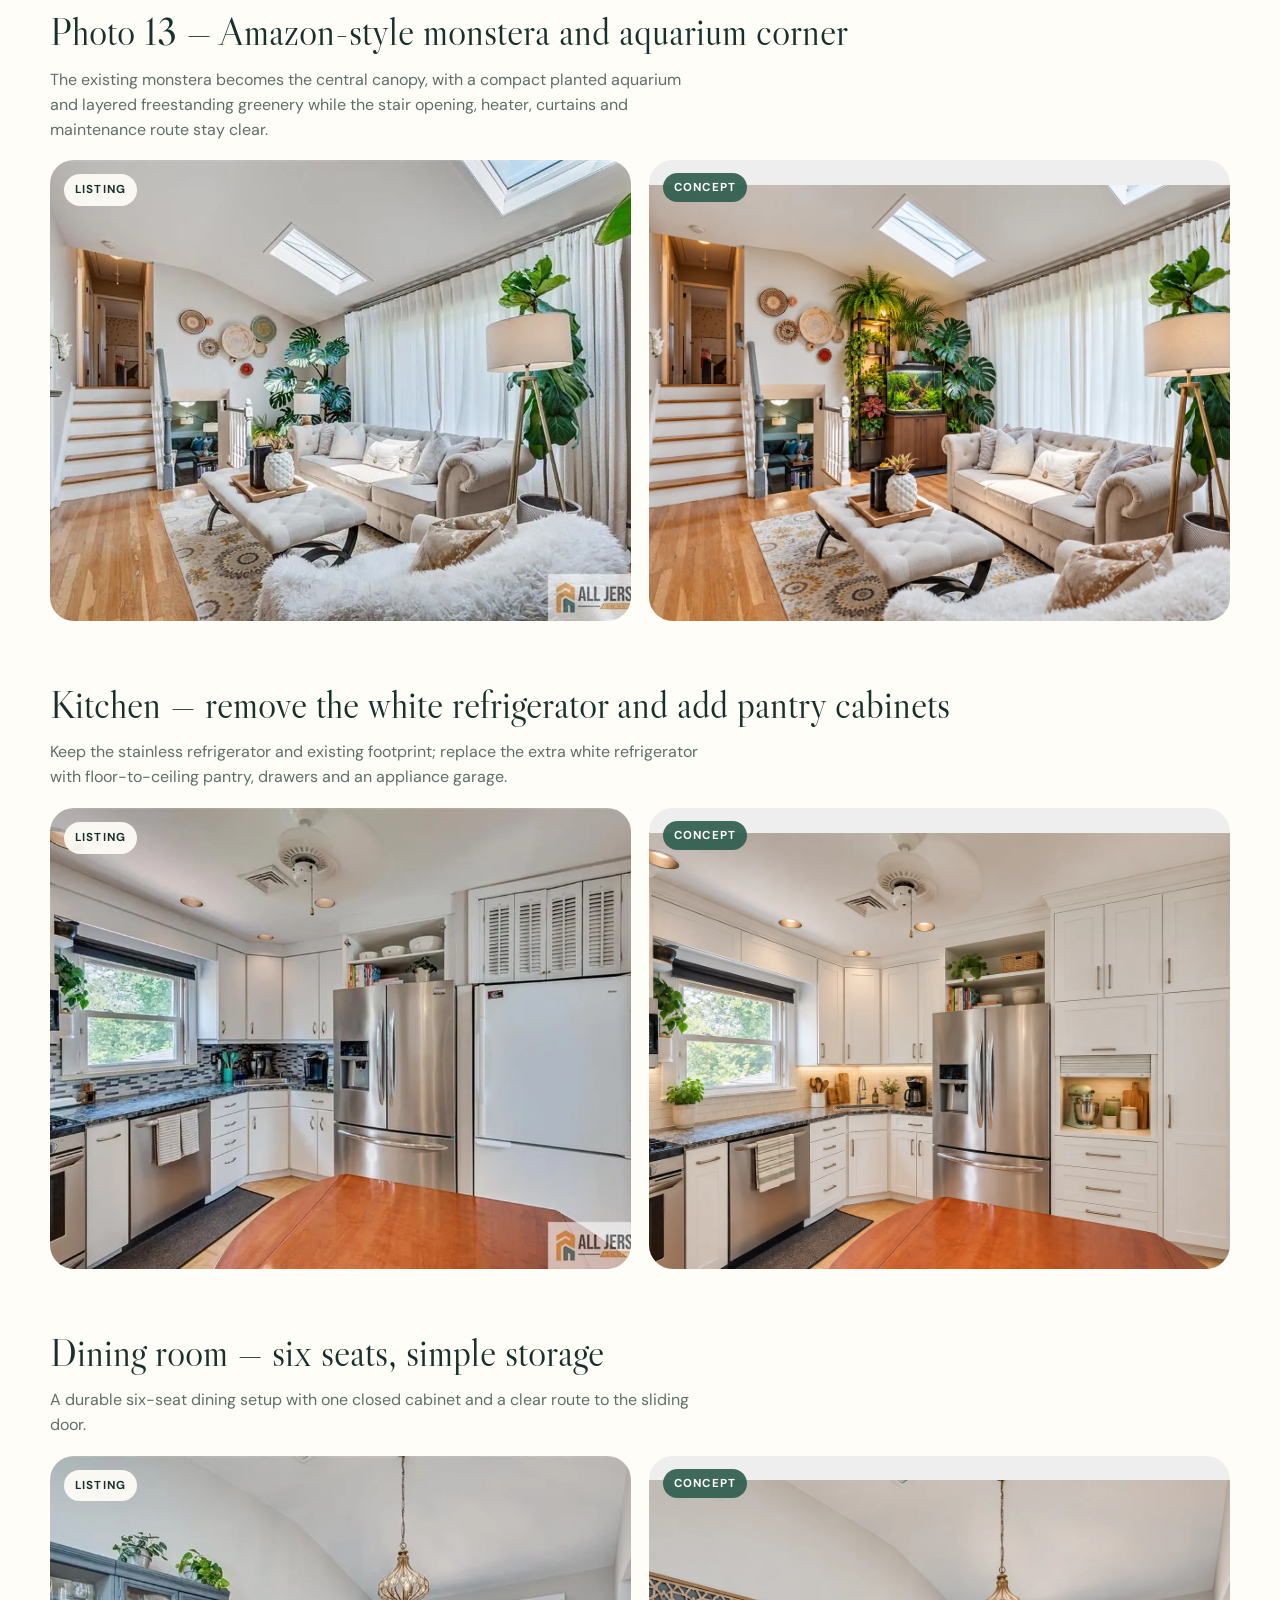
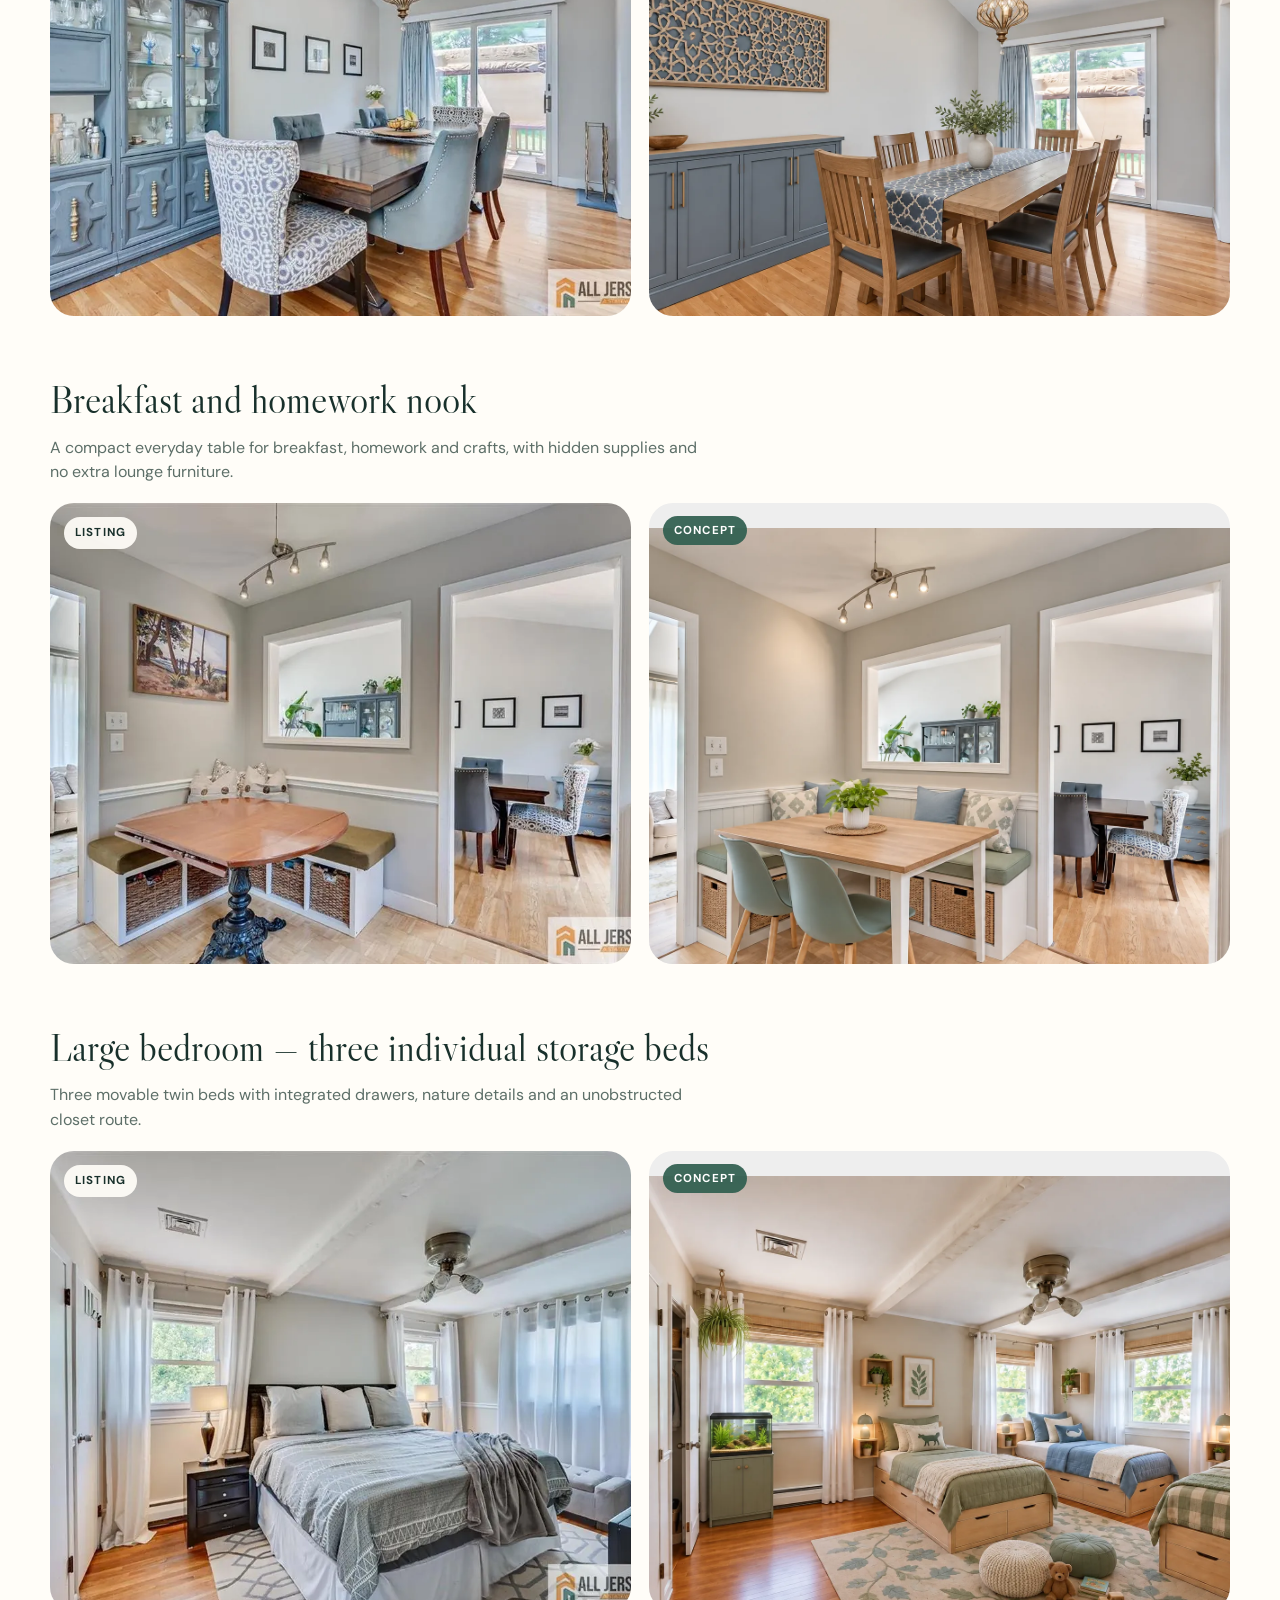
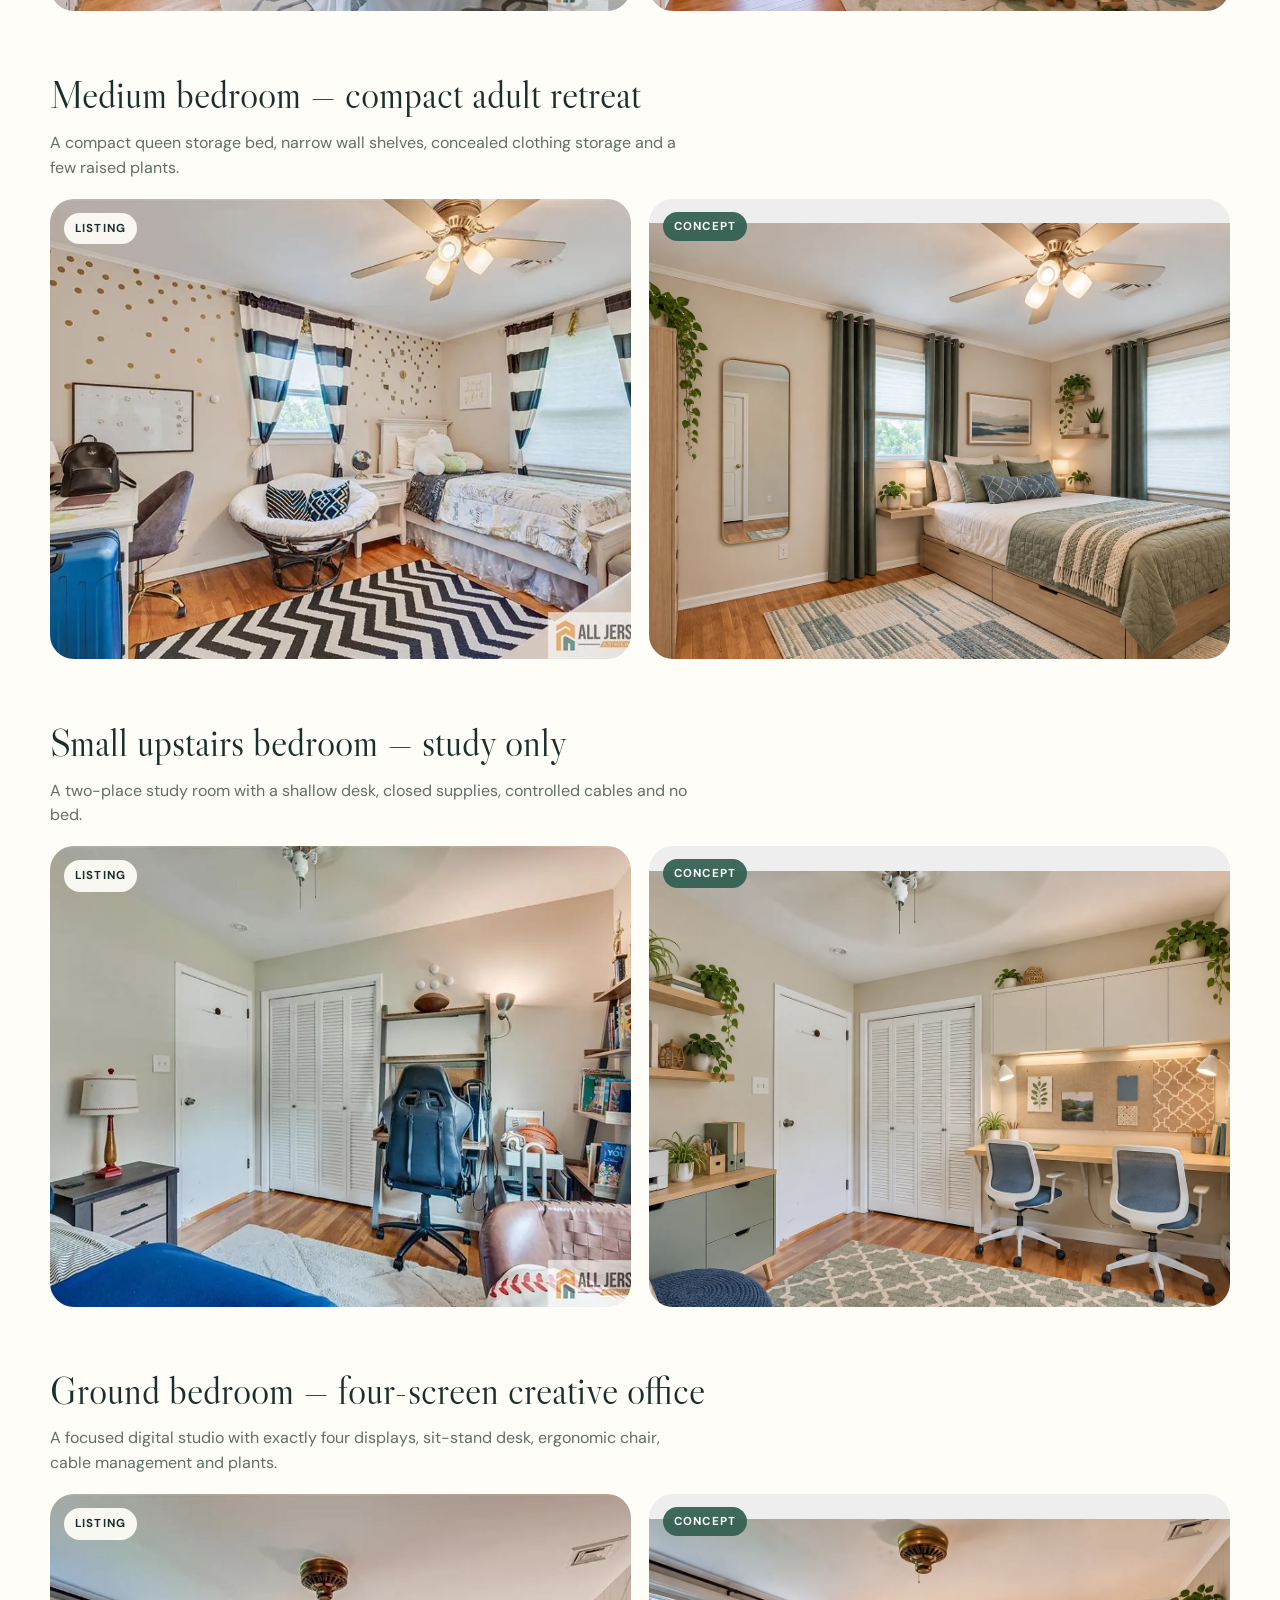
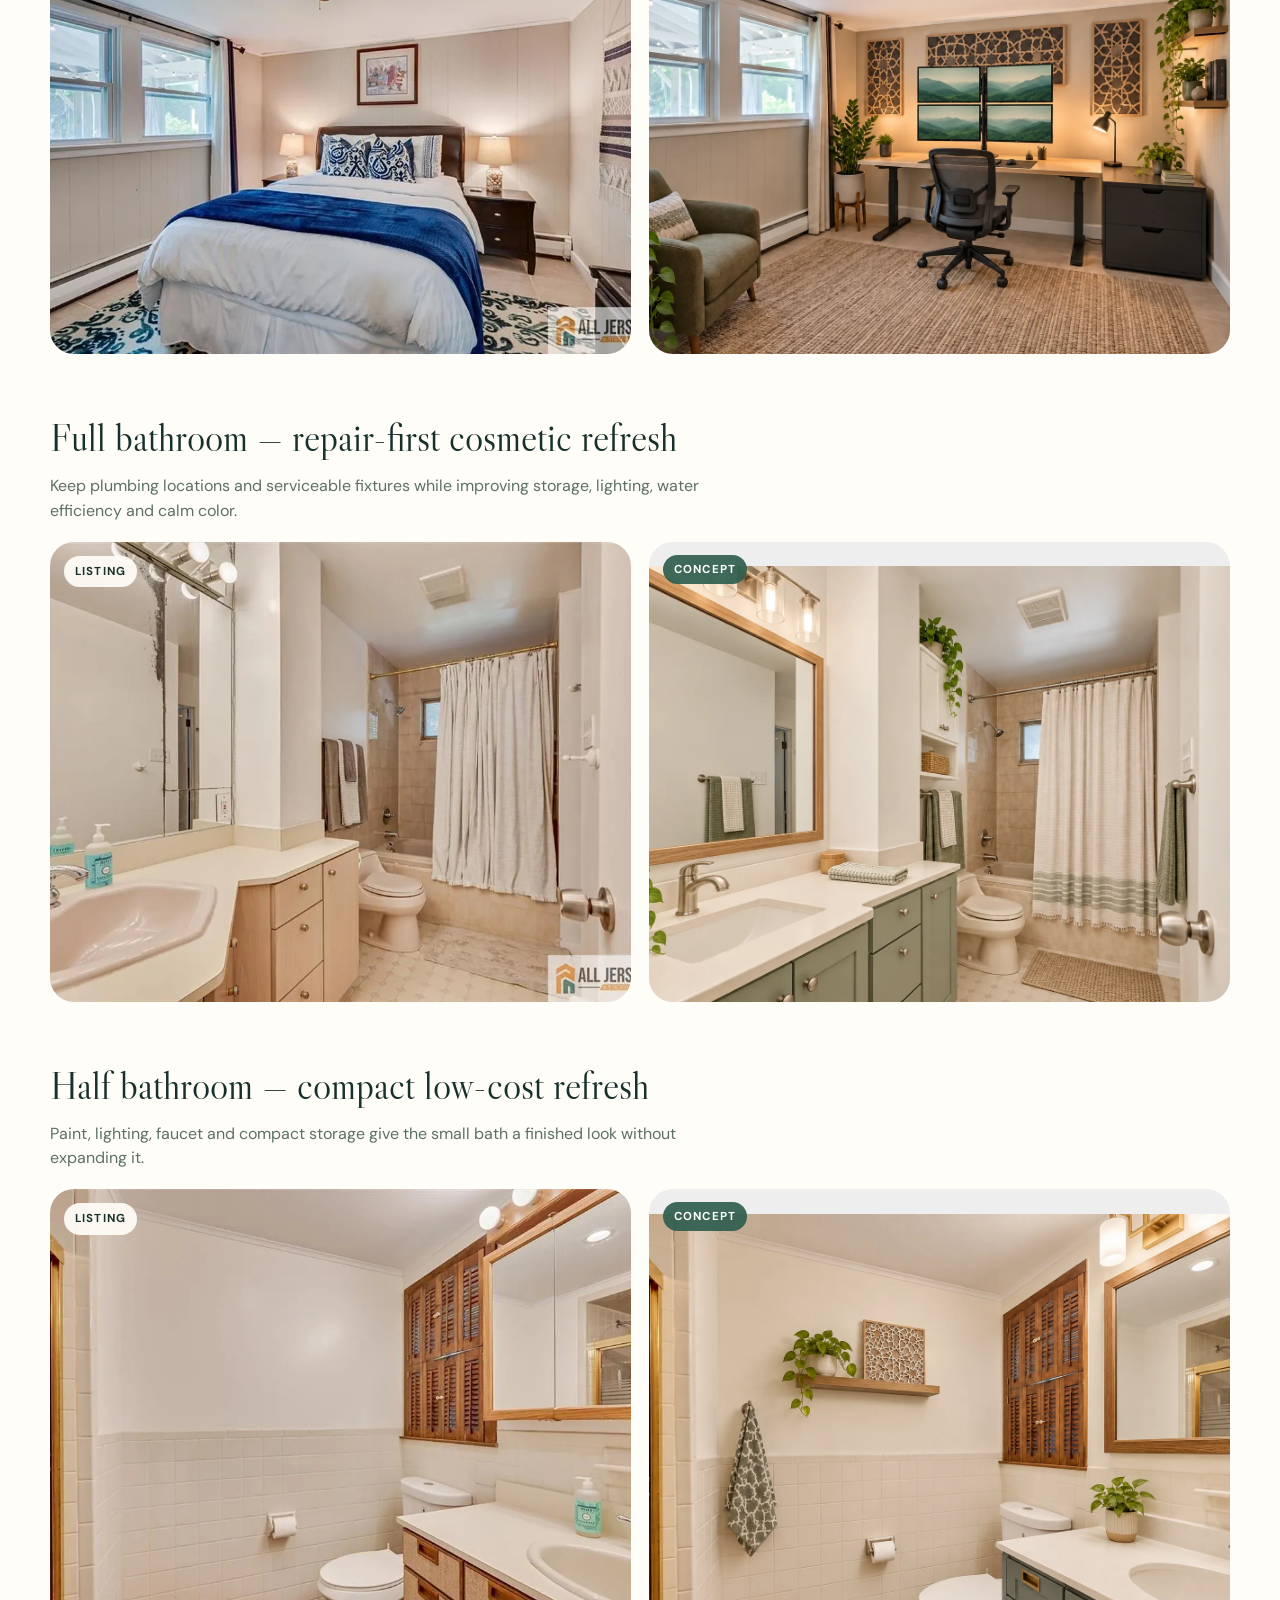
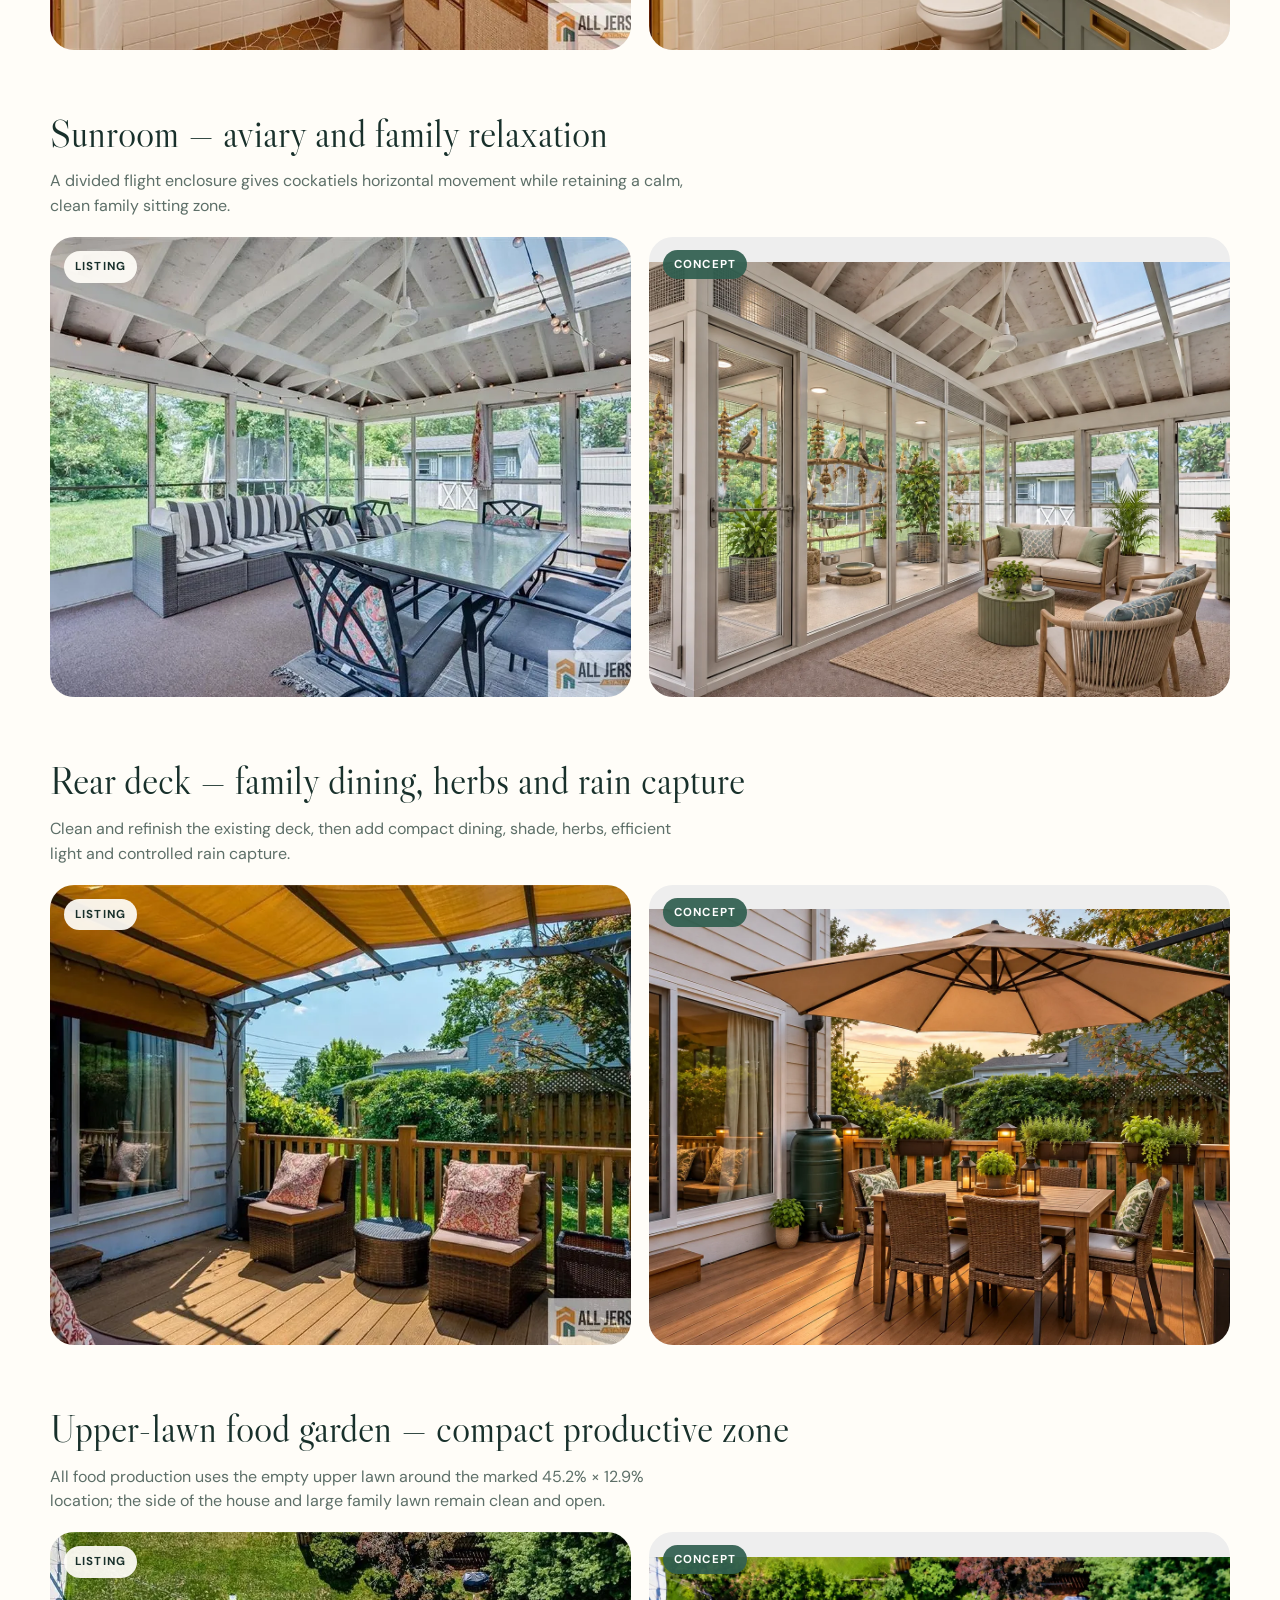
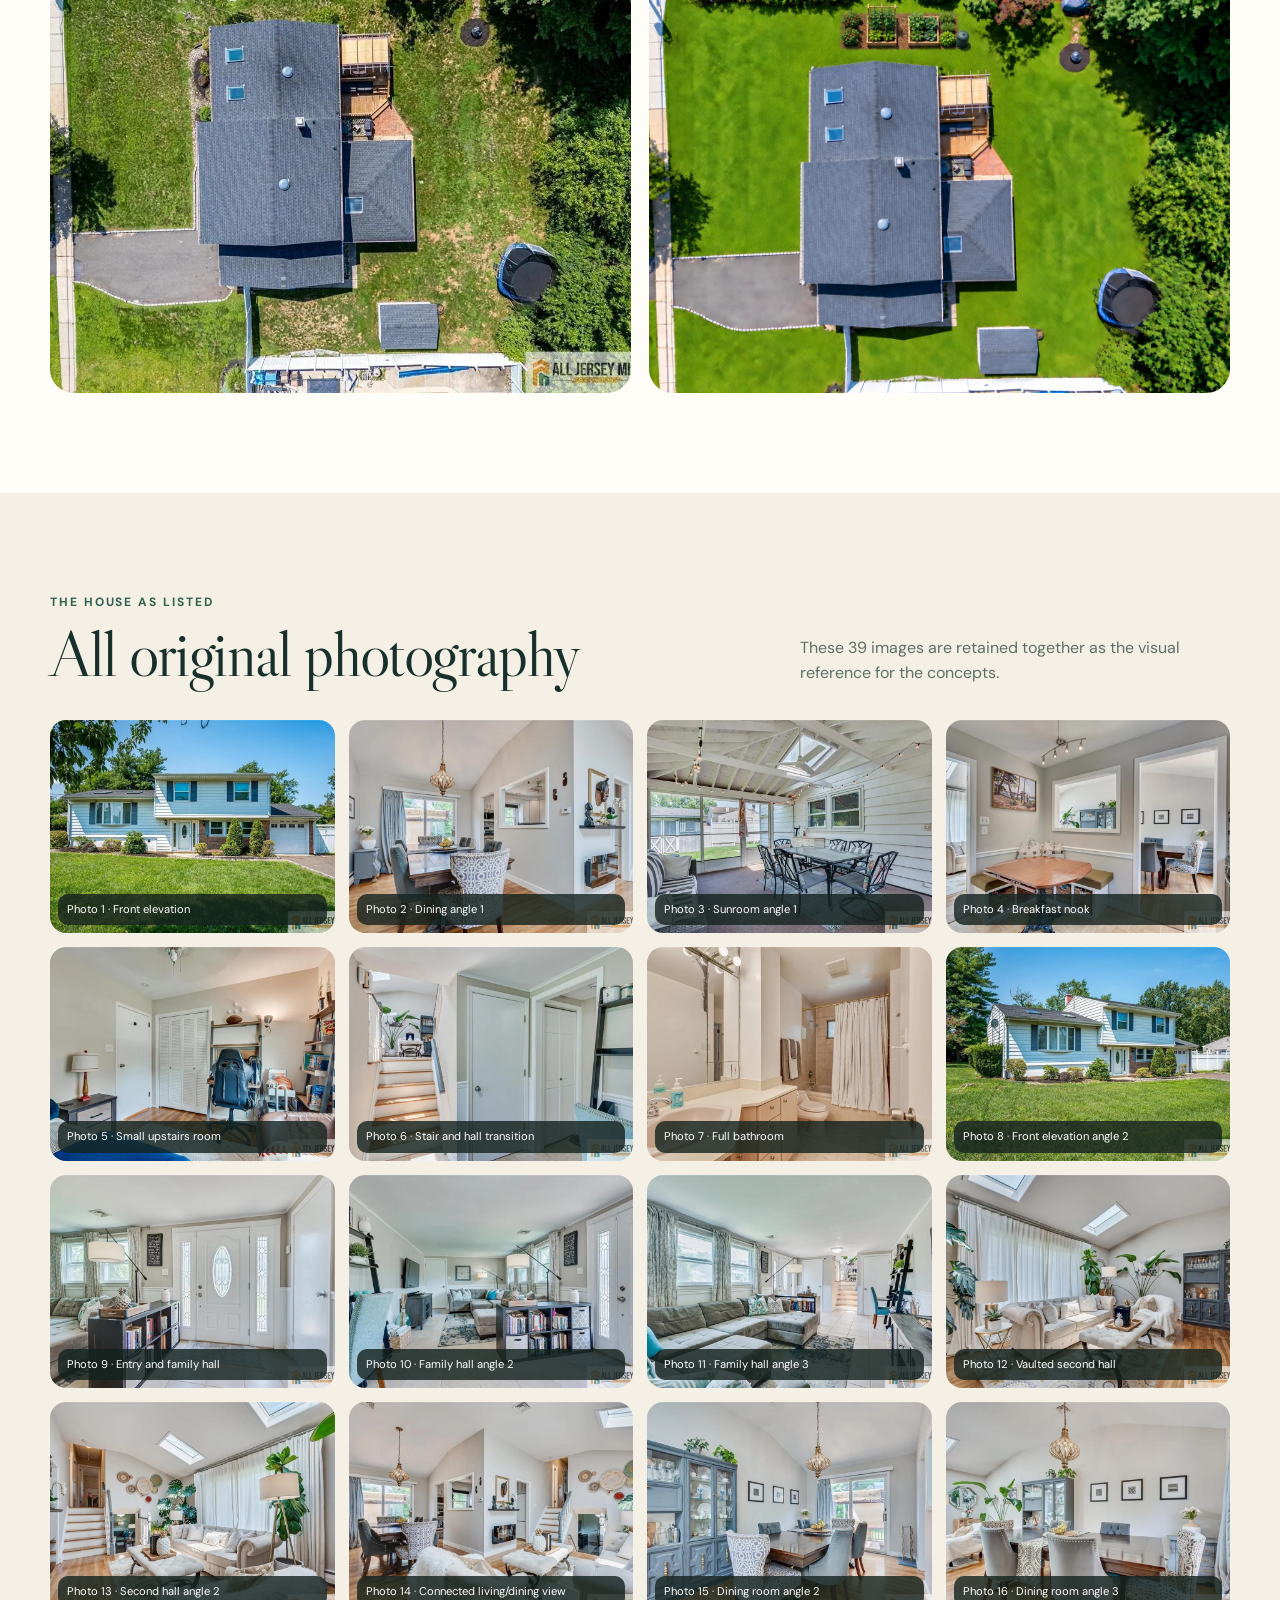
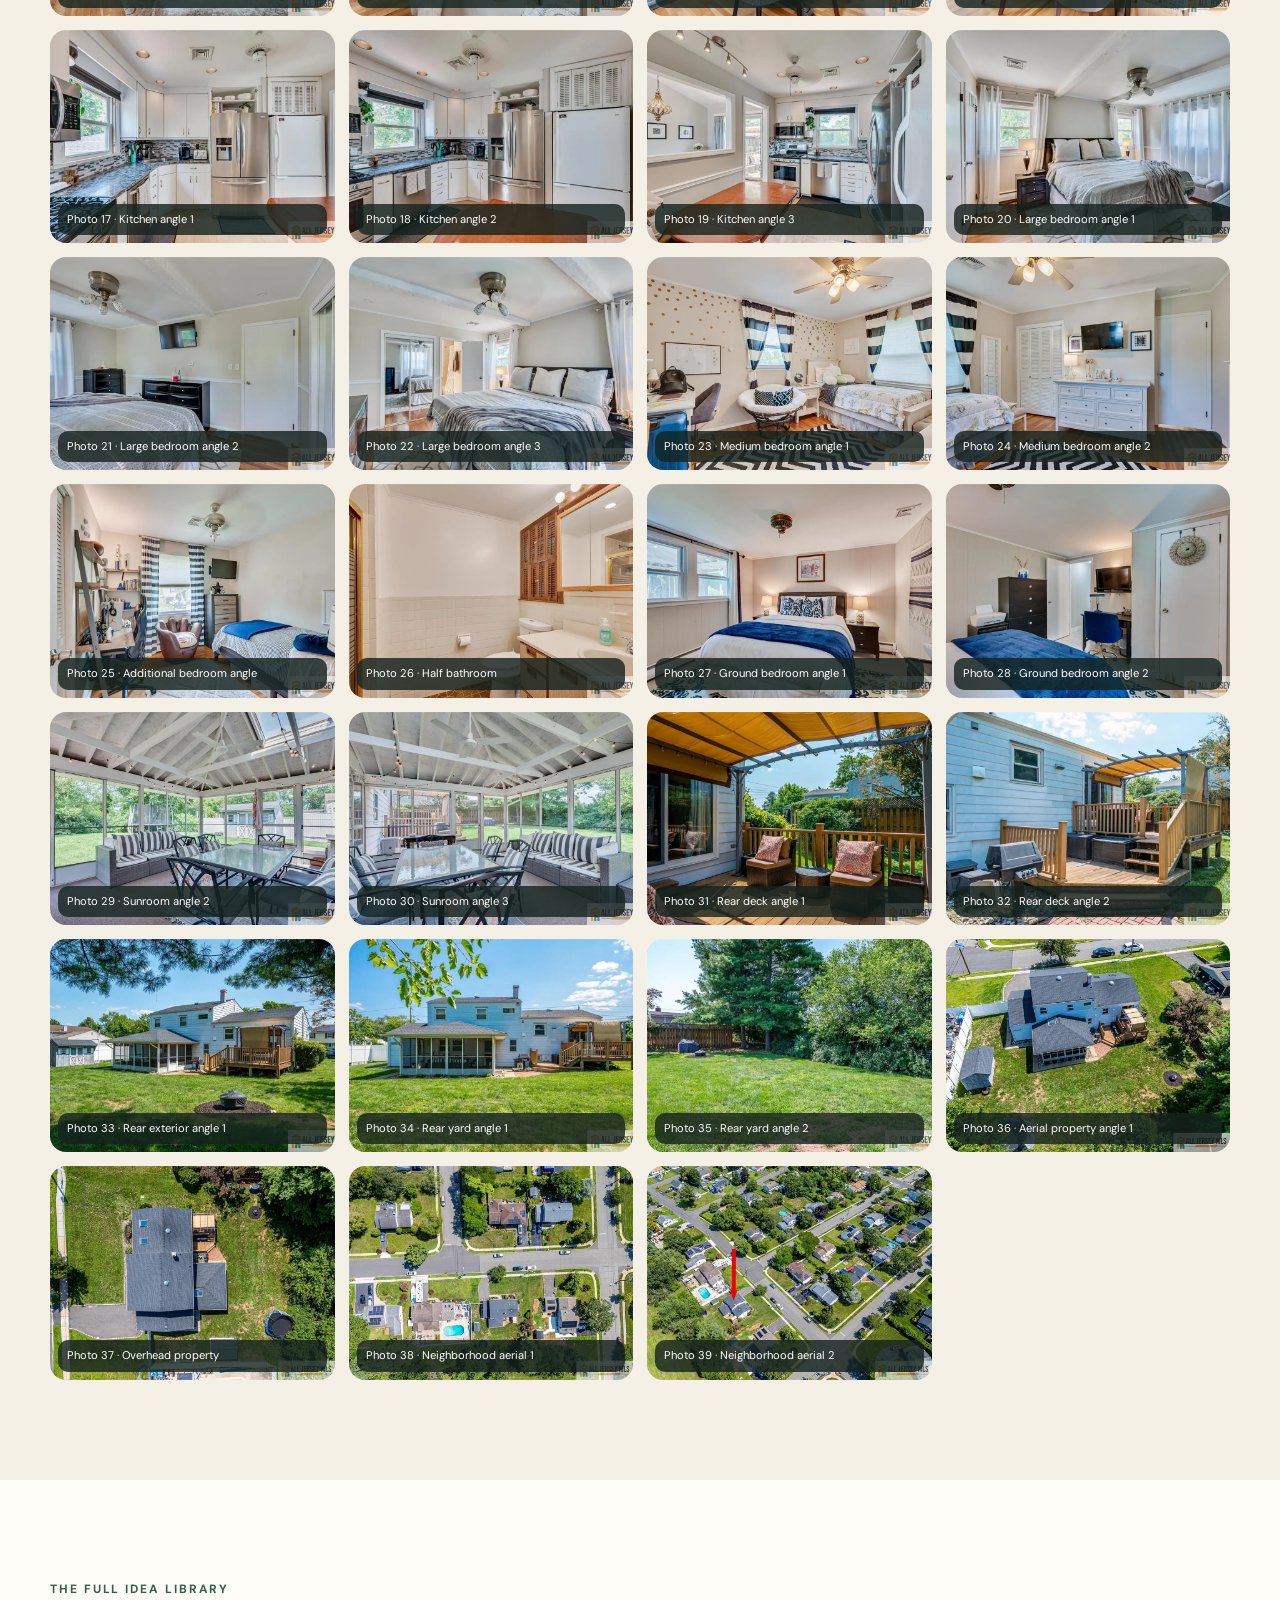
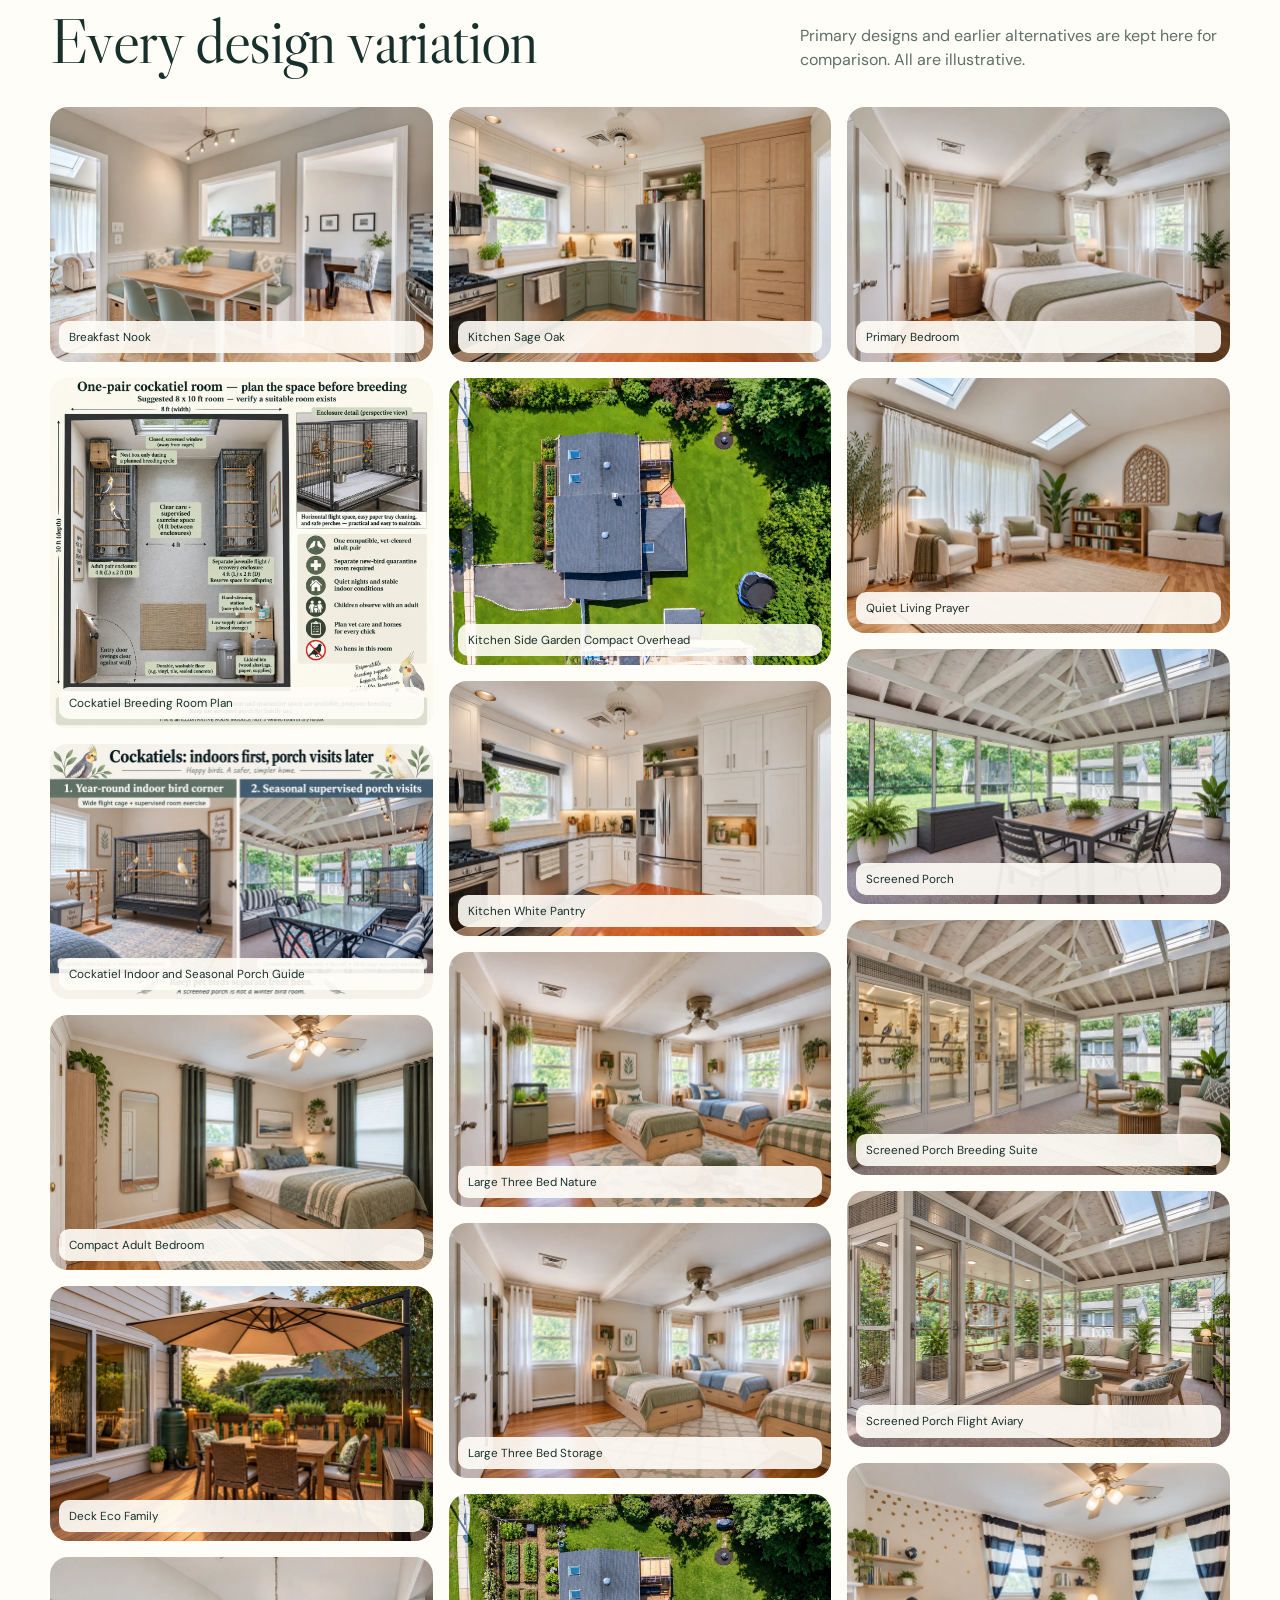
==== commit e73ae13c: "Add Amazon monstera aquarium corner concepts" ====
--- a/index.html
+++ b/index.html
@@ -34,7 +34,7 @@
     <section class="overview shell" aria-label="Overview">
       <div><strong>39</strong><span>original listing views</span></div>
       <div><strong>16</strong><span>coordinated room plans</span></div>
-      <div><strong>44</strong><span>visual concept variations</span></div>
+      <div><strong>46</strong><span>visual concept variations</span></div>
       <p>Original photos are marked <b>Listing</b>. Reimagined images are marked <b>Concept</b>, so the two are always easy to distinguish.</p>
     </section>
 
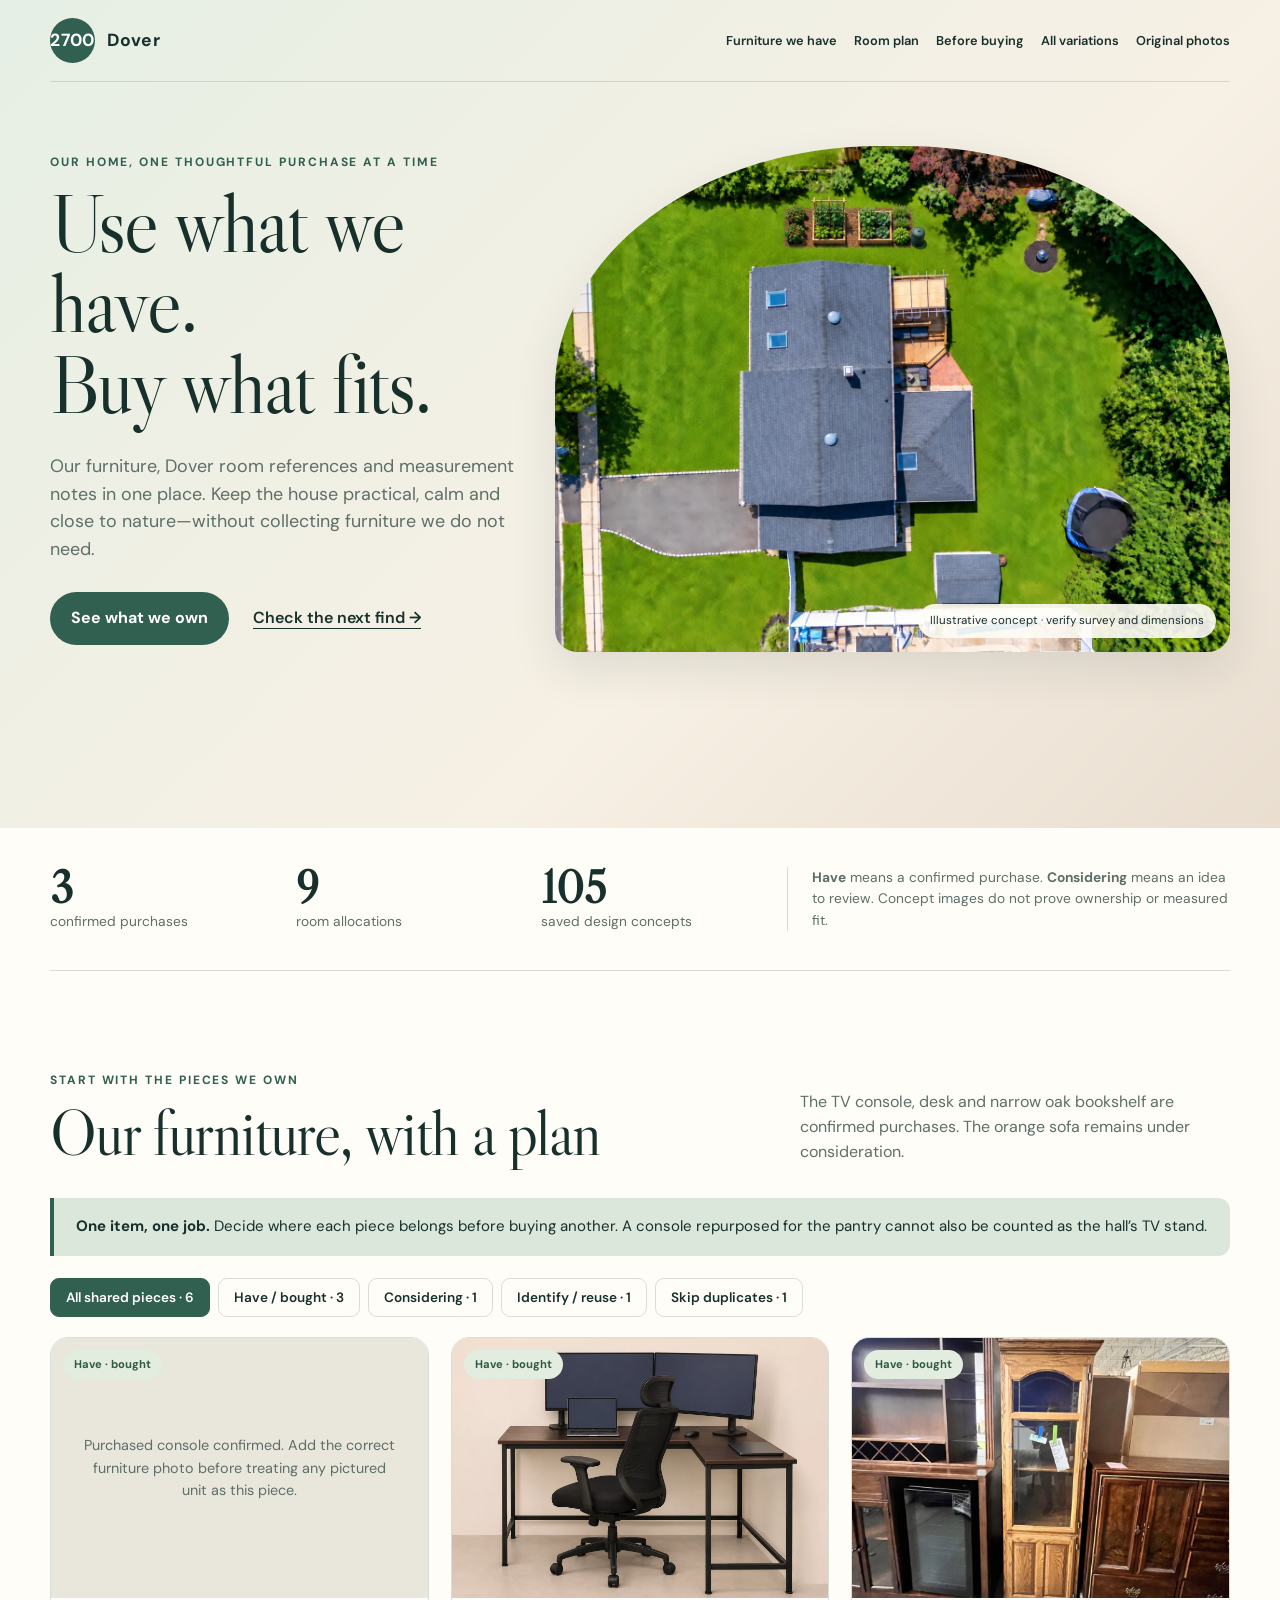
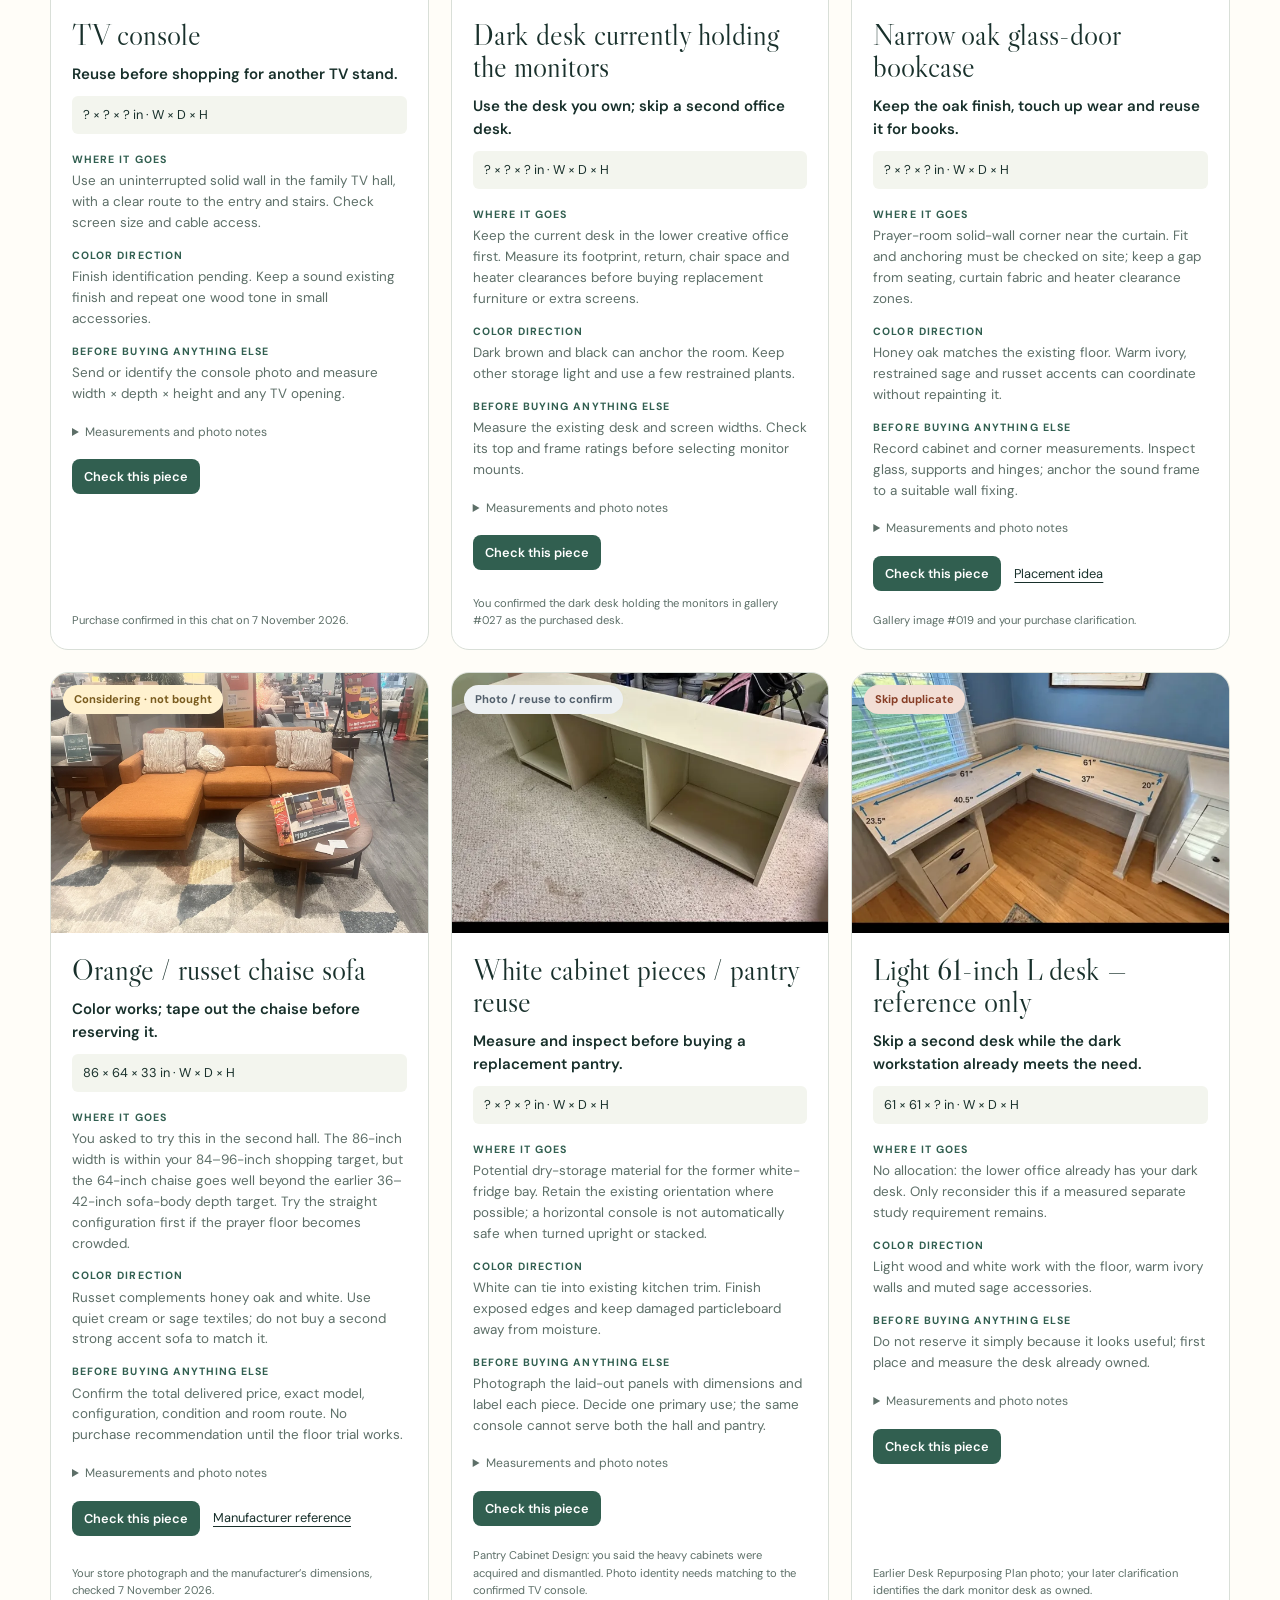
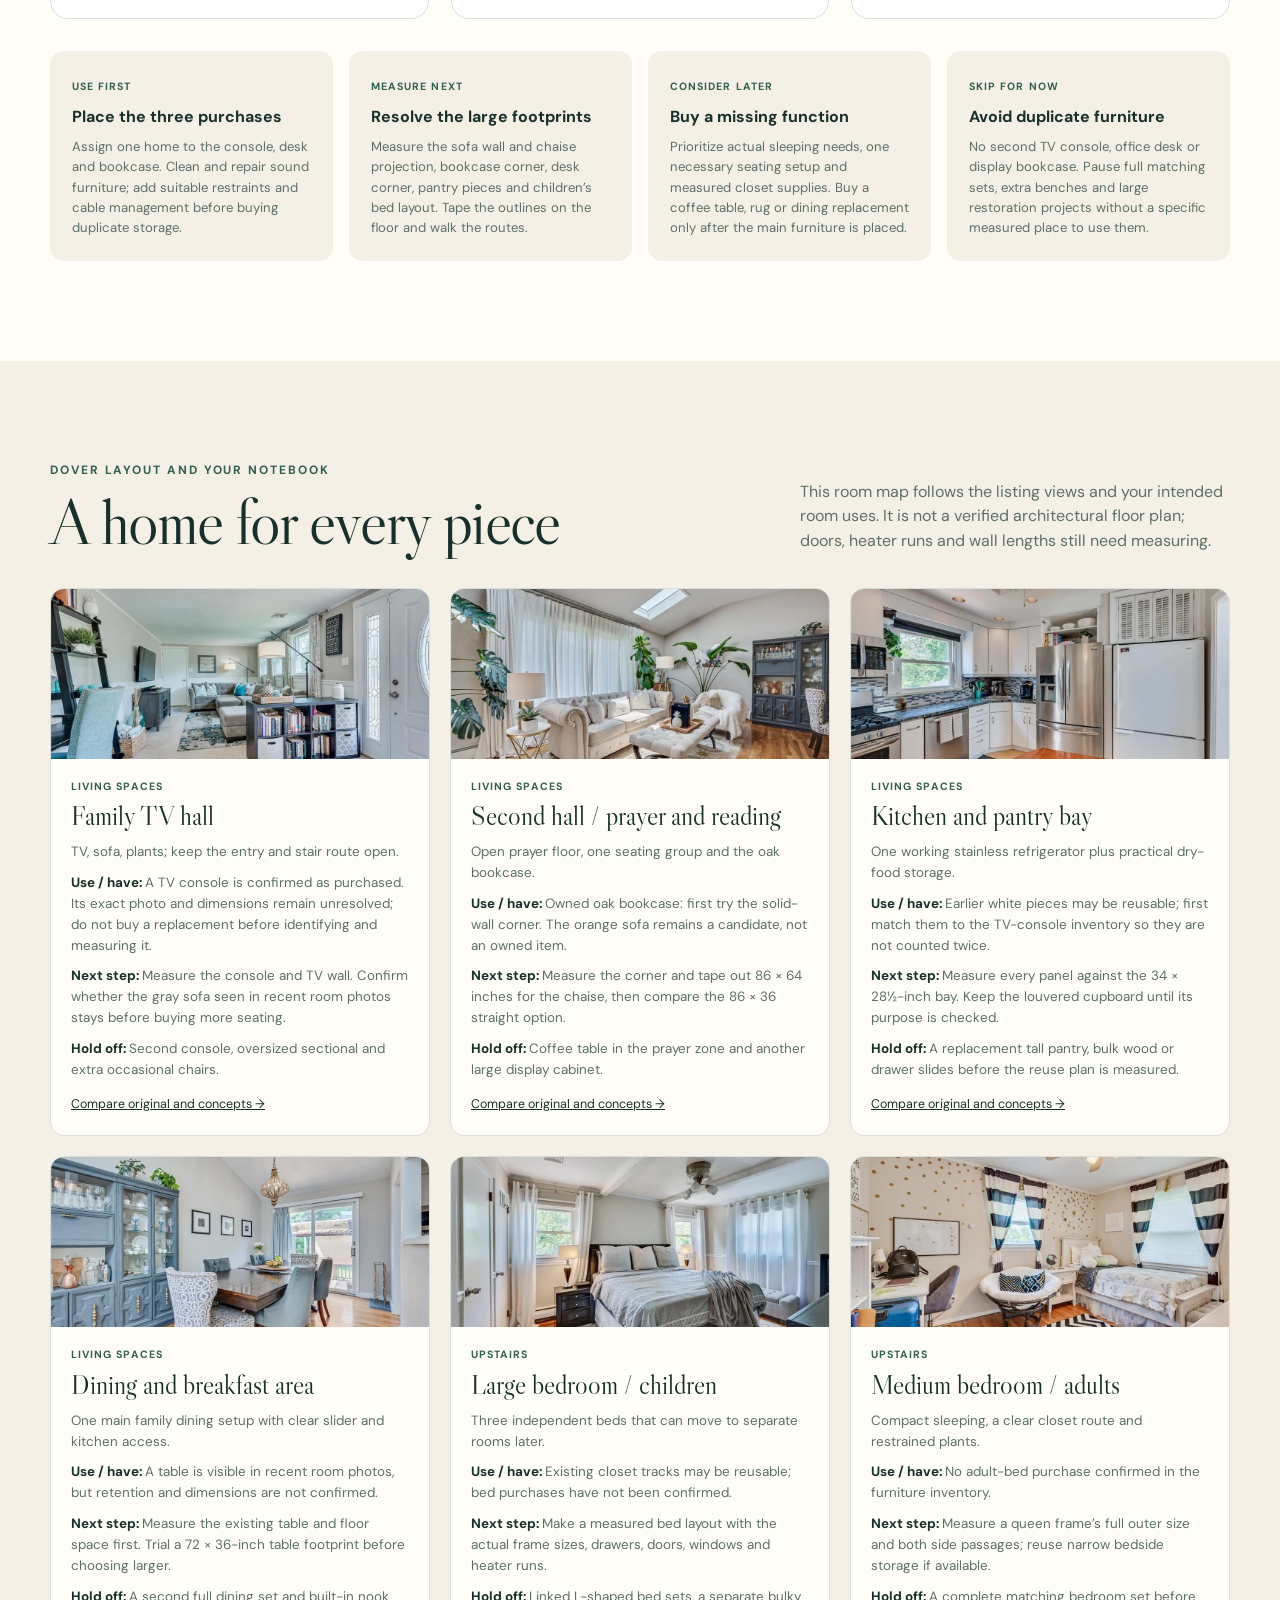
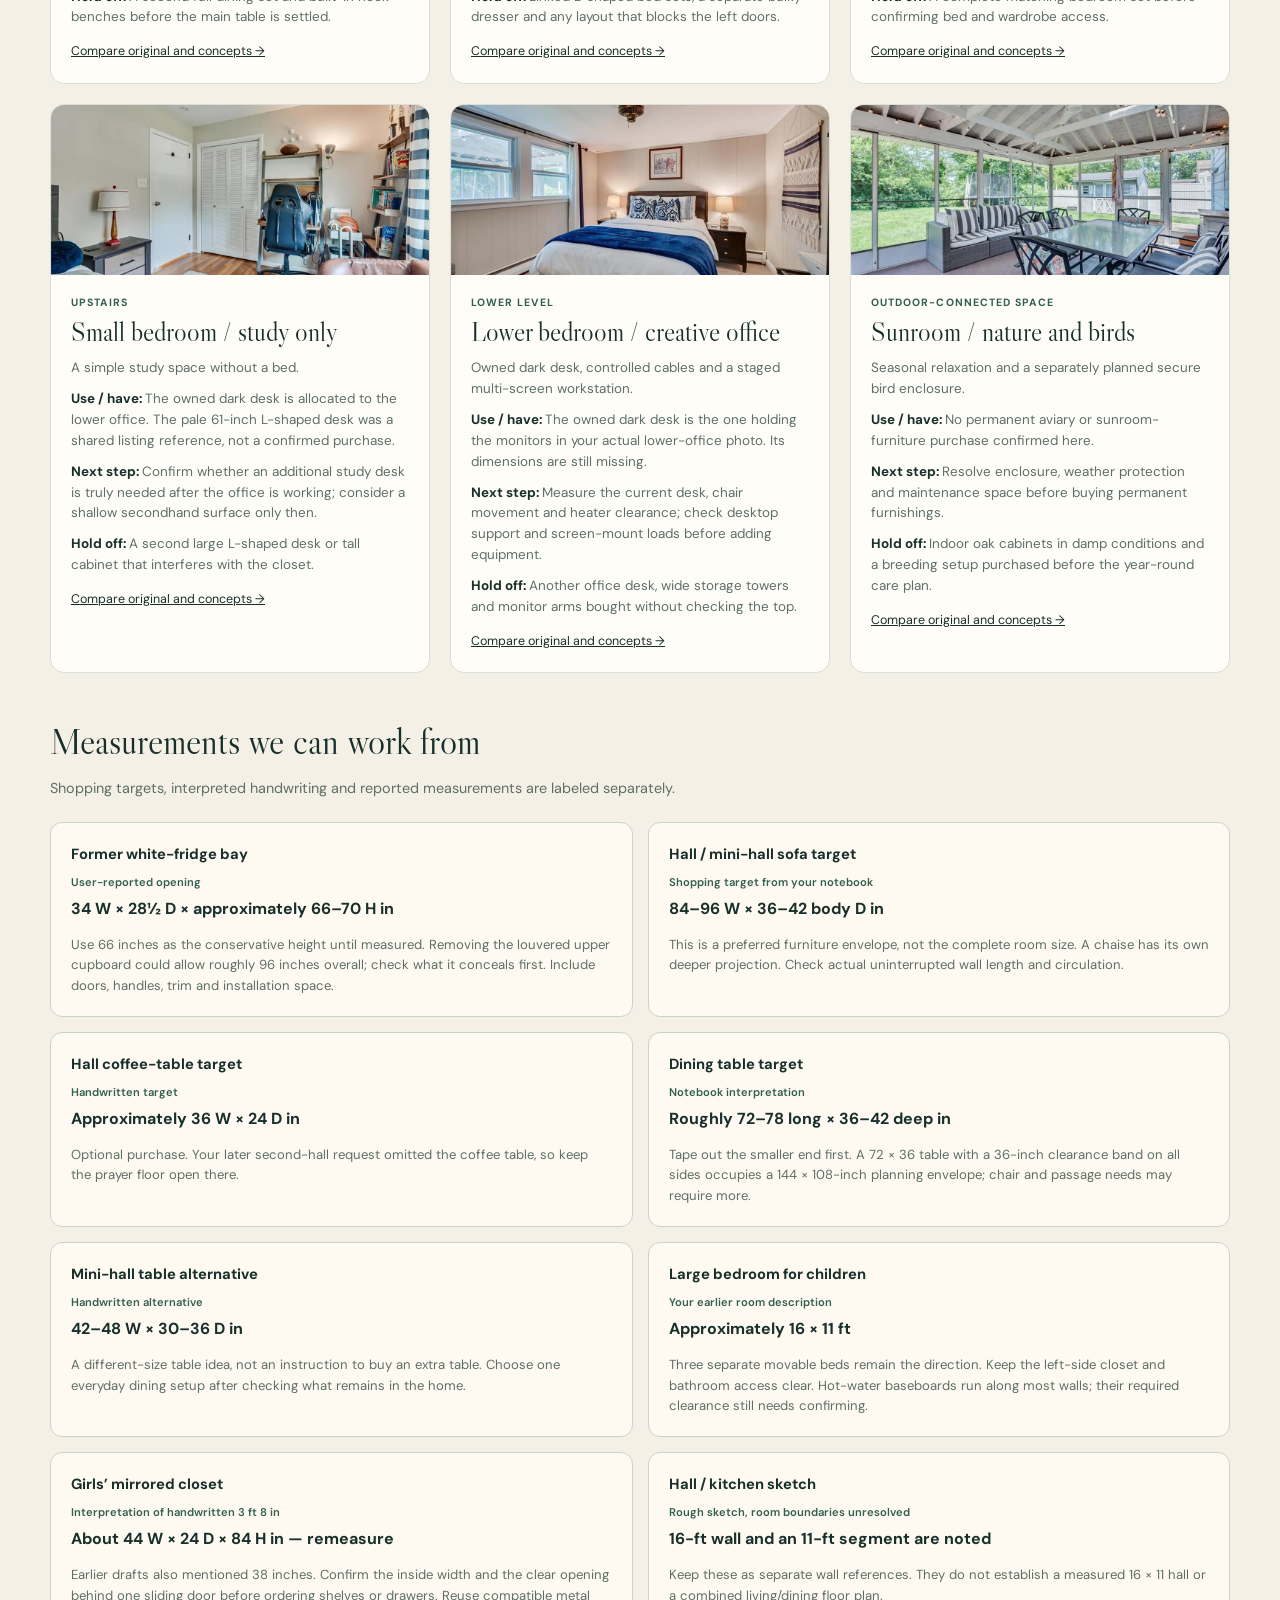
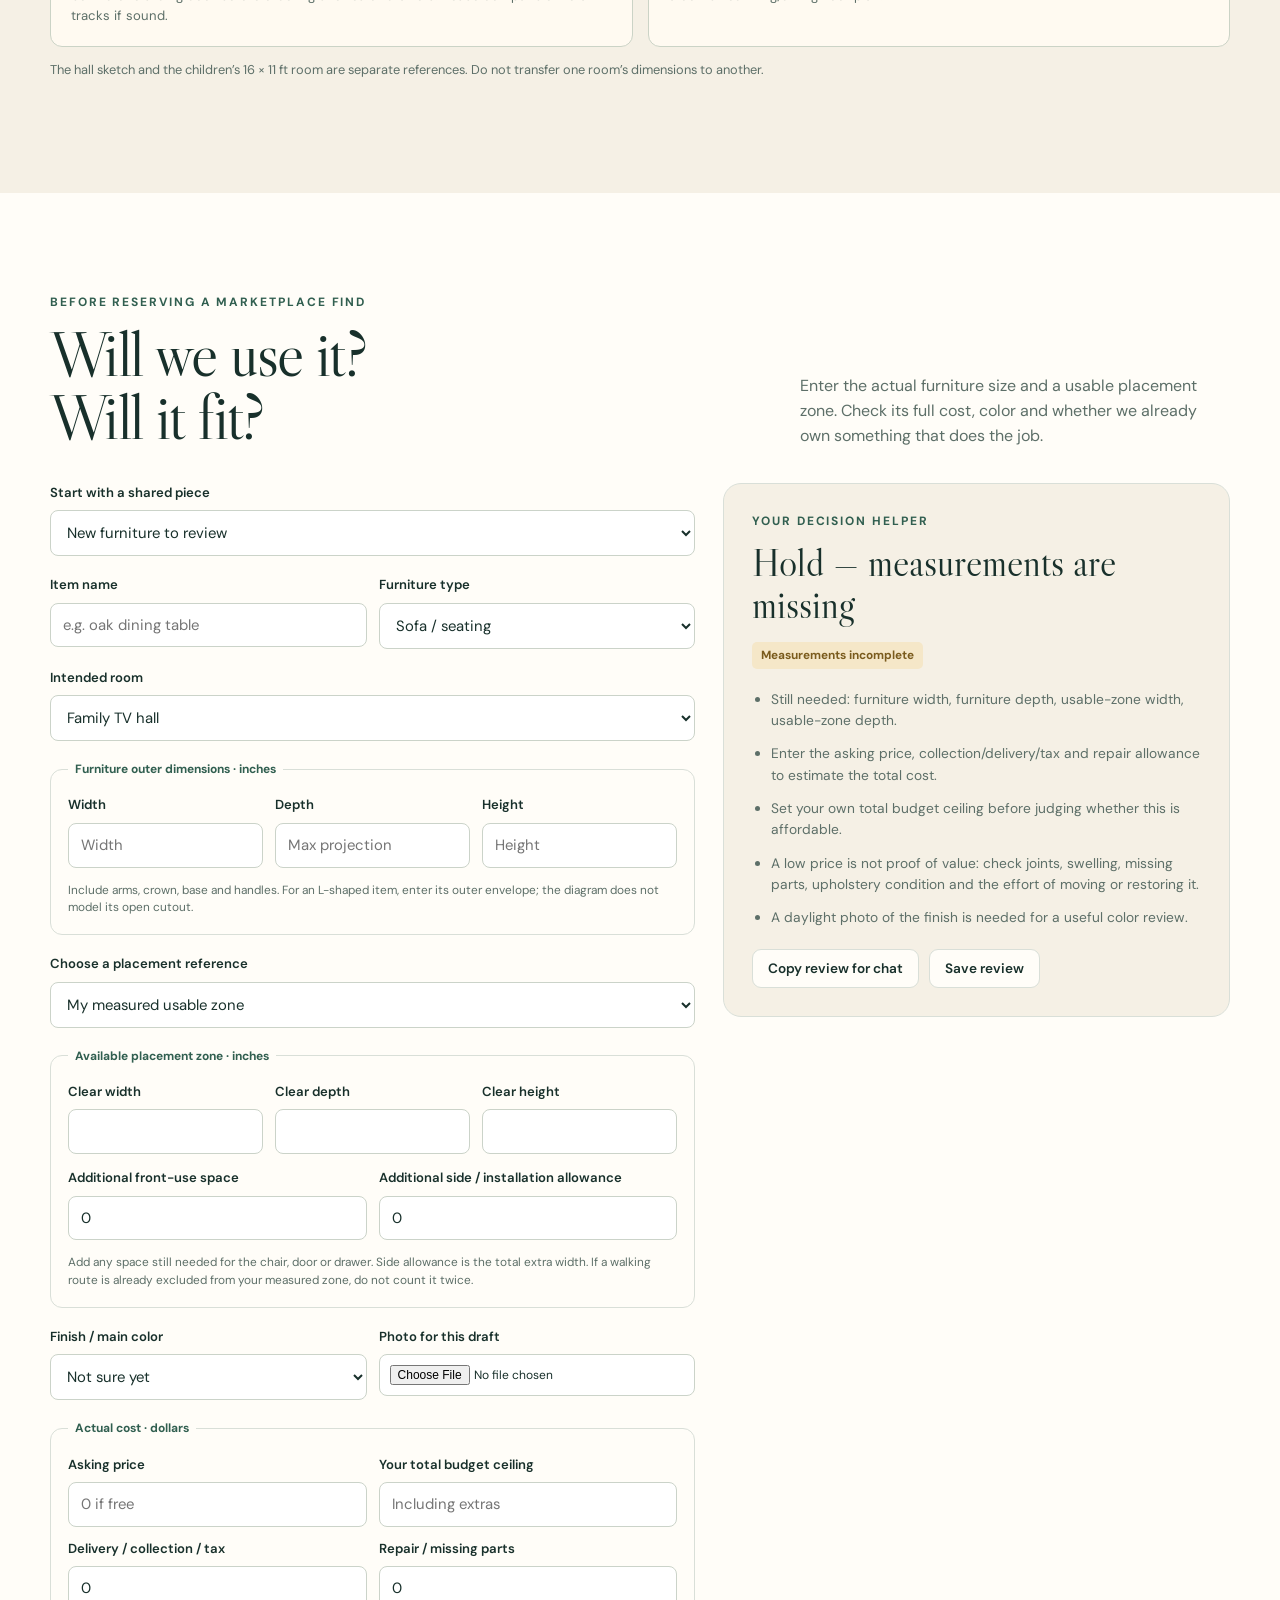
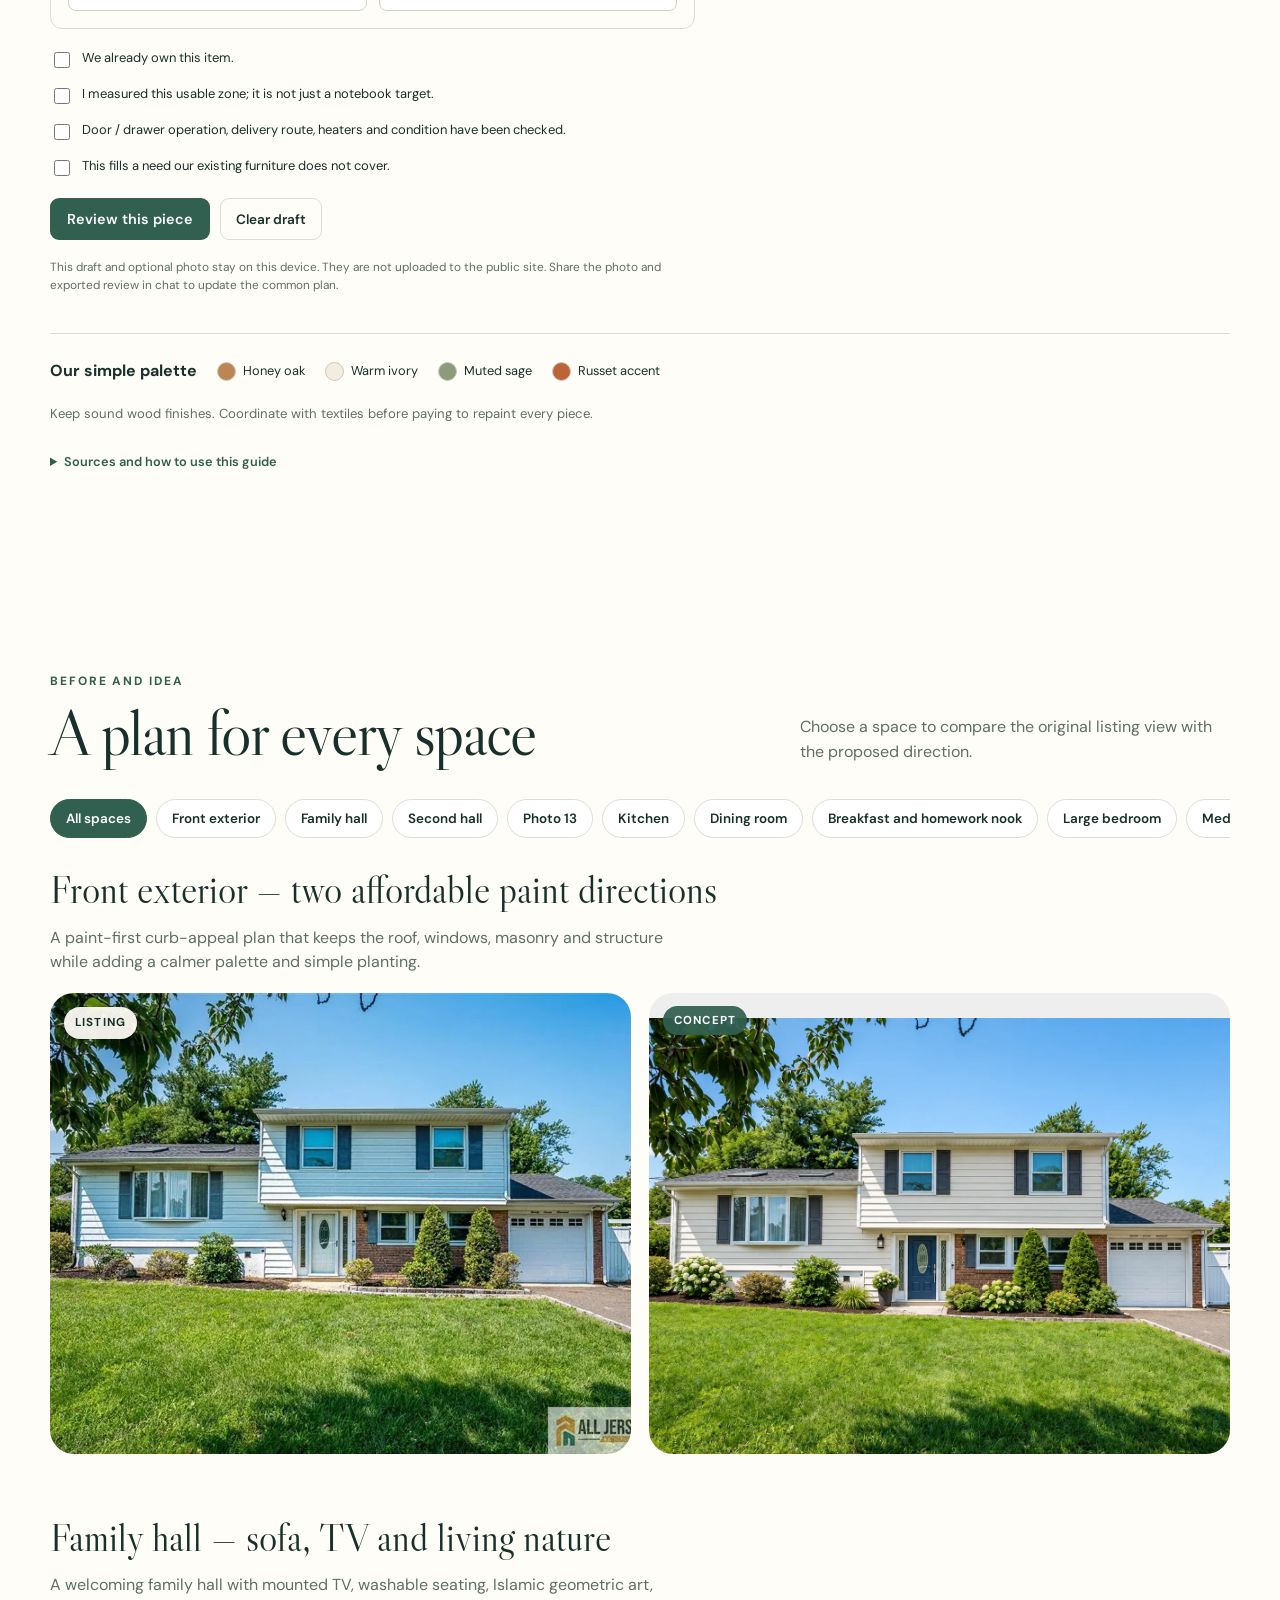
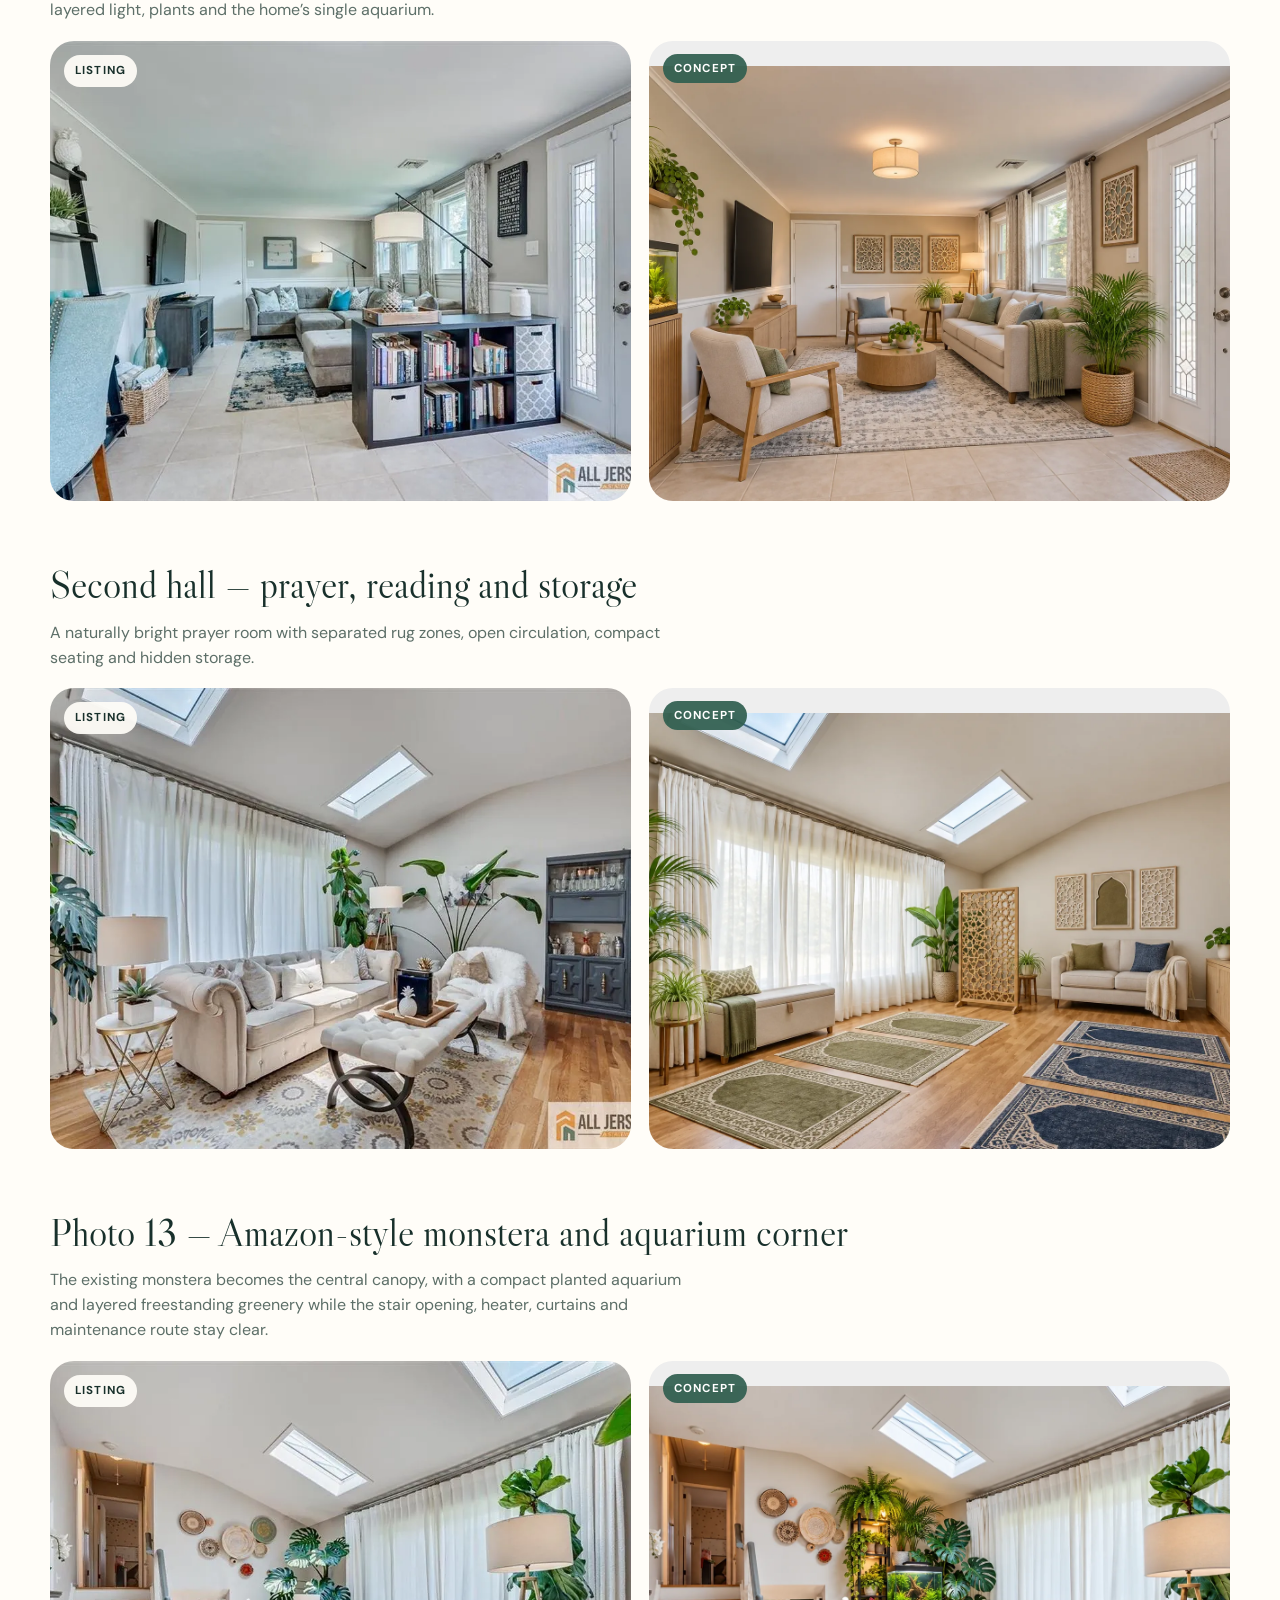
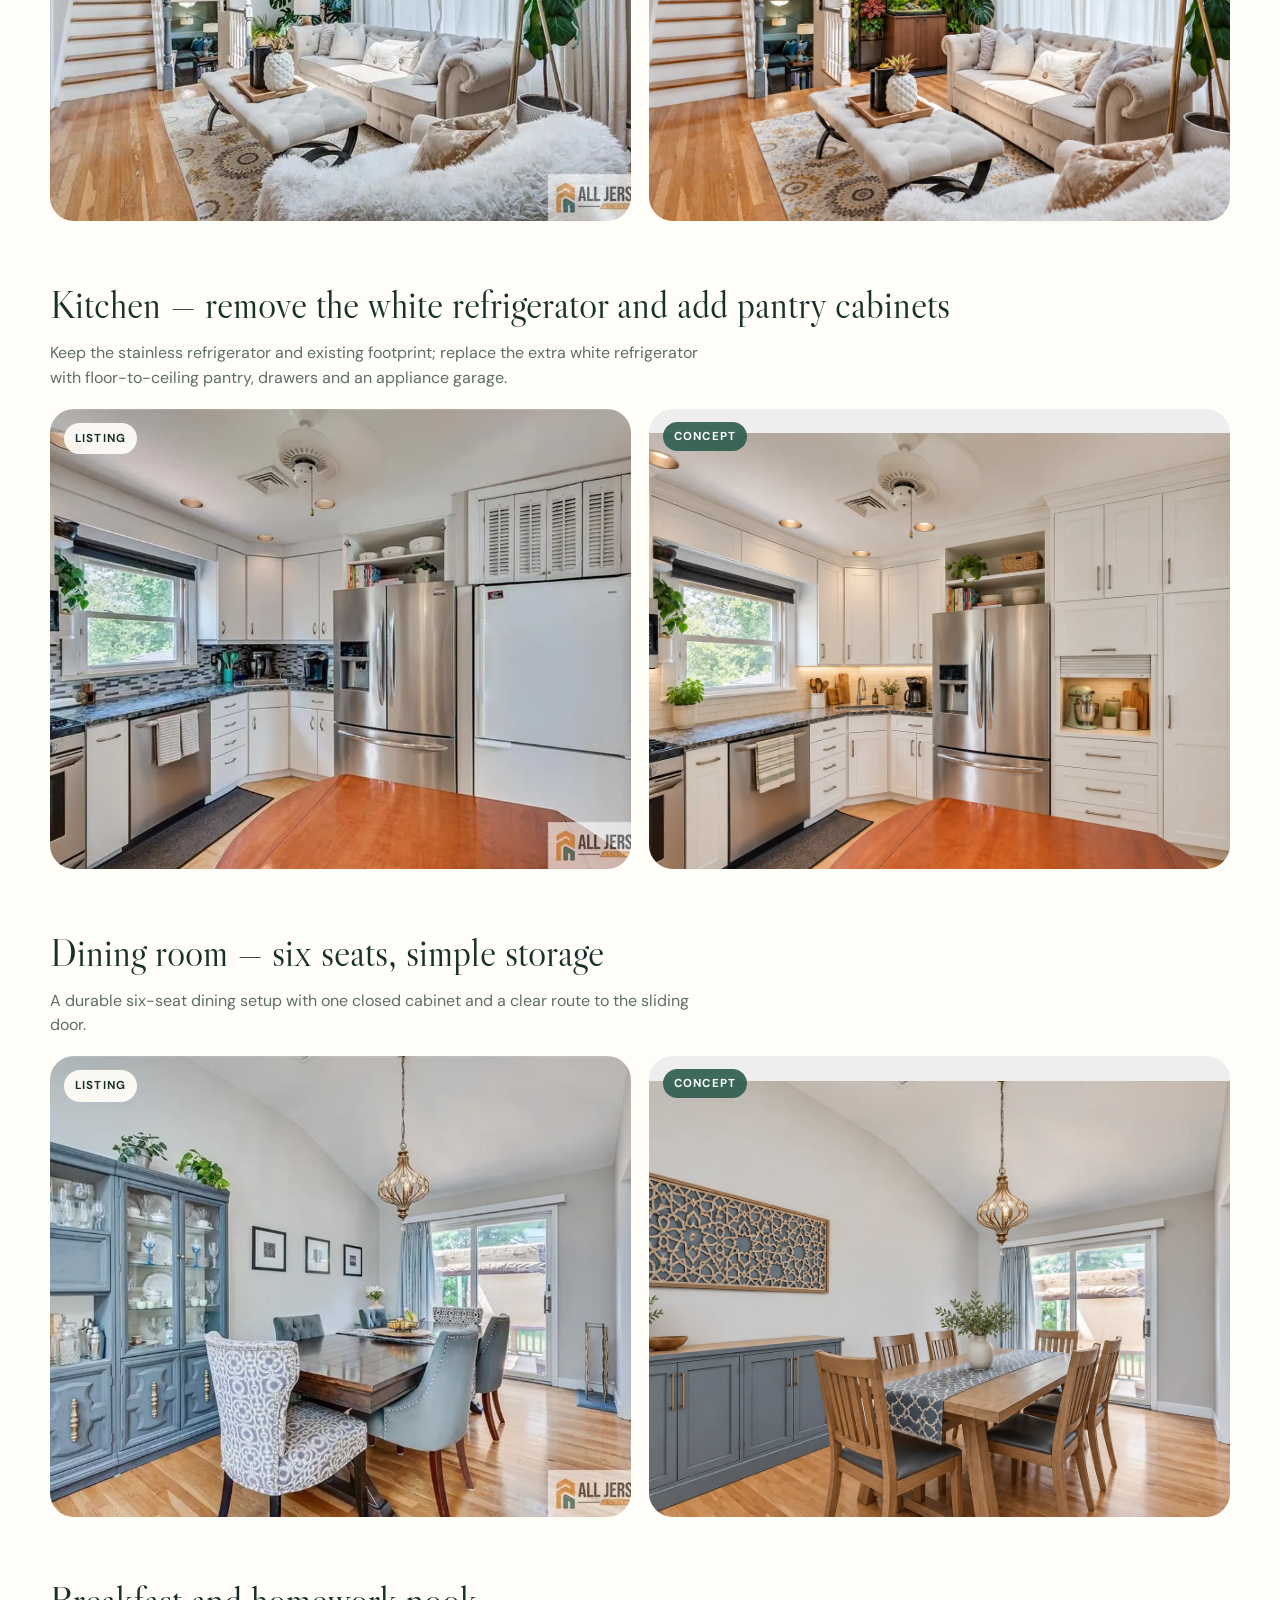
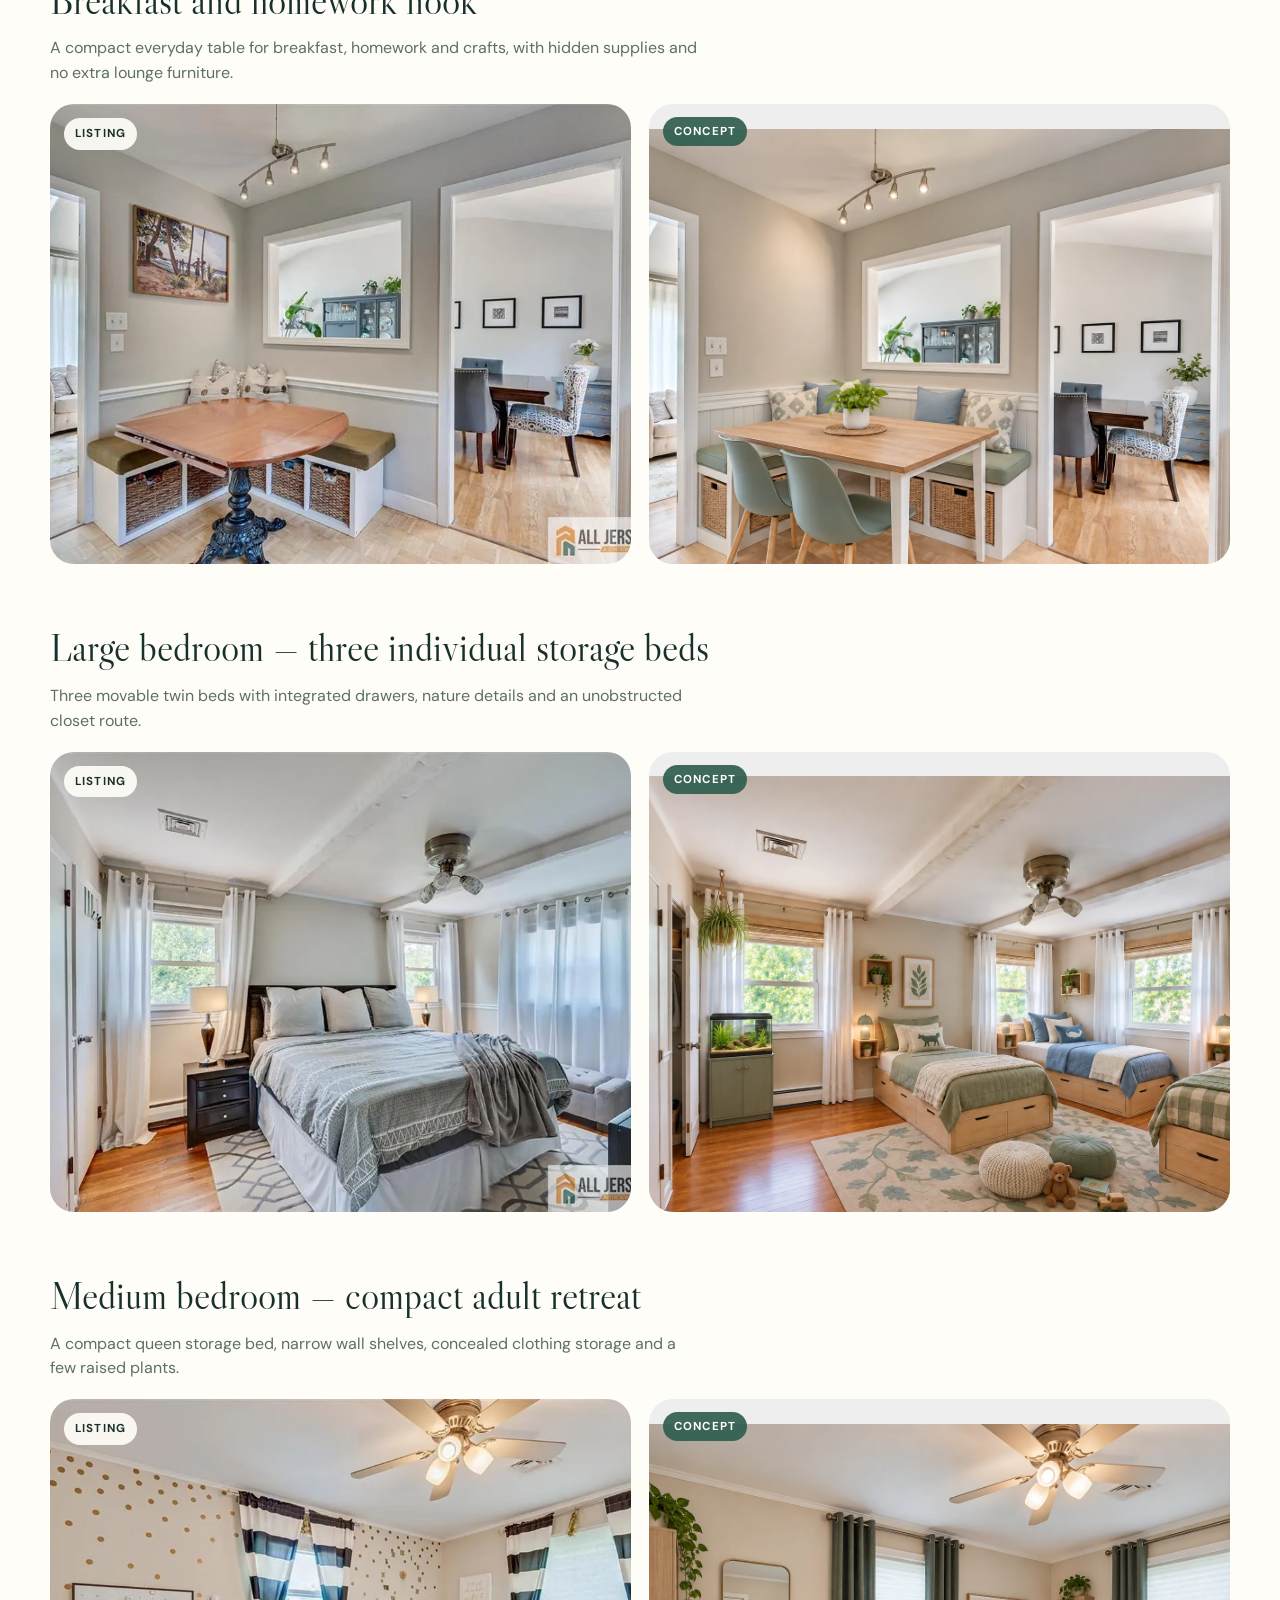
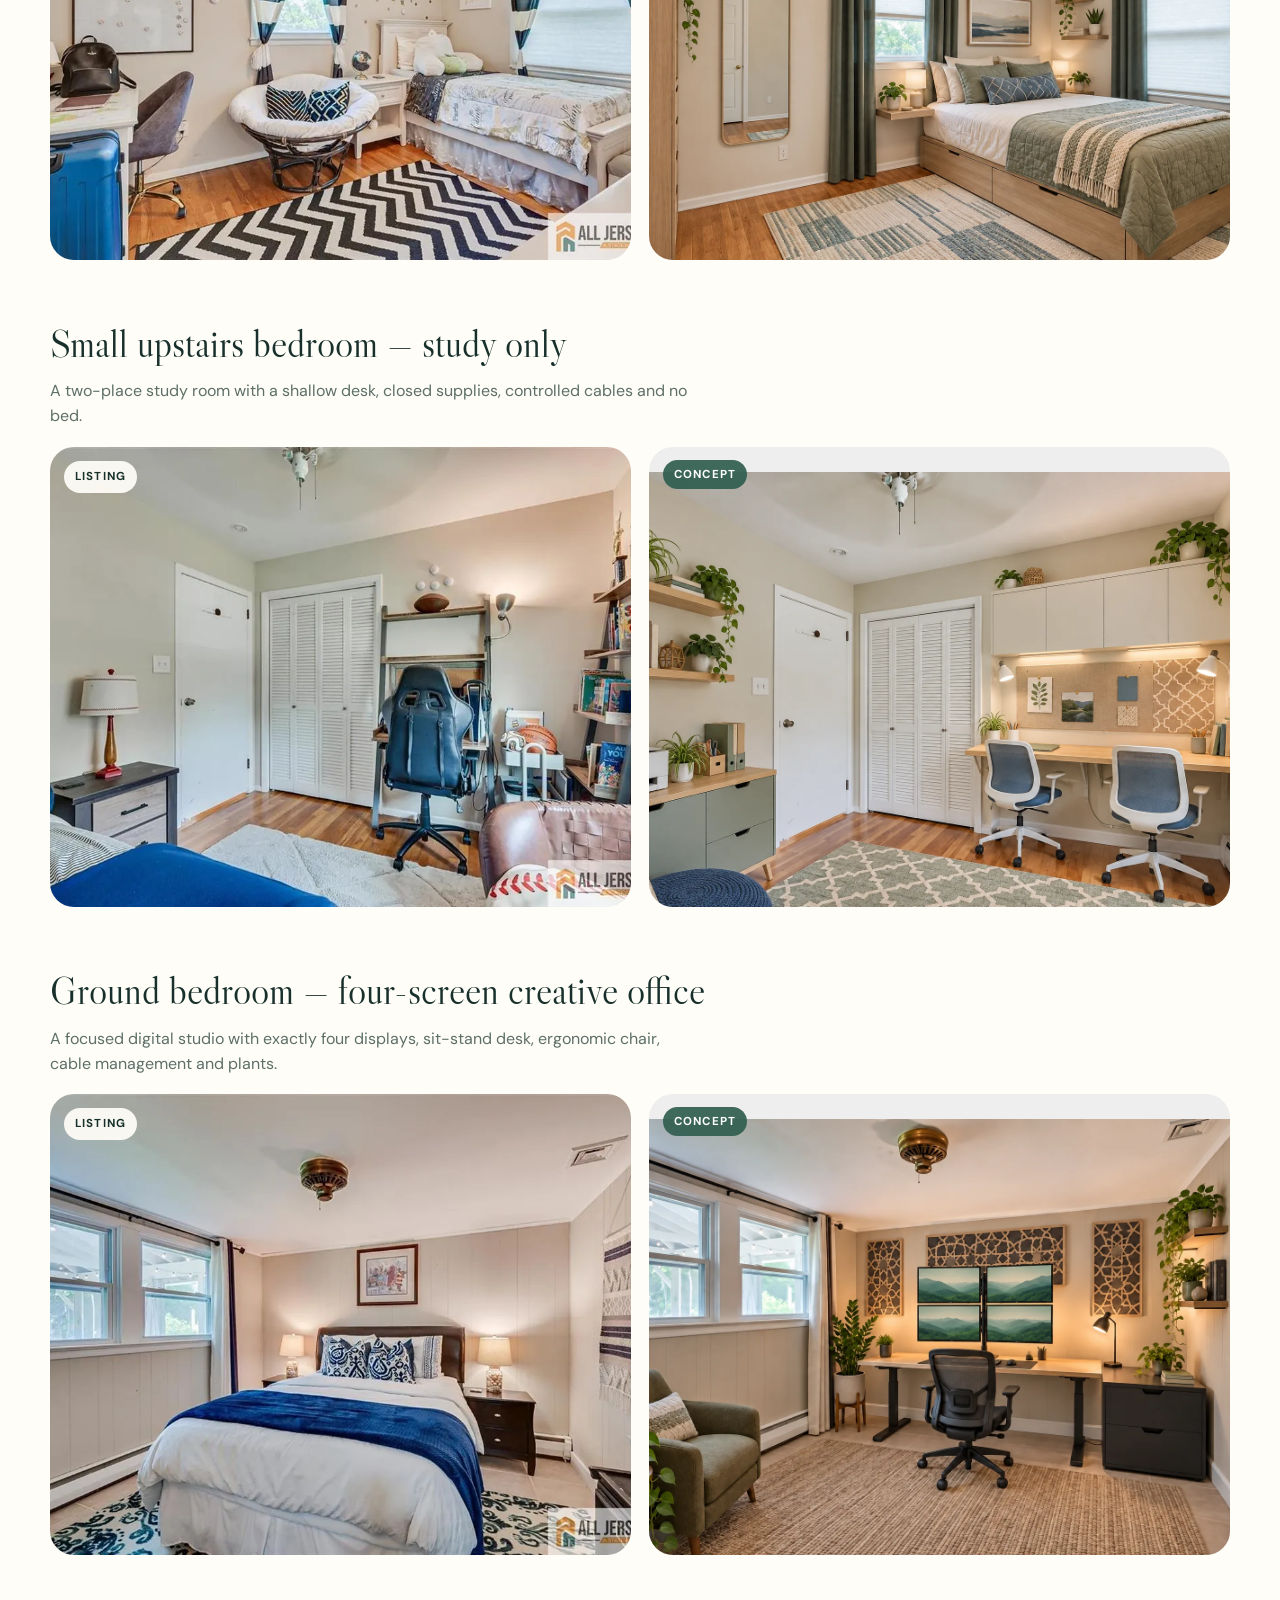
==== commit 9afa8a27: "Add owned furniture inventory and measured purchase planner" ====
--- a/index.html
+++ b/index.html
@@ -3,12 +3,13 @@
 <head>
   <meta charset="utf-8">
   <meta name="viewport" content="width=device-width, initial-scale=1">
-  <meta name="description" content="Original listing photos and family home design concepts for 2700 Dover Street.">
+  <meta name="description" content="Dover furniture we own, room plans, measurement notes and a practical check before buying more.">
   <title>2700 Dover Street — Home Vision</title>
   <link rel="preconnect" href="https://fonts.googleapis.com">
   <link rel="preconnect" href="https://fonts.gstatic.com" crossorigin>
   <link href="https://fonts.googleapis.com/css2?family=DM+Sans:wght@400;500;600;700&family=Libre+Caslon+Display&display=swap" rel="stylesheet">
-  <link rel="stylesheet" href="styles.css">
+  <link rel="stylesheet" href="styles.css?v=20261107">
+  <link rel="stylesheet" href="furniture.css?v=20261107">
 </head>
 <body>
   <a class="skip" href="#main">Skip to content</a>
@@ -16,15 +17,15 @@
     <nav class="nav shell" aria-label="Main navigation">
       <a class="brand" href="#top"><span>2700</span> Dover</a>
       <div class="nav-links">
-        <a href="#rooms">Room ideas</a><a href="#listing">Original photos</a><a href="#variations">All variations</a><a href="#tour">Video</a>
+        <a href="#furniture">Furniture we have</a><a href="#layout">Room plan</a><a href="#buy-check">Before buying</a><a href="#variations">All variations</a><a href="#listing">Original photos</a>
       </div>
     </nav>
     <div class="hero-grid shell">
       <div class="hero-copy">
-        <p class="kicker">A family home vision</p>
-        <h1>More nature.<br>More room to live.</h1>
-        <p class="intro">A single visual guide that brings together the public listing photography and our ideas for a practical, calm, family-centered home.</p>
-        <div class="hero-actions"><a class="button" href="#rooms">Explore the plan</a><a class="text-link" href="#listing">See all 39 listing photos →</a></div>
+        <p class="kicker">Our home, one thoughtful purchase at a time</p>
+        <h1>Use what we have.<br>Buy what fits.</h1>
+        <p class="intro">Our furniture, Dover room references and measurement notes in one place. Keep the house practical, calm and close to nature—without collecting furniture we do not need.</p>
+        <div class="hero-actions"><a class="button" href="#furniture">See what we own</a><a class="text-link" href="#buy-check">Check the next find →</a></div>
       </div>
       <figure class="hero-image"><img src="assets/concepts/upper-lawn-garden-overhead.webp" alt="Illustrative aerial concept for the house and garden"><figcaption>Illustrative concept · verify survey and dimensions</figcaption></figure>
     </div>
@@ -32,10 +33,48 @@
 
   <main id="main">
     <section class="overview shell" aria-label="Overview">
-      <div><strong>39</strong><span>original listing views</span></div>
-      <div><strong>16</strong><span>coordinated room plans</span></div>
-      <div><strong>46</strong><span>visual concept variations</span></div>
-      <p>Original photos are marked <b>Listing</b>. Reimagined images are marked <b>Concept</b>, so the two are always easy to distinguish.</p>
+      <div><strong id="ownedCount">3</strong><span>confirmed purchases</span></div>
+      <div><strong id="planRoomCount">9</strong><span>room allocations</span></div>
+      <div><strong id="conceptCount">—</strong><span>saved design concepts</span></div>
+      <p><b>Have</b> means a confirmed purchase. <b>Considering</b> means an idea to review. Concept images do not prove ownership or measured fit.</p>
+    </section>
+
+    <section class="section shell" id="furniture">
+      <div class="section-heading"><div><p class="kicker">Start with the pieces we own</p><h2>Our furniture, with a plan</h2></div><p>The TV console, desk and narrow oak bookshelf are confirmed purchases. The orange sofa remains under consideration.</p></div>
+      <div class="planner-notice"><strong>One item, one job.</strong> Decide where each piece belongs before buying another. A console repurposed for the pantry cannot also be counted as the hall’s TV stand.</div>
+      <div class="inventory-filters" id="inventoryFilters" aria-label="Furniture ownership filters"></div>
+      <div class="inventory-grid" id="inventoryGrid"><p>Loading our furniture…</p></div>
+      <div class="priority-grid" id="purchasePriorities"></div>
+    </section>
+
+    <section class="section warm" id="layout"><div class="shell">
+      <div class="section-heading"><div><p class="kicker">Dover layout and your notebook</p><h2>A home for every piece</h2></div><p>This room map follows the listing views and your intended room uses. It is not a verified architectural floor plan; doors, heater runs and wall lengths still need measuring.</p></div>
+      <div class="room-allocation-grid" id="allocationGrid"></div>
+      <div class="notes-heading"><h3>Measurements we can work from</h3><p>Shopping targets, interpreted handwriting and reported measurements are labeled separately.</p></div>
+      <div class="measurement-grid" id="measurementGrid"></div>
+      <p class="planning-footnote">The hall sketch and the children’s 16 × 11 ft room are separate references. Do not transfer one room’s dimensions to another.</p>
+    </div></section>
+
+    <section class="section shell" id="buy-check">
+      <div class="section-heading"><div><p class="kicker">Before reserving a Marketplace find</p><h2>Will we use it?<br>Will it fit?</h2></div><p>Enter the actual furniture size and a usable placement zone. Check its full cost, color and whether we already own something that does the job.</p></div>
+      <div class="check-layout">
+        <form id="furnitureCheckForm" class="check-form">
+          <label>Start with a shared piece<select id="checkPreset"><option value="">New furniture to review</option></select></label>
+          <div class="form-pair"><label>Item name<input id="checkName" maxlength="160" placeholder="e.g. oak dining table"></label><label>Furniture type<select id="checkCategory"><option value="sofa">Sofa / seating</option><option value="console">TV console</option><option value="bookcase">Bookcase</option><option value="desk">Desk</option><option value="pantry">Pantry / cabinet</option><option value="dining">Dining table</option><option value="bed">Bed</option><option value="other">Other</option></select></label></div>
+          <label>Intended room<select id="checkRoom"></select></label>
+          <fieldset><legend>Furniture outer dimensions · inches</legend><div class="form-triple"><label>Width<input id="itemWidth" type="number" min="0.1" max="1200" step="0.1" inputmode="decimal" placeholder="Width"></label><label>Depth<input id="itemDepth" type="number" min="0.1" max="1200" step="0.1" inputmode="decimal" placeholder="Max projection"></label><label>Height<input id="itemHeight" type="number" min="0.1" max="1200" step="0.1" inputmode="decimal" placeholder="Height"></label></div><p class="field-help">Include arms, crown, base and handles. For an L-shaped item, enter its outer envelope; the diagram does not model its open cutout.</p></fieldset>
+          <label>Choose a placement reference<select id="checkZone"><option value="custom">My measured usable zone</option><option value="pantry-low">Pantry bay, cupboard retained · 34 × 28½ × 66 in conservative limit</option><option value="pantry-tall">Pantry bay, only if upper cupboard is removed · height about 96 in</option><option value="hall-target">Hall sofa shopping target · 96 × 42 in, not a measured room</option><option value="closet-note">Closet note · approximately 44 × 24 × 84 in, unverified</option></select></label>
+          <fieldset><legend>Available placement zone · inches</legend><div class="form-triple"><label>Clear width<input id="zoneWidth" type="number" min="0.1" max="1200" step="0.1" inputmode="decimal"></label><label>Clear depth<input id="zoneDepth" type="number" min="0.1" max="1200" step="0.1" inputmode="decimal"></label><label>Clear height<input id="zoneHeight" type="number" min="0.1" max="1200" step="0.1" inputmode="decimal"></label></div><div class="form-pair"><label>Additional front-use space<input id="frontClearance" type="number" min="0" max="240" step="0.1" inputmode="decimal" value="0"></label><label>Additional side / installation allowance<input id="sideClearance" type="number" min="0" max="240" step="0.1" inputmode="decimal" value="0"></label></div><p class="field-help">Add any space still needed for the chair, door or drawer. Side allowance is the total extra width. If a walking route is already excluded from your measured zone, do not count it twice.</p></fieldset>
+          <div class="form-pair"><label>Finish / main color<select id="checkColor"><option value="unknown">Not sure yet</option><option value="oak">Natural oak / light wood</option><option value="white">White / ivory</option><option value="walnut">Dark wood / walnut</option><option value="russet">Orange / russet</option><option value="gray">Gray</option><option value="other">Another finish</option></select></label><label>Photo for this draft<input id="checkPhoto" type="file" accept="image/*"></label></div>
+          <fieldset><legend>Actual cost · dollars</legend><div class="form-pair"><label>Asking price<input id="askingPrice" type="number" min="0" max="100000" step="0.01" inputmode="decimal" placeholder="0 if free"></label><label>Your total budget ceiling<input id="budgetLimit" type="number" min="0" max="100000" step="0.01" inputmode="decimal" placeholder="Including extras"></label><label>Delivery / collection / tax<input id="deliveryCost" type="number" min="0" max="100000" step="0.01" inputmode="decimal" value="0"></label><label>Repair / missing parts<input id="repairCost" type="number" min="0" max="100000" step="0.01" inputmode="decimal" value="0"></label></div></fieldset>
+          <div class="check-options"><label><input id="alreadyOwned" type="checkbox"> We already own this item.</label><label><input id="measurementsConfirmed" type="checkbox"> I measured this usable zone; it is not just a notebook target.</label><label><input id="layoutChecked" type="checkbox"> Door / drawer operation, delivery route, heaters and condition have been checked.</label><label><input id="newNeedConfirmed" type="checkbox"> This fills a need our existing furniture does not cover.</label></div>
+          <div class="check-actions"><button class="button" type="submit">Review this piece</button><button class="secondary-button" type="button" id="clearCheck">Clear draft</button></div>
+          <p class="field-help">This draft and optional photo stay on this device. They are not uploaded to the public site. Share the photo and exported review in chat to update the common plan.</p>
+        </form>
+        <aside class="check-result" aria-live="polite"><p class="kicker">Your decision helper</p><h3 id="checkVerdict">Start with a real measurement.</h3><div id="checkMessages"><p>Dimensions can rule an item out. Passing a simple size check does not confirm that a room layout, doorway turn or heater clearance works.</p></div><div id="footprint" class="footprint"></div><img id="draftPhoto" alt="Your furniture draft photo" hidden><div class="check-actions"><button type="button" class="secondary-button" id="copyReview">Copy review for chat</button><button type="button" class="secondary-button" id="downloadReview">Save review</button></div><p id="draftStatus" class="field-help" role="status"></p></aside>
+      </div>
+      <div class="palette"><strong>Our simple palette</strong><span><i style="background:#bc8652"></i>Honey oak</span><span><i style="background:#f3ede1"></i>Warm ivory</span><span><i style="background:#8b9b7b"></i>Muted sage</span><span><i style="background:#bc6337"></i>Russet accent</span><p>Keep sound wood finishes. Coordinate with textiles before paying to repaint every piece.</p></div>
+      <details class="source-details"><summary>Sources and how to use this guide</summary><div id="furnitureSources"></div><p>Photographs show the furniture and room references. Generated pictures illustrate ideas. Clearance guidance is a planning starting point, not a code requirement or proof of fit. A measured whole-house floor plan was not available in the accessible listing assets.</p></details>
     </section>
 
     <section class="section shell" id="rooms">
@@ -53,6 +92,8 @@
 
     <section class="section shell" id="variations">
       <div class="section-heading"><div><p class="kicker">The full idea library</p><h2>Every design variation</h2></div><p>Primary designs and earlier alternatives are kept here for comparison. All are illustrative.</p></div>
+      <div class="library-tools"><a class="button" href="#furniture">Furniture we actually own</a><a class="text-link" href="#buy-check">Check a new purchase →</a><label>Find a concept<input id="conceptSearch" type="search" placeholder="office, kids, pantry, bookshelf…"></label></div>
+      <p id="conceptResultCount" class="planning-footnote" aria-live="polite"></p>
       <div class="concept-grid" id="conceptGrid"></div>
     </section>
 
@@ -69,6 +110,8 @@
 
   <dialog id="viewer"><button class="close" aria-label="Close image">×</button><img alt=""><div><span class="tag"></span><h3></h3><p></p></div></dialog>
   <footer><div class="shell"><p>2700 Dover Street home vision</p><p>Concept images are illustrative. Verify dimensions, structure, utilities, permits, plant and animal safety before work.</p></div></footer>
-  <script src="app.js" defer></script>
+  <script src="furniture-checks.js?v=20261107" defer></script>
+  <script src="furniture.js?v=20261107" defer></script>
+  <script src="app.js?v=20261107" defer></script>
 </body>
 </html>
--- a/furniture.css
+++ b/furniture.css
@@ -0,0 +1,6 @@
+.nav{height:auto;min-height:82px;gap:22px}.nav-links{gap:17px;flex-wrap:wrap;justify-content:flex-end}.nav-links a{font-size:.8rem}.hero h1{font-size:clamp(3.2rem,6.4vw,6.1rem)}.hero-grid{gap:36px}.planner-notice{background:var(--sage);border-left:4px solid var(--green);padding:17px 22px;border-radius:0 12px 12px 0;margin-bottom:22px;font-size:.94rem}.inventory-filters{display:flex;gap:8px;margin-bottom:20px;flex-wrap:wrap}.inventory-filters button,.secondary-button{border:1px solid var(--line);padding:10px 15px;background:var(--paper);border-radius:9px;color:var(--ink);font:600 .85rem "DM Sans",system-ui,sans-serif;cursor:pointer}.inventory-filters button[aria-pressed=true]{background:var(--green);color:white;border-color:var(--green)}.inventory-grid{display:grid;grid-template-columns:repeat(3,minmax(0,1fr));gap:22px}.furniture-card{border:1px solid var(--line);border-radius:18px;overflow:hidden;background:white;display:flex;flex-direction:column}.inventory-figure{margin:0;position:relative;background:#e9e6dc}.inventory-figure img{display:block;width:100%;height:260px;object-fit:cover;object-position:center 54%;cursor:zoom-in}.inventory-figure .no-photo{min-height:260px;display:grid;align-content:center;padding:30px;text-align:center;color:var(--muted);font-size:.9rem}.owned-tag{position:absolute;left:12px;top:12px;border-radius:999px;background:#e2eddf;color:#315945;font-weight:700;font-size:.7rem;padding:6px 11px;z-index:1}.owned-tag.consider{background:#fff1ce;color:#795b1e}.owned-tag.identify{background:#edf0f2;color:#53606c}.furniture-card-body{padding:21px;flex:1}.furniture-card h3,.notes-heading h3,.check-result h3{font-family:"Libre Caslon Display",Georgia,serif;font-weight:400;line-height:1.08;font-size:1.85rem;margin:0 0 12px}.furniture-card p{font-size:.87rem;color:var(--muted);margin:10px 0}.furniture-card .verdict{color:var(--ink);font-weight:600;font-size:.94rem}.furniture-card dl{margin:18px 0}.furniture-card dt{font-size:.66rem;font-weight:700;text-transform:uppercase;letter-spacing:.1em;color:var(--green);margin-top:14px}.furniture-card dd{margin:3px 0 0;font-size:.84rem;color:var(--muted)}.item-actions{display:flex;gap:13px;align-items:center;flex-wrap:wrap;margin-top:18px}.item-actions button{font:600 .8rem "DM Sans",system-ui;border:0;background:var(--green);color:white;padding:9px 12px;border-radius:8px;cursor:pointer}.item-actions a{font-size:.8rem;text-underline-offset:4px}.item-proof{font-size:.7rem;color:var(--muted);padding:0 21px 19px}.priority-grid{display:grid;grid-template-columns:repeat(4,minmax(0,1fr));gap:16px;margin-top:32px}.priority-card{padding:22px;background:var(--cream);border-radius:14px}.priority-card span{font-size:.66rem;letter-spacing:.1em;text-transform:uppercase;color:var(--green);font-weight:700}.priority-card h3{font-size:1rem;line-height:1.3;margin:9px 0}.priority-card p{color:var(--muted);font-size:.82rem;margin:0}.room-allocation-grid{display:grid;grid-template-columns:repeat(3,minmax(0,1fr));gap:20px}.allocation-card{background:var(--paper);border:1px solid var(--line);border-radius:14px;overflow:hidden}.allocation-photo{display:block;width:100%;height:170px;object-fit:cover;cursor:zoom-in}.allocation-body{padding:20px}.allocation-body .level{color:var(--green);font-size:.66rem;letter-spacing:.1em;text-transform:uppercase;font-weight:700}.allocation-body h3{font:400 1.65rem/1.1 "Libre Caslon Display",Georgia,serif;margin:6px 0 12px}.allocation-body p{font-size:.84rem;color:var(--muted);margin:10px 0}.allocation-body p b{color:var(--ink)}.allocation-card a{font-size:.78rem}.notes-heading{margin:50px 0 23px}.notes-heading h3{font-size:2.25rem}.notes-heading p{color:var(--muted);font-size:.9rem}.measurement-grid{display:grid;grid-template-columns:repeat(2,minmax(0,1fr));gap:15px}.measurement-card{border:1px solid #cbd3c6;border-radius:12px;padding:20px;background:#fffaf1}.measurement-card h4{margin:0 0 8px;font-size:.92rem}.measurement-card .dimension{font-weight:700;color:var(--ink);margin:6px 0;font-size:1rem}.measurement-card .confidence{font-size:.7rem;color:var(--green);font-weight:600}.measurement-card p:last-child{font-size:.82rem;color:var(--muted);margin-bottom:0}.planning-footnote{font-size:.8rem;color:var(--muted)}.check-layout{display:grid;grid-template-columns:1.12fr .88fr;gap:28px;align-items:start}.check-form{display:grid;gap:19px;min-width:0}.check-form label,.library-tools label{display:flex;flex-direction:column;gap:7px;font-size:.82rem;font-weight:600;color:var(--ink);min-width:0}.check-form input:not([type=checkbox]),.check-form select,.library-tools input{font:400 .93rem/1.4 "DM Sans",system-ui,sans-serif;color:var(--ink);border:1px solid #cbd3c9;border-radius:8px;padding:11px 12px;width:100%;background:white;min-width:0}.check-form input[type=file]{font-size:.75rem;padding:10px}.form-pair,.form-triple{display:grid;gap:12px}.form-pair{grid-template-columns:repeat(2,minmax(0,1fr))}.form-triple{grid-template-columns:repeat(3,minmax(0,1fr))}.check-form fieldset{border:1px solid var(--line);border-radius:12px;padding:17px;display:grid;gap:14px;margin:0;min-width:0}.check-form legend{font-size:.75rem;font-weight:700;padding:0 7px;color:var(--green)}.field-help{font-size:.74rem!important;font-weight:400!important;color:var(--muted);line-height:1.5;margin:0}.check-options{display:grid;gap:13px}.check-options label{display:flex;flex-direction:row;align-items:start;font-size:.81rem;font-weight:400;gap:9px}.check-options input{flex-shrink:0;accent-color:var(--green);margin-top:4px;width:16px;height:16px}.check-actions{display:flex;gap:10px;flex-wrap:wrap}.check-actions .button{border:0;cursor:pointer;font:600 .9rem "DM Sans",system-ui,sans-serif;border-radius:9px;padding:12px 17px}.check-result{position:sticky;top:20px;border:1px solid var(--line);background:var(--cream);padding:28px;border-radius:18px;min-width:0}.check-result h3{font-size:2.4rem}.check-result ul{padding-left:19px;margin:15px 0 20px}.check-result li{font-size:.86rem;color:var(--muted);margin:12px 0}.check-result .total{font-size:.98rem;font-weight:700;color:var(--ink)}.check-result .state-label{display:inline-block;border-radius:5px;padding:4px 9px;background:var(--sage);font-size:.74rem;font-weight:700;margin:5px 0}.check-result .state-label.outside{background:#f4ded5;color:#863d24}.check-result .state-label.hold{background:#f5e7c8;color:#7a5b1d}.check-result img{display:block;max-width:100%;max-height:240px;object-fit:contain;border-radius:9px;margin:15px 0}.check-result img[hidden]{display:none}.footprint{margin:18px 0}.footprint svg{display:block;max-width:100%;height:auto;background:#faf9f5;border-radius:8px}.footprint p{font-size:.72rem;color:var(--muted);margin:7px 0 15px}.palette{margin-top:38px;border-top:1px solid var(--line);padding-top:25px;display:flex;gap:20px;align-items:center;flex-wrap:wrap}.palette span{font-size:.8rem;display:flex;align-items:center;gap:7px}.palette i{display:inline-block;width:19px;height:19px;border-radius:50%;border:1px solid #ccc7ba}.palette p{width:100%;font-size:.82rem;color:var(--muted);margin:0}.source-details{margin-top:28px;font-size:.8rem;color:var(--muted)}.source-details summary{cursor:pointer;color:var(--green);font-weight:600}.source-details a{display:block;margin:9px 0}.library-tools{display:flex;gap:22px;align-items:center;flex-wrap:wrap;margin-bottom:20px}.library-tools label{flex:1;min-width:200px}.library-tools .button{font-size:.85rem}.library-tools .text-link{font-size:.85rem}button:focus-visible,input:focus-visible,select:focus-visible,a:focus-visible,summary:focus-visible{outline:3px solid #91ac86;outline-offset:4px}#furniture,#layout,#buy-check,#variations{scroll-margin-top:15px}.inventory-source-detail{margin-top:14px;font-size:.76rem;color:var(--muted)}.inventory-source-detail summary{cursor:pointer}.furniture-card .dimension-summary{font-size:.8rem;padding:9px 11px;background:#f3f5ee;border-radius:6px;color:var(--ink)}
+@media(max-width:1000px){.inventory-grid,.room-allocation-grid{grid-template-columns:repeat(2,minmax(0,1fr))}.priority-grid{grid-template-columns:repeat(2,minmax(0,1fr))}.nav{align-items:flex-start;padding-top:17px;padding-bottom:17px}.check-layout{gap:18px}.check-result{padding:22px}}
+@media(max-width:800px){.nav{flex-direction:column;gap:15px}.nav-links{display:flex;flex-wrap:nowrap;overflow-x:auto;max-width:100%;width:100%;justify-content:flex-start;gap:20px;padding-bottom:4px}.nav-links a{white-space:nowrap;font-size:.82rem}.check-layout{grid-template-columns:1fr}.check-result{position:static}.hero-grid{padding-bottom:48px}.hero h1{font-size:clamp(3rem,8vw,4.6rem)}.check-form select{font-size:.82rem}.measurement-grid{gap:12px}}
+@media(max-width:540px){.inventory-grid,.room-allocation-grid,.measurement-grid{grid-template-columns:1fr}.inventory-figure img{height:270px}.priority-grid{gap:10px}.priority-card{padding:16px}.form-pair{gap:10px}.form-triple{gap:8px}.check-form fieldset{padding:13px}.check-form input:not([type=checkbox]),.check-form select{padding:10px 8px;font-size:16px}.check-form label{font-size:.73rem}.check-result{padding:20px}.check-result h3{font-size:2.1rem}.library-tools{gap:16px}.library-tools label{flex-basis:100%}.palette{gap:15px}.allocation-photo{height:190px}.planner-notice{padding:16px}.check-form fieldset .form-pair{grid-template-columns:1fr}.inventory-filters button{font-size:.78rem}.hero-grid{gap:26px}}
+
+.owned-tag.skip{background:#f2ded5;color:#873e26}
